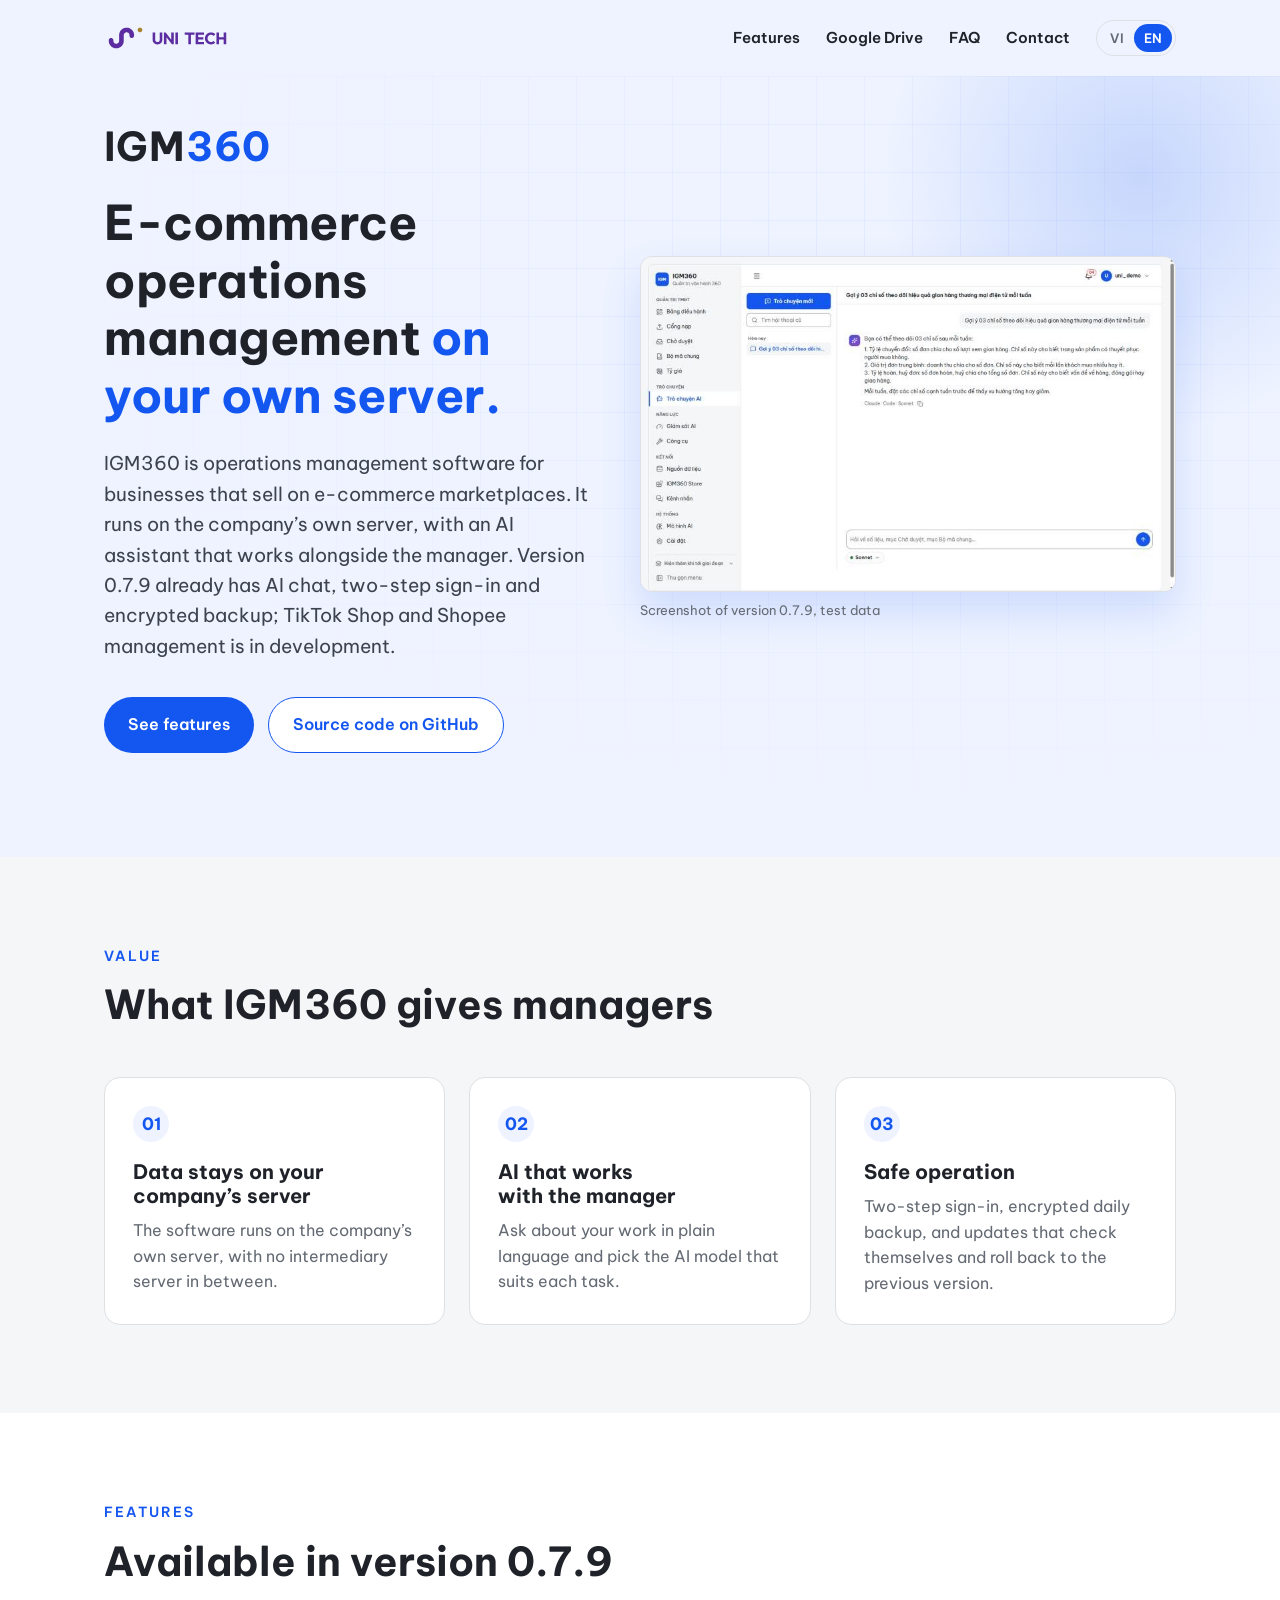
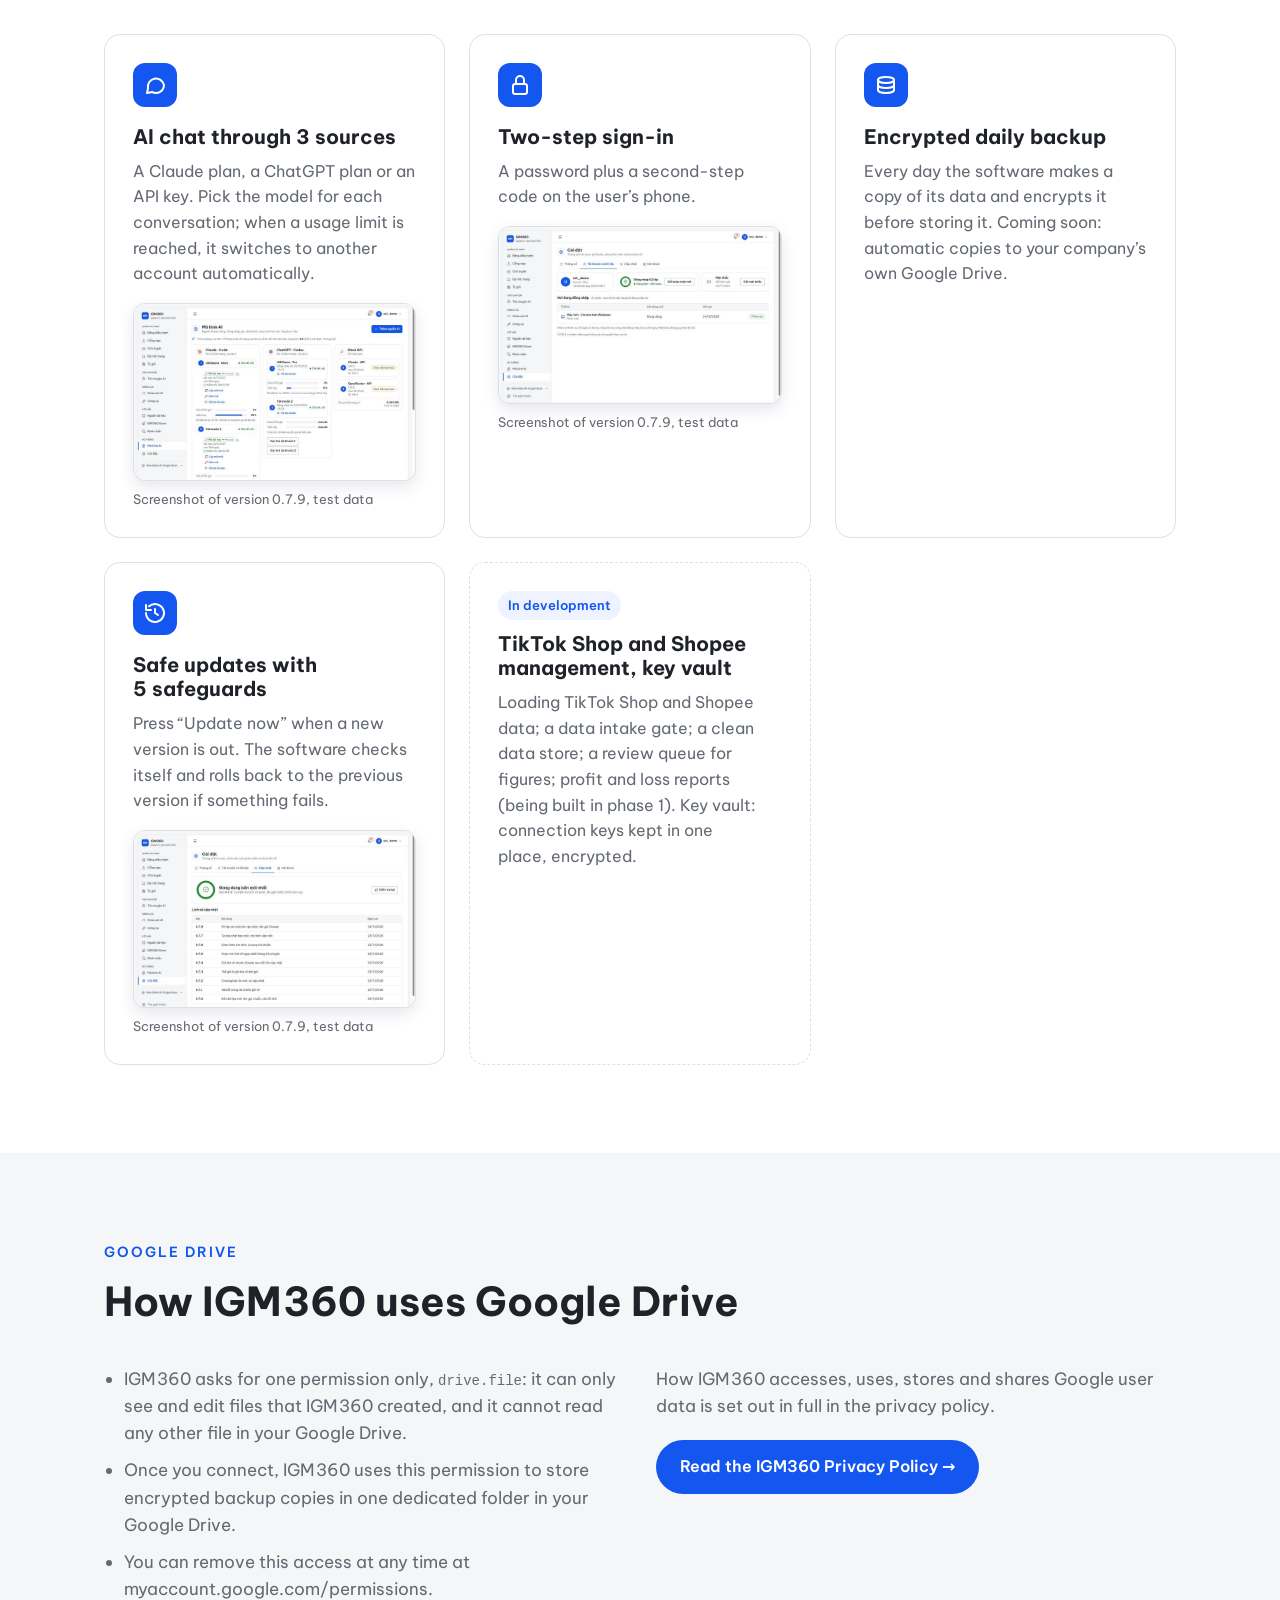
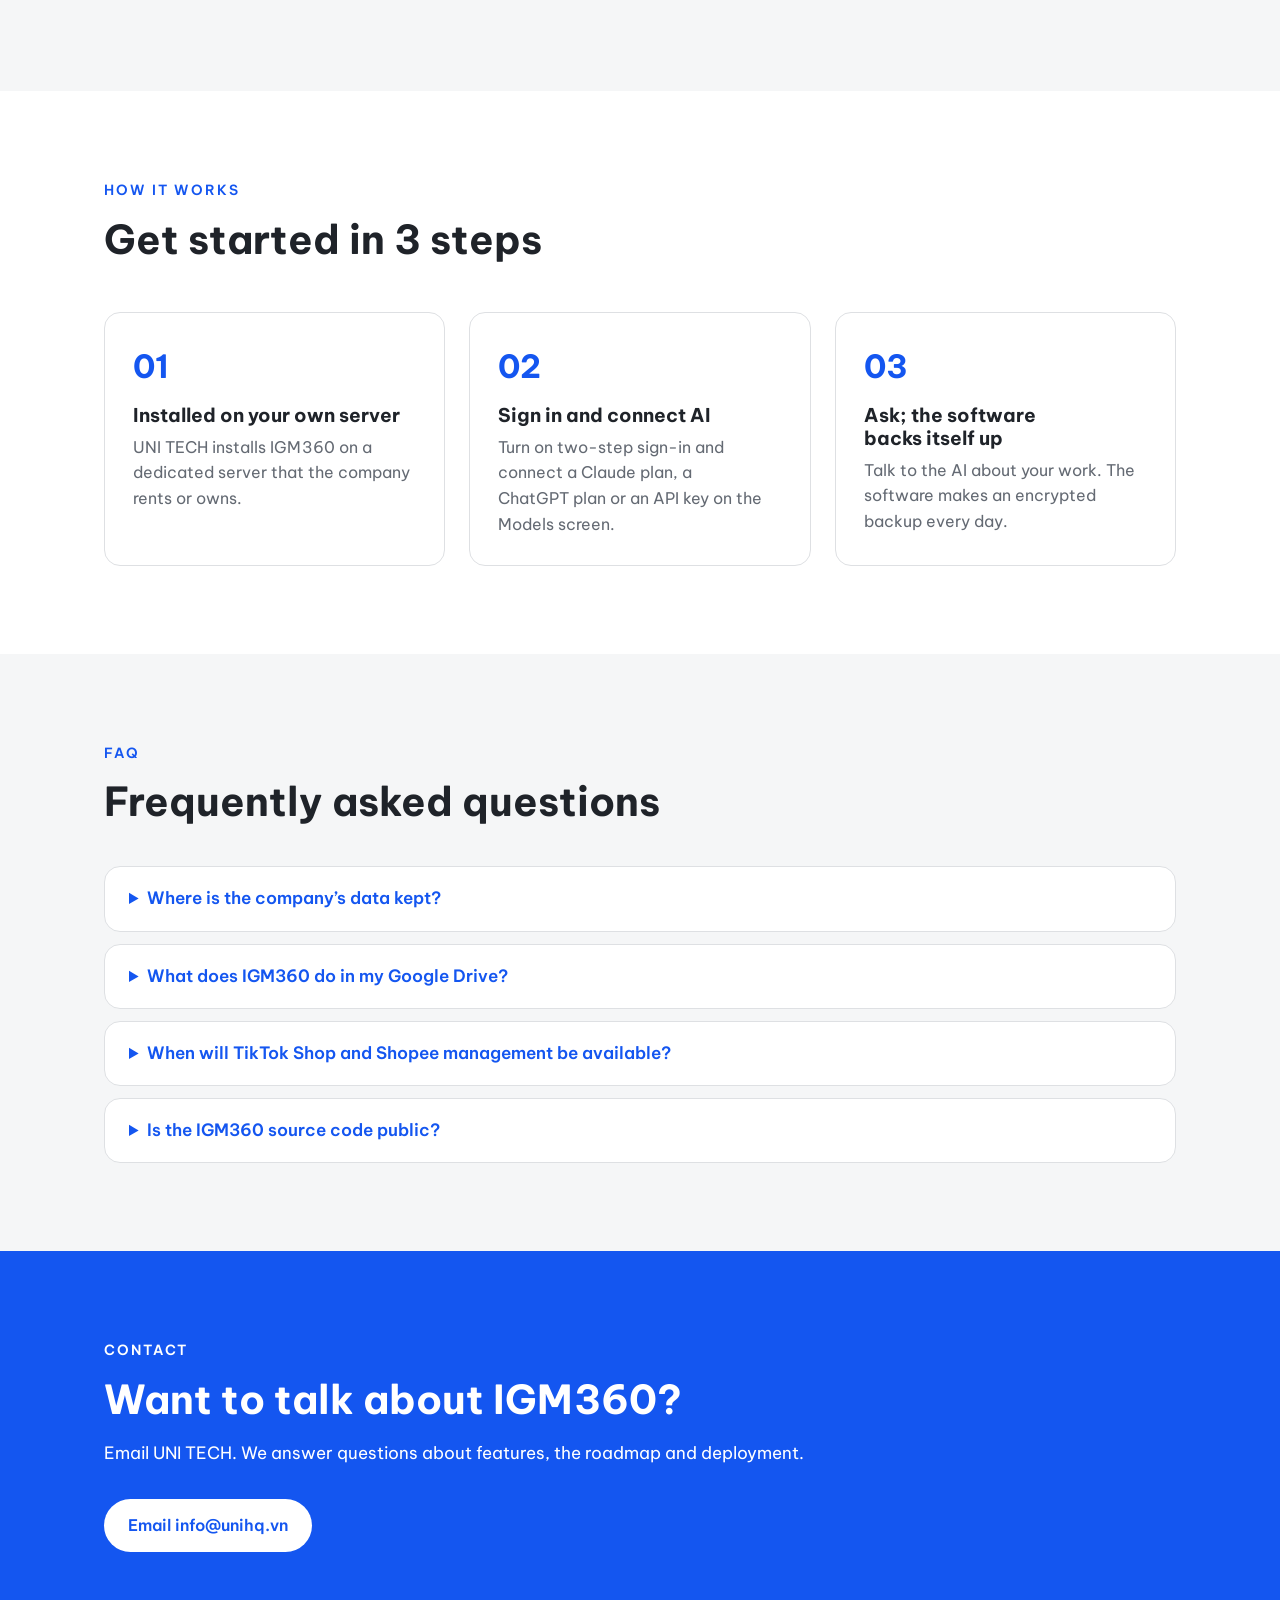
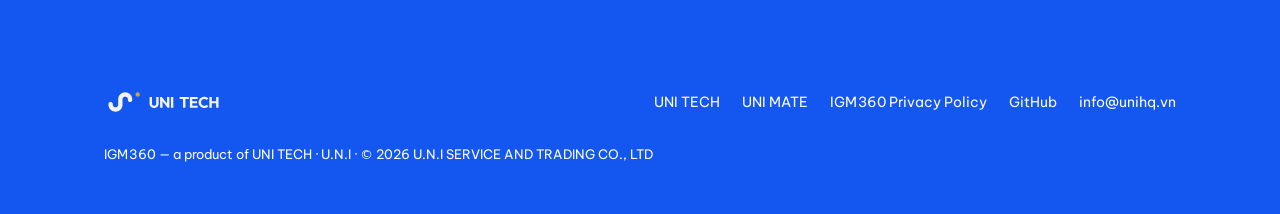
==== igm360/index.html @ b71edf63 "Trang công nghệ UNI TECH: trang chủ, trang IGM360, chính sách riêng tư IGM360 - Trang chủ UNI TECH g" ====
<!doctype html>
<html lang="vi" data-lang="vi">
<head>
<meta charset="utf-8">
<meta name="viewport" content="width=device-width, initial-scale=1">
<title>IGM360 — Phần mềm quản trị vận hành thương mại điện tử</title>
<meta name="description" content="IGM360 là phần mềm quản trị vận hành cho doanh nghiệp bán hàng trên sàn thương mại điện tử, chạy trên máy chủ riêng của doanh nghiệp, có trợ lý AI. · IGM360 is operations management software for businesses selling on e-commerce marketplaces, running on the company's own server, with an AI assistant. A product of UNI TECH · U.N.I.">
<link rel="icon" href="../assets/img/mascot.svg" type="image/svg+xml">
<link rel="preload" href="../assets/fonts/UNISans-Bold.woff2" as="font" type="font/woff2" crossorigin>
<link rel="stylesheet" href="../assets/css/site.css">
<link rel="canonical" href="https://tech.unihq.vn/igm360/">
</head>
<body class="lift theme-igm">

<div class="dark">
  <header class="site-header">
    <div class="wrap">
      <a class="brand" href="/" aria-label="UNI TECH"><img src="../assets/img/uni-tech.svg" alt="UNI TECH"></a>
      <nav class="nav">
        <a href="#tinh-nang"><span lang="vi">Tính&nbsp;năng</span><span lang="en">Features</span></a>
        <a href="#google-drive">Google&nbsp;Drive</a>
        <a href="#hoi-dap"><span lang="vi">Hỏi&nbsp;đáp</span><span lang="en">FAQ</span></a>
        <a href="#lien-he"><span lang="vi">Liên&nbsp;hệ</span><span lang="en">Contact</span></a>
        <span class="lang" role="group" aria-label="Ngôn ngữ / Language">
          <button type="button" data-set-lang="vi" aria-pressed="true">VI</button>
          <button type="button" data-set-lang="en" aria-pressed="false">EN</button>
        </span>
      </nav>
    </div>
  </header>

  <!-- ① MỞ ĐẦU -->
  <section class="hero hero-fx hero-igm">
    <div class="wrap">
      <div>
        <div class="wordmark big" role="img" aria-label="IGM360">IGM<span>360</span></div>
        <h1 lang="vi">Quản&nbsp;trị vận&nbsp;hành thương&nbsp;mại điện&nbsp;tử <span class="accent">trên máy&nbsp;chủ của bạn.</span></h1>
        <h1 lang="en">E-commerce operations management <span class="accent">on your own server.</span></h1>
        <p class="lead" lang="vi">IGM360 là phần&nbsp;mềm quản&nbsp;trị vận&nbsp;hành cho doanh&nbsp;nghiệp bán hàng trên sàn thương&nbsp;mại điện&nbsp;tử. Phần&nbsp;mềm chạy trên máy&nbsp;chủ riêng của doanh&nbsp;nghiệp, có trợ&nbsp;lý AI làm&nbsp;việc cùng người quản&nbsp;trị. Bản 0.7.9 đã có trò&nbsp;chuyện AI, đăng&nbsp;nhập 02 lớp, sao&nbsp;lưu mã&nbsp;hoá; phần quản&nbsp;trị TikTok&nbsp;Shop, Shopee đang phát&nbsp;triển.</p>
        <p class="lead" lang="en">IGM360 is operations management software for businesses that sell on e-commerce marketplaces. It runs on the company’s own server, with an AI assistant that works alongside the manager. Version 0.7.9 already has AI chat, two-step sign-in and encrypted backup; TikTok&nbsp;Shop and Shopee management is in development.</p>
        <div class="actions">
          <a class="btn btn-gold" href="#tinh-nang"><span lang="vi">Xem tính&nbsp;năng</span><span lang="en">See features</span></a>
          <a class="btn btn-line" href="https://github.com/unihq/IGM360"><span lang="vi">Mã&nbsp;nguồn trên GitHub</span><span lang="en">Source code on GitHub</span></a>
        </div>
      </div>
      <figure class="screen"><a href="../assets/img/igm360/tro-chuyen-ai.jpg" title="Mở ảnh gốc / Open full-size image"><img src="../assets/img/igm360/tro-chuyen-ai.jpg" width="800" height="500" alt="Màn Trò chuyện AI của IGM360 / IGM360 AI chat screen"></a><figcaption><span lang="vi">Ảnh chụp bản 0.7.9, dữ&nbsp;liệu thử</span><span lang="en">Screenshot of version 0.7.9, test data</span></figcaption></figure>
    </div>
  </section>
</div>

<main>
  <!-- ② GIÁ TRỊ -->
  <section class="problems">
    <div class="wrap">
      <p class="eyebrow"><span lang="vi">Giá&nbsp;trị</span><span lang="en">Value</span></p>
      <h2 class="section-title" lang="vi">IGM360 mang lại gì cho người quản&nbsp;trị</h2>
      <h2 class="section-title" lang="en">What IGM360 gives managers</h2>
      <div class="grid-3">
        <article class="card">
          <span class="num">01</span>
          <h3 lang="vi">Dữ&nbsp;liệu ở máy&nbsp;chủ của doanh&nbsp;nghiệp</h3>
          <h3 lang="en">Data stays on your company’s server</h3>
          <p lang="vi">Phần&nbsp;mềm chạy trên máy&nbsp;chủ riêng của doanh&nbsp;nghiệp, không qua máy&nbsp;chủ trung&nbsp;gian.</p>
          <p lang="en">The software runs on the company’s own server, with no intermediary server in between.</p>
        </article>
        <article class="card">
          <span class="num">02</span>
          <h3 lang="vi">AI làm&nbsp;việc cùng người quản&nbsp;trị</h3>
          <h3 lang="en">AI that works with the manager</h3>
          <p lang="vi">Hỏi việc bằng lời thường, chọn mô&nbsp;hình AI phù&nbsp;hợp với từng việc.</p>
          <p lang="en">Ask about your work in plain language and pick the AI model that suits each task.</p>
        </article>
        <article class="card">
          <span class="num">03</span>
          <h3 lang="vi">Vận&nbsp;hành an&nbsp;toàn</h3>
          <h3 lang="en">Safe operation</h3>
          <p lang="vi">Đăng&nbsp;nhập 02 lớp, sao&nbsp;lưu mã&nbsp;hoá hằng&nbsp;ngày, cập&nbsp;nhật có tự kiểm và quay về bản trước.</p>
          <p lang="en">Two-step sign-in, encrypted daily backup, and updates that check themselves and roll back to the previous version.</p>
        </article>
      </div>
    </div>
  </section>

  <!-- ③ TÍNH NĂNG -->
  <section id="tinh-nang">
    <div class="wrap">
      <p class="eyebrow"><span lang="vi">Tính&nbsp;năng</span><span lang="en">Features</span></p>
      <h2 class="section-title" lang="vi">Đang có ở bản 0.7.9</h2>
      <h2 class="section-title" lang="en">Available in version 0.7.9</h2>
      <div class="grid-3">
        <article class="card feature">
          <div class="icon"><svg viewBox="0 0 24 24" fill="none" stroke="currentColor" stroke-width="2" stroke-linecap="round" stroke-linejoin="round"><path d="M21 12a8 8 0 0 1-11.6 7.1L4 20l1-4.6A8 8 0 1 1 21 12z"/></svg></div>
          <h3 lang="vi">Trò&nbsp;chuyện AI qua 03 nguồn</h3>
          <h3 lang="en">AI chat through 3 sources</h3>
          <p lang="vi">Gói Claude, gói ChatGPT hoặc khoá&nbsp;API. Chọn mô&nbsp;hình cho từng cuộc trò&nbsp;chuyện; hết hạn&nbsp;mức thì tự chuyển sang tài&nbsp;khoản khác.</p>
          <p lang="en">A Claude plan, a ChatGPT plan or an API key. Pick the model for each conversation; when a usage limit is reached, it switches to another account automatically.</p>
          <figure class="screen"><a href="../assets/img/igm360/mo-hinh-ai.jpg" title="Mở ảnh gốc / Open full-size image"><img src="../assets/img/igm360/mo-hinh-ai.jpg" width="800" height="500" loading="lazy" alt="Màn Mô hình AI / AI models screen"></a><figcaption><span lang="vi">Ảnh chụp bản 0.7.9, dữ&nbsp;liệu thử</span><span lang="en">Screenshot of version 0.7.9, test data</span></figcaption></figure>
        </article>
        <article class="card feature">
          <div class="icon"><svg viewBox="0 0 24 24" fill="none" stroke="currentColor" stroke-width="2" stroke-linecap="round" stroke-linejoin="round"><rect x="5" y="11" width="14" height="10" rx="2"/><path d="M8 11V7a4 4 0 0 1 8 0v4"/></svg></div>
          <h3 lang="vi">Đăng&nbsp;nhập 02 lớp</h3>
          <h3 lang="en">Two-step sign-in</h3>
          <p lang="vi">Mật&nbsp;khẩu cộng mã 02 lớp trên điện&nbsp;thoại của người dùng.</p>
          <p lang="en">A password plus a second-step code on the user’s phone.</p>
          <figure class="screen"><a href="../assets/img/igm360/tai-khoan-02-lop.jpg" title="Mở ảnh gốc / Open full-size image"><img src="../assets/img/igm360/tai-khoan-02-lop.jpg" width="800" height="500" loading="lazy" alt="Màn Tài khoản và 02 lớp / Account and two-step sign-in screen"></a><figcaption><span lang="vi">Ảnh chụp bản 0.7.9, dữ&nbsp;liệu thử</span><span lang="en">Screenshot of version 0.7.9, test data</span></figcaption></figure>
        </article>
        <article class="card feature">
          <div class="icon"><svg viewBox="0 0 24 24" fill="none" stroke="currentColor" stroke-width="2" stroke-linecap="round" stroke-linejoin="round"><path d="M4 7c0-1.7 3.6-3 8-3s8 1.3 8 3-3.6 3-8 3-8-1.3-8-3z"/><path d="M4 7v10c0 1.7 3.6 3 8 3s8-1.3 8-3V7"/><path d="M4 12c0 1.7 3.6 3 8 3s8-1.3 8-3"/></svg></div>
          <h3 lang="vi">Sao&nbsp;lưu mã&nbsp;hoá hằng&nbsp;ngày</h3>
          <h3 lang="en">Encrypted daily backup</h3>
          <p lang="vi">Mỗi ngày phần&nbsp;mềm tạo bản sao dữ&nbsp;liệu và mã&nbsp;hoá trước khi cất. Sắp có: tự cất bản sao lên Google&nbsp;Drive của chính doanh&nbsp;nghiệp.</p>
          <p lang="en">Every day the software makes a copy of its data and encrypts it before storing it. Coming soon: automatic copies to your company’s own Google&nbsp;Drive.</p>
        </article>
        <article class="card feature">
          <div class="icon"><svg viewBox="0 0 24 24" fill="none" stroke="currentColor" stroke-width="2" stroke-linecap="round" stroke-linejoin="round"><path d="M3 12a9 9 0 1 0 3-6.7"/><path d="M3 4v5h5"/><path d="M12 8v4l3 2"/></svg></div>
          <h3 lang="vi">Cập&nbsp;nhật an&nbsp;toàn 05 lớp</h3>
          <h3 lang="en">Safe updates with 5 safeguards</h3>
          <p lang="vi">Bấm "Cập nhật ngay" khi có bản mới. Phần&nbsp;mềm tự kiểm; có lỗi thì quay về bản trước.</p>
          <p lang="en">Press “Update now” when a new version is out. The software checks itself and rolls back to the previous version if something fails.</p>
          <figure class="screen"><a href="../assets/img/igm360/cap-nhat.jpg" title="Mở ảnh gốc / Open full-size image"><img src="../assets/img/igm360/cap-nhat.jpg" width="800" height="500" loading="lazy" alt="Màn Cập nhật / Update screen"></a><figcaption><span lang="vi">Ảnh chụp bản 0.7.9, dữ&nbsp;liệu thử</span><span lang="en">Screenshot of version 0.7.9, test data</span></figcaption></figure>
        </article>
        <article class="card feature soon">
          <span class="tag"><span lang="vi">Đang phát&nbsp;triển</span><span lang="en">In development</span></span>
          <h3 lang="vi">Quản&nbsp;trị TikTok&nbsp;Shop, Shopee và két khoá</h3>
          <h3 lang="en">TikTok&nbsp;Shop and Shopee management, key vault</h3>
          <p lang="vi">Nạp dữ&nbsp;liệu TikTok&nbsp;Shop, Shopee; cổng nạp; kho dữ&nbsp;liệu sạch; cửa chờ duyệt số; báo&nbsp;cáo lãi lỗ (đang làm ở giai&nbsp;đoạn 1). Két khoá: cất các khoá kết&nbsp;nối ở một chỗ, đã mã&nbsp;hoá.</p>
          <p lang="en">Loading TikTok&nbsp;Shop and Shopee data; a data intake gate; a clean data store; a review queue for figures; profit and loss reports (being built in phase 1). Key vault: connection keys kept in one place, encrypted.</p>
        </article>
      </div>
    </div>
  </section>

  <!-- ④ GOOGLE DRIVE (yêu cầu của Google: nêu rõ cách dùng dữ liệu, có đường tới chính sách) -->
  <section class="install" id="google-drive">
    <div class="wrap">
      <p class="eyebrow">Google&nbsp;Drive</p>
      <h2 class="section-title" lang="vi">IGM360 dùng Google&nbsp;Drive thế nào</h2>
      <h2 class="section-title" lang="en">How IGM360 uses Google&nbsp;Drive</h2>
      <div class="drive">
        <ul>
          <li><span lang="vi">IGM360 chỉ xin 01 quyền <code>drive.file</code>: chỉ thấy và sửa tệp do IGM360 tạo ra, không đọc tệp khác trên Google&nbsp;Drive của bạn.</span><span lang="en">IGM360 asks for one permission only, <code>drive.file</code>: it can only see and edit files that IGM360 created, and it cannot read any other file in your Google&nbsp;Drive.</span></li>
          <li><span lang="vi">Khi bạn kết&nbsp;nối, IGM360 dùng quyền này để cất bản sao&nbsp;lưu đã mã&nbsp;hoá vào 01 thư&nbsp;mục riêng trên Google&nbsp;Drive của bạn.</span><span lang="en">Once you connect, IGM360 uses this permission to store encrypted backup copies in one dedicated folder in your Google&nbsp;Drive.</span></li>
          <li><span lang="vi">Bạn gỡ quyền bất cứ lúc nào tại <span class="nb">myaccount.google.com/permissions</span>.</span><span lang="en">You can remove this access at any time at <span class="nb">myaccount.google.com/permissions</span>.</span></li>
        </ul>
        <div>
          <p class="section-lead" lang="vi">Cách IGM360 truy&nbsp;cập, dùng, lưu và chia&nbsp;sẻ dữ&nbsp;liệu Google được nêu đầy&nbsp;đủ trong chính&nbsp;sách riêng&nbsp;tư.</p>
          <p class="section-lead" lang="en">How IGM360 accesses, uses, stores and shares Google user data is set out in full in the privacy policy.</p>
          <a class="btn btn-tech" style="margin-top:20px" href="/igm360/privacy/"><span lang="vi">Đọc Chính&nbsp;sách riêng&nbsp;tư IGM360 →</span><span lang="en">Read the IGM360 Privacy Policy →</span></a>
        </div>
      </div>
    </div>
  </section>

  <!-- ⑤ CÁCH DÙNG -->
  <section>
    <div class="wrap">
      <p class="eyebrow"><span lang="vi">Cách dùng</span><span lang="en">How it works</span></p>
      <h2 class="section-title" lang="vi">Bắt&nbsp;đầu với 03 bước</h2>
      <h2 class="section-title" lang="en">Get started in 3 steps</h2>
      <div class="steps">
        <article class="step">
          <h3 lang="vi">Cài trên máy&nbsp;chủ riêng</h3>
          <h3 lang="en">Installed on your own server</h3>
          <p lang="vi">UNI&nbsp;TECH cài IGM360 trên máy&nbsp;chủ riêng do doanh&nbsp;nghiệp thuê hoặc sở&nbsp;hữu.</p>
          <p lang="en">UNI&nbsp;TECH installs IGM360 on a dedicated server that the company rents or owns.</p>
        </article>
        <article class="step">
          <h3 lang="vi">Đăng&nbsp;nhập và kết&nbsp;nối AI</h3>
          <h3 lang="en">Sign in and connect AI</h3>
          <p lang="vi">Bật đăng&nbsp;nhập 02 lớp, kết&nbsp;nối gói Claude, gói ChatGPT hoặc khoá&nbsp;API ở màn Model.</p>
          <p lang="en">Turn on two-step sign-in and connect a Claude plan, a ChatGPT plan or an API key on the Models screen.</p>
        </article>
        <article class="step">
          <h3 lang="vi">Hỏi việc, phần&nbsp;mềm tự sao&nbsp;lưu</h3>
          <h3 lang="en">Ask; the software backs itself up</h3>
          <p lang="vi">Trò&nbsp;chuyện với AI về công&nbsp;việc. Phần&nbsp;mềm sao&nbsp;lưu mã&nbsp;hoá mỗi ngày.</p>
          <p lang="en">Talk to the AI about your work. The software makes an encrypted backup every day.</p>
        </article>
      </div>
    </div>
  </section>

  <!-- ⑥ HỎI ĐÁP -->
  <section class="problems" id="hoi-dap">
    <div class="wrap">
      <p class="eyebrow"><span lang="vi">Hỏi&nbsp;đáp</span><span lang="en">FAQ</span></p>
      <h2 class="section-title" lang="vi">Câu hỏi thường gặp</h2>
      <h2 class="section-title" lang="en">Frequently asked questions</h2>
      <div class="faq">
        <details>
          <summary><span lang="vi">Dữ&nbsp;liệu của doanh&nbsp;nghiệp nằm ở đâu?</span><span lang="en">Where is the company’s data kept?</span></summary>
          <p lang="vi">Trên máy&nbsp;chủ riêng của doanh&nbsp;nghiệp. Bản sao&nbsp;lưu được mã&nbsp;hoá ngay trên máy&nbsp;chủ. Khi tính&nbsp;năng cất lên Google&nbsp;Drive hoàn&nbsp;thiện, bản sao đã mã&nbsp;hoá sẽ được cất trên Google&nbsp;Drive của chính doanh&nbsp;nghiệp.</p>
          <p lang="en">On the company’s own server. Backups are encrypted on the server itself. When the Google&nbsp;Drive feature is complete, the encrypted copies will be stored in the company’s own Google&nbsp;Drive.</p>
        </details>
        <details>
          <summary><span lang="vi">IGM360 làm gì trên Google&nbsp;Drive của tôi?</span><span lang="en">What does IGM360 do in my Google&nbsp;Drive?</span></summary>
          <p lang="vi">Khi bạn kết&nbsp;nối, IGM360 chỉ tạo 01 thư&nbsp;mục và cất các tệp sao&nbsp;lưu đã mã&nbsp;hoá vào đó. IGM360 không thấy tệp nào khác của bạn. Xem <a href="/igm360/privacy/">Chính&nbsp;sách riêng&nbsp;tư IGM360</a>.</p>
          <p lang="en">Once you connect, IGM360 only creates one folder and stores encrypted backup files in it. IGM360 cannot see any of your other files. See the <a href="/igm360/privacy/">IGM360 Privacy Policy</a>.</p>
        </details>
        <details>
          <summary><span lang="vi">Khi nào có phần quản&nbsp;trị TikTok&nbsp;Shop và Shopee?</span><span lang="en">When will TikTok&nbsp;Shop and Shopee management be available?</span></summary>
          <p lang="vi">Phần này đang phát&nbsp;triển ở giai&nbsp;đoạn 1. Trang này sẽ cập&nbsp;nhật khi có bản mới.</p>
          <p lang="en">It is in development in phase 1. This page will be updated when a new version is released.</p>
        </details>
        <details>
          <summary><span lang="vi">Mã&nbsp;nguồn IGM360 có công&nbsp;khai không?</span><span lang="en">Is the IGM360 source code public?</span></summary>
          <p lang="vi">Có. Mã&nbsp;nguồn ở <a href="https://github.com/unihq/IGM360">github.com/unihq/IGM360</a>, theo giấy&nbsp;phép <span class="nb">AGPL-3.0-only</span>.</p>
          <p lang="en">Yes. The source code is at <a href="https://github.com/unihq/IGM360">github.com/unihq/IGM360</a>, under the <span class="nb">AGPL-3.0-only</span> license.</p>
        </details>
      </div>
    </div>
  </section>

  <!-- ⑦ LIÊN HỆ -->
  <section class="dark cta" id="lien-he">
    <div class="wrap">
      <p class="eyebrow" style="color:var(--gold-light)"><span lang="vi">Liên&nbsp;hệ</span><span lang="en">Contact</span></p>
      <h2 class="section-title" lang="vi">Cần trao&nbsp;đổi về IGM360?</h2>
      <h2 class="section-title" lang="en">Want to talk about IGM360?</h2>
      <p class="section-lead" lang="vi">Gửi email cho UNI&nbsp;TECH. Chúng tôi trả lời về tính&nbsp;năng, lộ&nbsp;trình và cách triển&nbsp;khai.</p>
      <p class="section-lead" lang="en">Email UNI&nbsp;TECH. We answer questions about features, the roadmap and deployment.</p>
      <a class="btn btn-gold" href="mailto:info@unihq.vn?subject=IGM360"><span lang="vi">Gửi email info@unihq.vn</span><span lang="en">Email info@unihq.vn</span></a>
    </div>
  </section>
</main>

<footer class="dark site-footer">
  <div class="wrap">
    <img src="../assets/img/uni-tech-dark.svg" alt="UNI TECH">
    <nav>
      <a href="/">UNI&nbsp;TECH</a>
      <a href="/unimate/">UNI&nbsp;MATE</a>
      <a href="/igm360/privacy/"><span lang="vi">Chính&nbsp;sách riêng&nbsp;tư IGM360</span><span lang="en">IGM360 Privacy Policy</span></a>
      <a href="https://github.com/unihq/IGM360">GitHub</a>
      <a href="mailto:info@unihq.vn">info@unihq.vn</a>
    </nav>
    <small lang="vi">IGM360 — sản&nbsp;phẩm của UNI&nbsp;TECH · U.N.I · <span class="sym">©</span> 2026 Công&nbsp;ty TNHH Thương&nbsp;mại và Dịch&nbsp;vụ U.N.I (U.N.I SERVICE AND TRADING CO., LTD)</small>
    <small lang="en">IGM360 — a product of UNI&nbsp;TECH · U.N.I · <span class="sym">©</span> 2026 U.N.I SERVICE AND TRADING CO., LTD</small>
  </div>
</footer>

<script src="../assets/js/lang.js"></script>
</body>
</html>
---- assets/css/site.css ----
@font-face { font-family: "UNI Sans"; src: url("../fonts/UNISans-Regular.woff2") format("woff2"); font-weight: 400; font-display: swap; }
@font-face { font-family: "UNI Sans"; src: url("../fonts/UNISans-SemiBold.woff2") format("woff2"); font-weight: 600; font-display: swap; }
@font-face { font-family: "UNI Sans"; src: url("../fonts/UNISans-Bold.woff2") format("woff2"); font-weight: 700; font-display: swap; }

:root {
  --tech: #5B2DA0;          /* Tím công nghệ */
  --tech-deep: #23004E;     /* nền tối */
  --tech-soft: #F9F1FF;     /* nền sáng */
  --tech-light: #D8CBFF;    /* chữ tím trên nền tối */
  --gold: #806220;          /* vàng kim đậm trên nền sáng (đổi từ #A8832F cho đủ tương phản 4.5:1) */
  --gold-light: #C9A24B;    /* vàng kim trên nền tối */
  --paper: #FFFFFF;
  --ink: #1F2328;
  --muted: #4E4A5E;
  --line: #E6DCF5;
  --radius: 16px;
  --wrap: 1120px;
}

* { box-sizing: border-box; }
html { scroll-behavior: smooth; }
body {
  margin: 0;
  font-family: "UNI Sans", "Be Vietnam Pro", system-ui, -apple-system, "Segoe UI", Roboto, sans-serif;
  color: var(--ink);
  background: var(--paper);
  line-height: 1.6;
  font-size: 17px;
  -webkit-font-smoothing: antialiased;
}
img { max-width: 100%; display: block; }
a { color: inherit; }
h1, h2, h3 { line-height: 1.2; margin: 0; text-wrap: balance; }
p { margin: 0; text-wrap: pretty; }
.nb { white-space: nowrap; }
code { font-family: ui-monospace, "Cascadia Code", Consolas, monospace; font-size: 14px; }

html[data-lang="vi"] [lang="en"]:not(html) { display: none !important; }
html[data-lang="en"] [lang="vi"]:not(html) { display: none !important; }

.wrap { max-width: var(--wrap); margin: 0 auto; padding: 0 24px; }
section { padding: 88px 0; }
.eyebrow { font-size: 14px; font-weight: 600; letter-spacing: .14em; text-transform: uppercase; color: var(--gold); margin-bottom: 14px; }
.section-title { font-size: clamp(28px, 3.4vw, 40px); font-weight: 700; color: var(--tech-deep); margin-bottom: 16px; }
.section-lead { color: var(--muted); max-width: 700px; }

/* Phần tối: đầu trang + mở đầu */
.dark { background: var(--tech-deep); color: #EDE6FA; }
.site-header .wrap { display: flex; align-items: center; justify-content: space-between; height: 76px; gap: 16px; }
.brand img { height: 30px; width: auto; }
.nav { display: flex; align-items: center; gap: 26px; font-weight: 600; font-size: 15px; }
.nav a { text-decoration: none; color: #EDE6FA; }
.nav a:hover { color: var(--gold-light); }
.lang { display: inline-flex; border: 1px solid rgba(216, 203, 255, .35); border-radius: 999px; padding: 3px; }
.lang button { border: 0; background: none; font: inherit; font-size: 13px; font-weight: 600; padding: 4px 10px; border-radius: 999px; color: var(--tech-light); cursor: pointer; }
.lang button[aria-pressed="true"] { background: var(--gold-light); color: var(--tech-deep); }

.hero { padding: 48px 0 104px; }
.hero .wrap { display: grid; grid-template-columns: 1.3fr .7fr; gap: 48px; align-items: center; }
.hero .product { height: 46px; width: auto; margin-bottom: 28px; }
.hero h1 { font-size: clamp(38px, 5.6vw, 64px); font-weight: 700; color: #FFFFFF; letter-spacing: -.01em; }
.hero h1 .accent { color: var(--gold-light); }
.hero .lead { font-size: 19px; color: #D9D0EE; margin: 24px 0 36px; max-width: 620px; }
.hero .actions { display: flex; gap: 14px; flex-wrap: wrap; }
.mascot { width: min(320px, 100%); justify-self: center; filter: drop-shadow(0 24px 48px rgba(0, 0, 0, .35)); }

.btn { display: inline-flex; align-items: center; gap: 8px; padding: 14px 24px; border-radius: 999px; font-weight: 600; font-size: 16px; text-decoration: none; transition: transform .15s ease; }
.btn:hover { transform: translateY(-1px); }
.btn-gold { background: var(--gold-light); color: var(--tech-deep); }
.btn-line { border: 1.5px solid var(--tech-light); color: #FFFFFF; }
.btn-tech { background: var(--tech); color: #FFFFFF; }

/* Vấn đề */
.problems { background: var(--tech-soft); }
.grid-3 { display: grid; grid-template-columns: repeat(3, 1fr); gap: 24px; margin-top: 48px; }
.card { background: var(--paper); border: 1px solid var(--line); border-radius: var(--radius); padding: 28px; }
.card h3 { font-size: 20px; color: var(--tech-deep); margin-bottom: 10px; }
.card p { color: var(--muted); font-size: 16px; }
.num { display: inline-flex; width: 36px; height: 36px; border-radius: 50%; align-items: center; justify-content: center; background: var(--tech-soft); color: var(--tech); font-weight: 700; margin-bottom: 18px; }

/* Tính năng */
.feature .icon { width: 44px; height: 44px; border-radius: 12px; background: var(--tech); color: #FFFFFF; display: flex; align-items: center; justify-content: center; margin-bottom: 18px; }
.feature .icon svg { width: 24px; height: 24px; }

/* Cài đặt */
.install { background: var(--tech-soft); }
.steps { counter-reset: s; display: grid; grid-template-columns: repeat(3, 1fr); gap: 24px; margin-top: 48px; }
.step { position: relative; background: var(--paper); border: 1px solid var(--line); border-radius: var(--radius); padding: 28px; }
.step::before { counter-increment: s; content: "0" counter(s); display: block; font-size: 32px; font-weight: 700; color: var(--gold); margin-bottom: 12px; }
.step h3 { font-size: 19px; color: var(--tech-deep); margin-bottom: 8px; }
.step p { color: var(--muted); font-size: 16px; }
details { margin-top: 28px; background: var(--paper); border: 1px solid var(--line); border-radius: var(--radius); padding: 18px 24px; }
summary { cursor: pointer; font-weight: 600; color: var(--tech); }
.cmd { display: grid; gap: 14px; margin-top: 16px; }
.cmd div { display: grid; gap: 6px; }
.cmd strong { font-size: 14px; color: var(--tech-deep); }
.cmd code { display: block; background: var(--tech-deep); color: #EDE6FA; padding: 12px 14px; border-radius: 10px; overflow-x: auto; white-space: pre; }
.link { display: inline-block; margin-top: 24px; font-weight: 600; color: var(--tech); text-decoration: none; }
.link:hover { text-decoration: underline; }

/* Giấy phép */
.licenses { display: grid; grid-template-columns: 1fr 1fr; gap: 24px; margin-top: 48px; }
.license { border: 1px solid var(--line); border-radius: var(--radius); padding: 32px; display: flex; flex-direction: column; gap: 14px; }
.license.highlight { border: 2px solid var(--tech); }
.license h3 { font-size: 22px; color: var(--tech-deep); }
.license .tag { align-self: flex-start; font-size: 13px; font-weight: 600; padding: 5px 12px; border-radius: 999px; background: var(--tech-soft); color: var(--tech); }
.license p { color: var(--muted); font-size: 16px; flex: 1; }
.license .btn { align-self: flex-start; }

/* Chân trang */
.site-footer { padding: 48px 0; }
.site-footer .wrap { display: flex; justify-content: space-between; align-items: center; gap: 20px; flex-wrap: wrap; }
.site-footer img { height: 28px; width: auto; }
.site-footer nav { display: flex; gap: 22px; flex-wrap: wrap; font-size: 14px; }
.site-footer nav a { color: var(--tech-light); text-decoration: none; }
.site-footer nav a:hover { color: var(--gold-light); }
.site-footer small { display: block; width: 100%; font-size: 13px; color: #A99CC8; margin-top: 8px; }

@media (max-width: 900px) {
  section { padding: 64px 0; }
  .nav a { display: none; }
  .hero { padding: 24px 0 72px; }
  .hero .wrap { grid-template-columns: 1fr; }
  .mascot { width: 160px; justify-self: start; order: -1; }
  .grid-3, .steps, .licenses { grid-template-columns: 1fr; }
}
@media (max-width: 480px) {
  .wrap { padding: 0 16px; }
  body { font-size: 16px; }
  .hero .product { height: 34px; }
}

.sym { font-family: system-ui, -apple-system, "Segoe UI", Arial, sans-serif; }

/* Trang chủ UNI TECH */
.hero-home { padding: 56px 0 104px; }
.hero-home .wrap { display: block; }
.hero-home .eyebrow { color: var(--gold-light); }
.hero-home .lead { max-width: 720px; }
.products { background: var(--tech-soft); }
.grid-2 { display: grid; grid-template-columns: repeat(2, 1fr); gap: 24px; margin-top: 48px; }
.product-card { background: var(--paper); border: 1px solid var(--line); border-radius: var(--radius); padding: 32px; display: flex; flex-direction: column; gap: 16px; }
.product-card .logo { height: 36px; width: auto; align-self: flex-start; }
.wordmark { font-size: 30px; font-weight: 700; color: var(--tech-deep); letter-spacing: .01em; line-height: 36px; }
.wordmark span { color: var(--gold); }
.product-card h3 { font-size: 21px; color: var(--tech-deep); }
.points { list-style: none; padding: 0; margin: 0; display: grid; gap: 10px; color: var(--muted); font-size: 16px; }
.points li { position: relative; padding-left: 26px; }
.points li::before { content: ""; position: absolute; left: 0; top: 9px; width: 10px; height: 10px; border-radius: 50%; background: var(--tech); }
.product-card .tag { align-self: flex-start; font-size: 13px; font-weight: 600; padding: 5px 12px; border-radius: 999px; background: var(--tech-soft); color: var(--tech); }
.product-card .btn { align-self: flex-start; margin-top: auto; }
.cta { text-align: left; }
.cta .section-title { color: #FFFFFF; }
.cta .section-lead { color: #D9D0EE; margin-bottom: 32px; }
.draft-note { background: #FFF7D6; color: #3D3200; font-size: 14px; padding: 2px 6px; border-radius: 4px; }
@media (max-width: 900px) { .grid-2 { grid-template-columns: 1fr; } .hero-home { padding: 24px 0 72px; } }

/* Hiệu ứng nhẹ bằng CSS: lưới mờ + vầng sáng ở phần mở đầu */
.hero-fx { position: relative; overflow: hidden; }
.hero-fx::before { content: ""; position: absolute; inset: 0; pointer-events: none;
  background-image: linear-gradient(rgba(216,203,255,.07) 1px, transparent 1px), linear-gradient(90deg, rgba(216,203,255,.07) 1px, transparent 1px);
  background-size: 48px 48px; -webkit-mask-image: radial-gradient(ellipse at 70% 30%, #000 0%, transparent 70%); mask-image: radial-gradient(ellipse at 70% 30%, #000 0%, transparent 70%); }
.hero-fx::after { content: ""; position: absolute; width: 520px; height: 520px; right: -120px; top: -160px; border-radius: 50%; pointer-events: none;
  background: radial-gradient(circle, rgba(91,45,160,.55) 0%, transparent 70%); animation: glow 9s ease-in-out infinite alternate; }
.hero-fx .wrap { position: relative; z-index: 1; }
@keyframes glow { from { transform: translate(0, 0); opacity: .8; } to { transform: translate(-60px, 40px); opacity: 1; } }
.lift .card, .lift .product-card { transition: transform .2s ease, box-shadow .2s ease; }
.lift .card:hover, .lift .product-card:hover { transform: translateY(-3px); box-shadow: 0 12px 28px rgba(35,0,78,.10); }
@media (prefers-reduced-motion: reduce) { .hero-fx::after { animation: none; } .lift .card, .lift .product-card { transition: none; } }

/* Trang IGM360 */
.dark .wordmark { color: #FFFFFF; }
.dark .wordmark span { color: var(--gold-light); }
.wordmark.big { font-size: 40px; line-height: 46px; margin-bottom: 24px; }
.shot { border: 2px dashed var(--tech-light); border-radius: var(--radius); background: rgba(216,203,255,.08); min-height: 260px; display: flex; align-items: center; justify-content: center; text-align: center; padding: 24px; color: #D9D0EE; font-size: 15px; }
.shot.light { border-color: #B9A6E6; background: var(--paper); color: var(--muted); min-height: 160px; margin-top: 16px; }
.soon { border-style: dashed; }
.soon .tag { align-self: flex-start; }
.card .tag { display: inline-block; font-size: 13px; font-weight: 600; padding: 4px 10px; border-radius: 999px; background: var(--tech-soft); color: var(--tech); margin-bottom: 12px; }
.drive { display: grid; grid-template-columns: 1fr 1fr; gap: 32px; align-items: start; margin-top: 40px; }
.drive ul { margin: 0; padding-left: 20px; color: var(--muted); display: grid; gap: 10px; }
.faq { margin-top: 40px; display: grid; gap: 12px; }
.faq details { margin-top: 0; }
.faq details p { margin-top: 10px; color: var(--muted); font-size: 16px; }
.compare { width: 100%; border-collapse: collapse; margin-top: 32px; font-size: 16px; }
.compare th, .compare td { text-align: left; padding: 12px 14px; border-bottom: 1px solid var(--line); vertical-align: top; }
.compare th { color: var(--tech-deep); }
@media (max-width: 900px) { .drive { grid-template-columns: 1fr; } }

/* Ảnh chụp giao diện IGM360 (ảnh thật bản 0.7.9, dữ liệu thử) */
.screen { margin: 0; }
.screen img { width: 100%; height: auto; border-radius: 12px; border: 1px solid var(--line); box-shadow: 0 16px 36px rgba(35,0,78,.18); background: var(--paper); }
.screen figcaption { font-size: 13px; color: var(--muted); margin-top: 8px; }
.dark .screen img { border-color: rgba(216,203,255,.35); box-shadow: 0 24px 48px rgba(0,0,0,.35); }
.dark .screen figcaption { color: #D9D0EE; }
.card .screen { margin-top: 16px; }
.card .screen img { box-shadow: 0 6px 16px rgba(35,0,78,.10); }

.hero-igm .wrap { grid-template-columns: 1fr 1.1fr; }
@media (max-width: 900px) { .hero-igm .wrap { grid-template-columns: 1fr; } }
.hero-igm h1 { font-size: clamp(32px, 4vw, 48px); }

/* Trang chính sách riêng tư */
.policy-head { padding: 40px 0 64px; }
.policy-head h1 { font-size: clamp(30px, 4vw, 44px); color: #FFFFFF; margin-top: 16px; }
.policy-head .lead { color: #D9D0EE; margin-top: 12px; }
.policy { padding: 56px 0 80px; }
.policy .wrap { max-width: 820px; }
.policy h2 { font-size: 22px; color: var(--tech-deep); margin: 36px 0 12px; }
.policy p, .policy li { color: var(--ink); font-size: 17px; }
.policy p + p { margin-top: 10px; }
.policy ul, .policy ol { padding-left: 22px; display: grid; gap: 8px; margin: 10px 0 0; }
.policy a { color: var(--tech); }
.policy code { background: var(--tech-soft); padding: 1px 6px; border-radius: 6px; word-break: break-all; }
.policy .note { margin-top: 40px; padding-top: 16px; border-top: 1px solid var(--line); color: var(--muted); font-size: 15px; }
.screen a { display: block; cursor: zoom-in; }

/* ===== Bảng màu riêng từng trang sản phẩm (trang chủ giữ nhận diện UNI TECH) ===== */

/* IGM360 – theo bảng màu giao diện phần mềm IGM360. 04 màu nền: #FFFFFF · #F5F6F7 · #EEF3FF · #1456F0 */
.theme-igm {
  --tech: #1456F0;        /* xanh chính */
  --tech-deep: #1456F0;   /* nền khối liên hệ, chân trang */
  --tech-soft: #F5F6F7;   /* nền xám */
  --tech-light: #FFFFFF;
  --gold: #1456F0;        /* chữ nhỏ đầu khối */
  --gold-light: #FFFFFF;
  --ink: #1F2329;         /* chữ */
  --muted: #646A73;       /* chữ phụ */
  --line: #DEE0E3;        /* đường kẻ */
}
.theme-igm > .dark:first-child { background: #EEF3FF; color: var(--ink); }
.theme-igm > .dark:first-child .nav a { color: var(--ink); }
.theme-igm > .dark:first-child .nav a:hover { color: var(--tech); }
.theme-igm > .dark:first-child .lang { border-color: var(--line); }
.theme-igm > .dark:first-child .lang button { color: var(--muted); }
.theme-igm > .dark:first-child .lang button[aria-pressed="true"] { background: var(--tech); color: #FFFFFF; }
.theme-igm .hero h1 { color: var(--ink); }
.theme-igm .hero h1 .accent { color: var(--tech); }
.theme-igm .hero .lead { color: #3D434C; }
.theme-igm .hero .btn-gold { background: var(--tech); color: #FFFFFF; }
.theme-igm .hero .btn-line { border-color: var(--tech); color: var(--tech); background: #FFFFFF; }
.theme-igm .hero-fx::before { background-image: linear-gradient(rgba(20,86,240,.06) 1px, transparent 1px), linear-gradient(90deg, rgba(20,86,240,.06) 1px, transparent 1px); }
.theme-igm .hero-fx::after { background: radial-gradient(circle, rgba(20,86,240,.18) 0%, transparent 70%); }
.theme-igm .dark .wordmark { color: var(--ink); }
.theme-igm .wordmark span, .theme-igm .dark .wordmark span { color: var(--tech); }
.theme-igm > .dark:first-child .screen img { border-color: var(--line); box-shadow: 0 20px 40px rgba(20,86,240,.15); }
.theme-igm > .dark:first-child .screen figcaption { color: var(--muted); }
.theme-igm .num { background: #EEF3FF; color: var(--tech); }
.theme-igm .card .tag { background: #EEF3FF; color: var(--tech); }
.theme-igm .cta .section-lead { color: #FFFFFF; }
.theme-igm .cta .btn-gold { background: #FFFFFF; color: var(--tech); }
.theme-igm .site-footer nav a { color: #FFFFFF; }
.theme-igm .site-footer small { color: #FFFFFF; }
.theme-igm .dark { color: #FFFFFF; }
.theme-igm .shot.light { border-color: #A9C1F7; }

/* UNI MATE – tím + cam vàng. 03 màu nền khối: #FFFFFF · #F6F1FB · #502D6F; nút cam vàng #FFB825 */
.theme-unimate {
  --tech: #642E8A;        /* tím chính */
  --tech-deep: #502D6F;   /* tím đậm */
  --tech-soft: #F6F1FB;   /* tím rất nhạt */
  --tech-light: #E6D6F5;  /* chữ tím nhạt trên nền tím đậm */
  --gold: #8A4B00;        /* chữ nhỏ đầu khối trên nền sáng (cam đậm, đủ tương phản) */
  --gold-light: #FFB825;  /* cam vàng */
  --line: #E6DCF0;
}
.theme-unimate .btn-gold { color: #3A1F52; }
.theme-unimate .lang button[aria-pressed="true"] { color: #3A1F52; }
.theme-unimate .site-footer small { color: #DCCDEB; }
.theme-igm .section-title, .theme-igm .card h3, .theme-igm .step h3 { color: var(--ink); }
.theme-igm .cta .section-title { color: #FFFFFF; }
.theme-igm .step::before { color: var(--tech); }
.theme-igm .policy-head h1 { color: var(--ink); }
.theme-igm .policy-head .lead { color: #3D434C; }
.theme-igm .policy h2 { color: var(--ink); }
.theme-igm .policy code { background: #EEF3FF; }
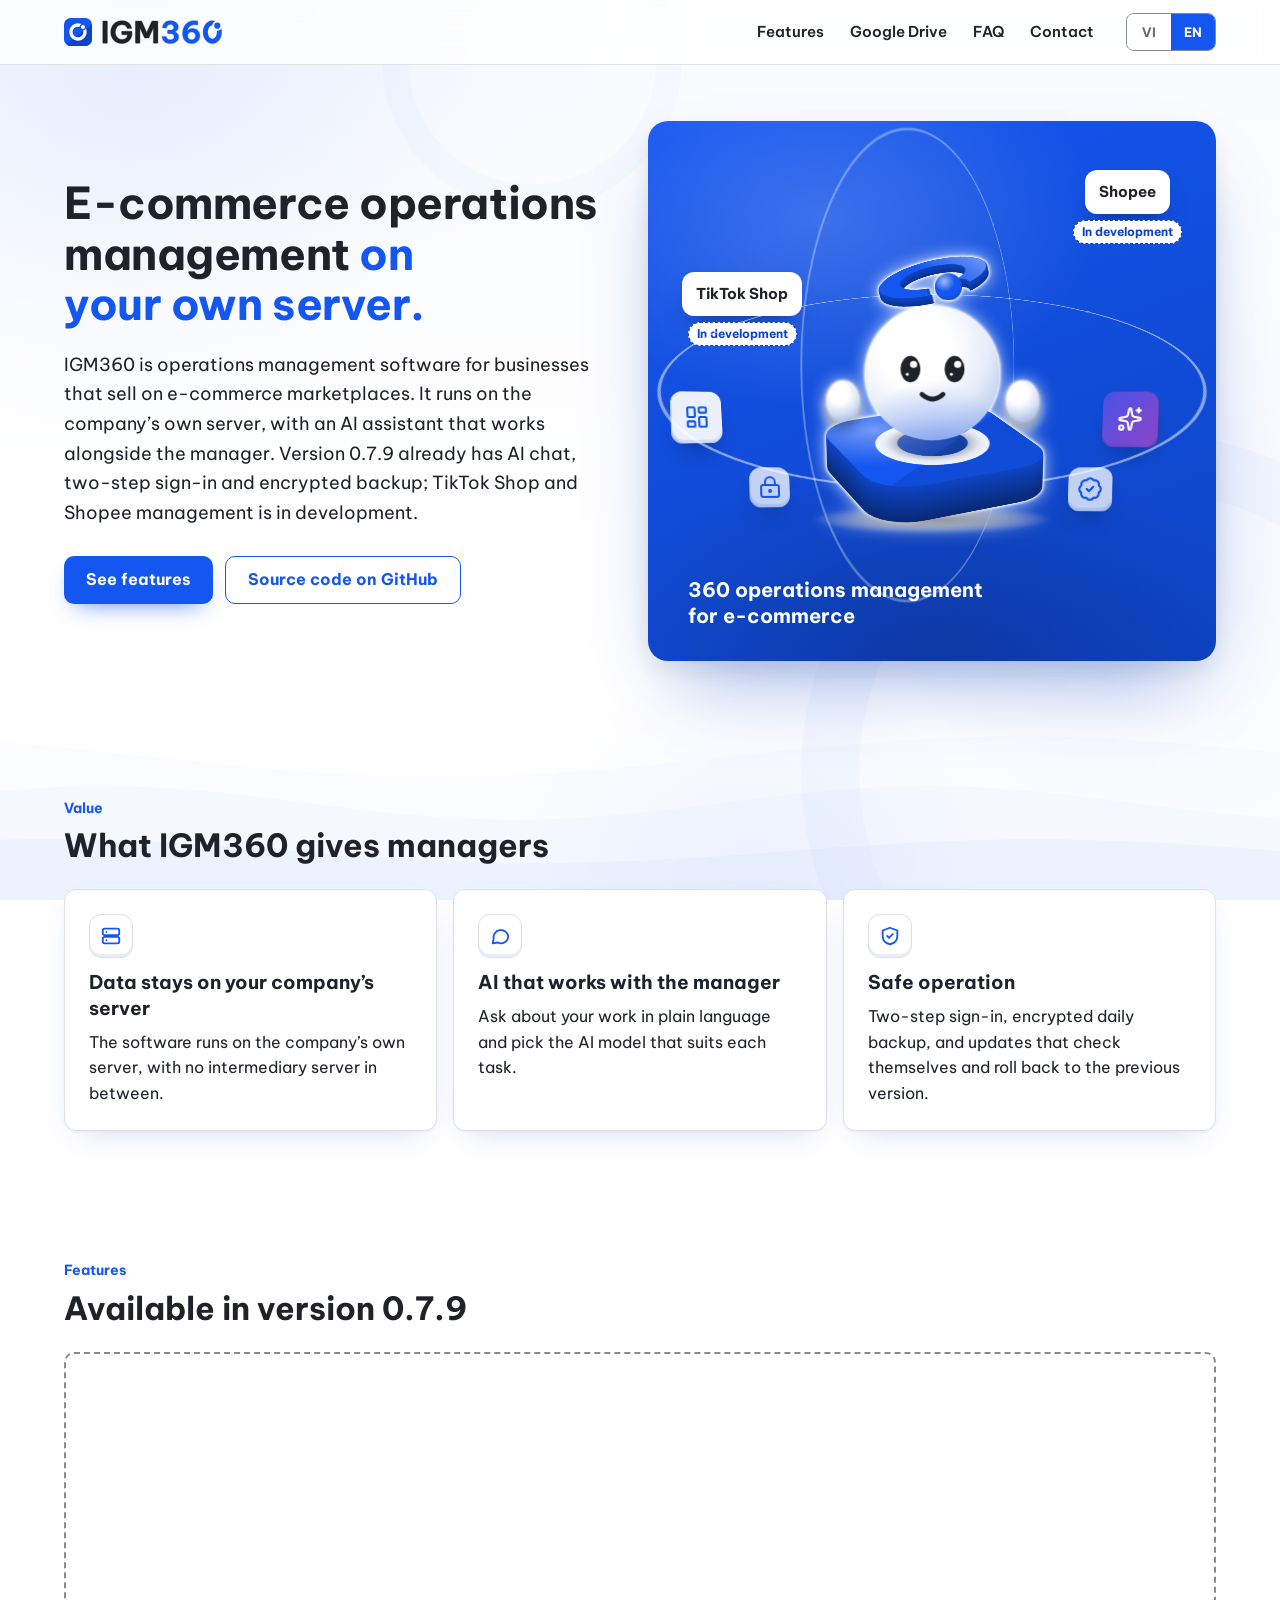
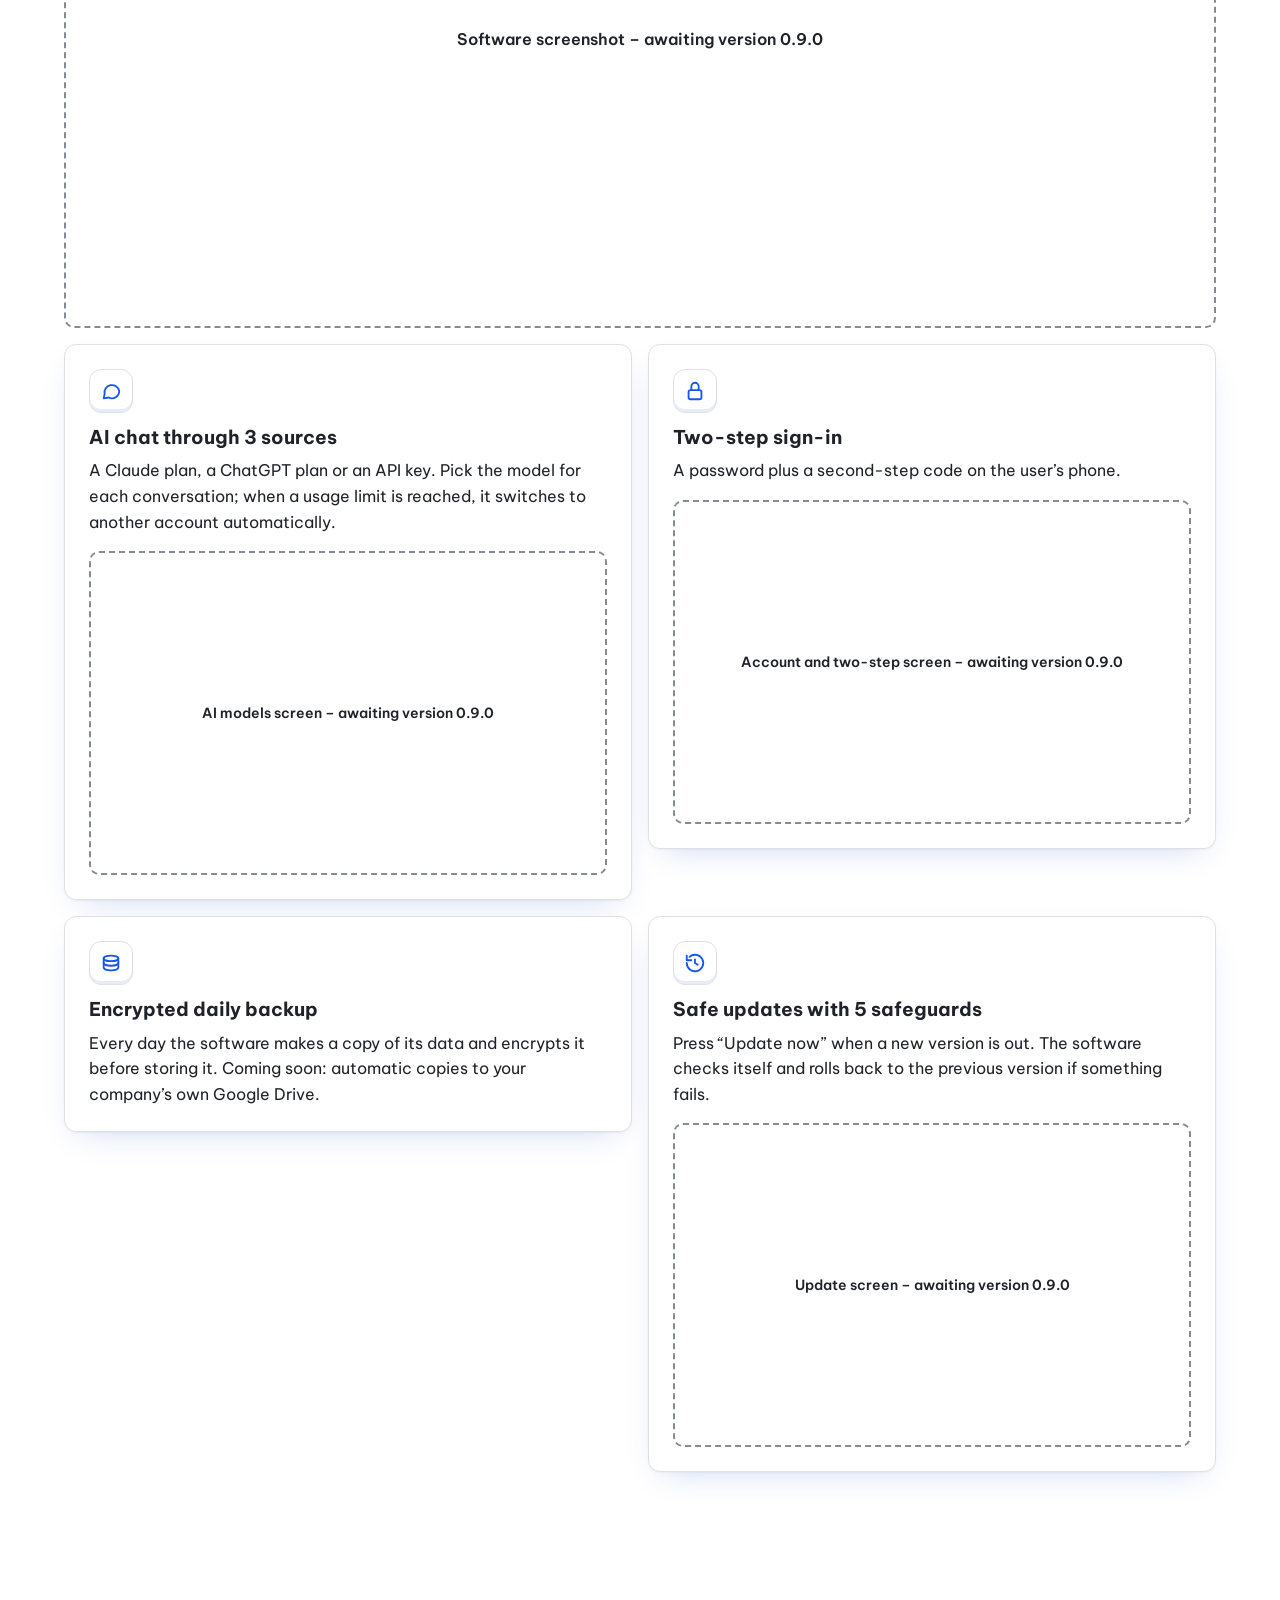
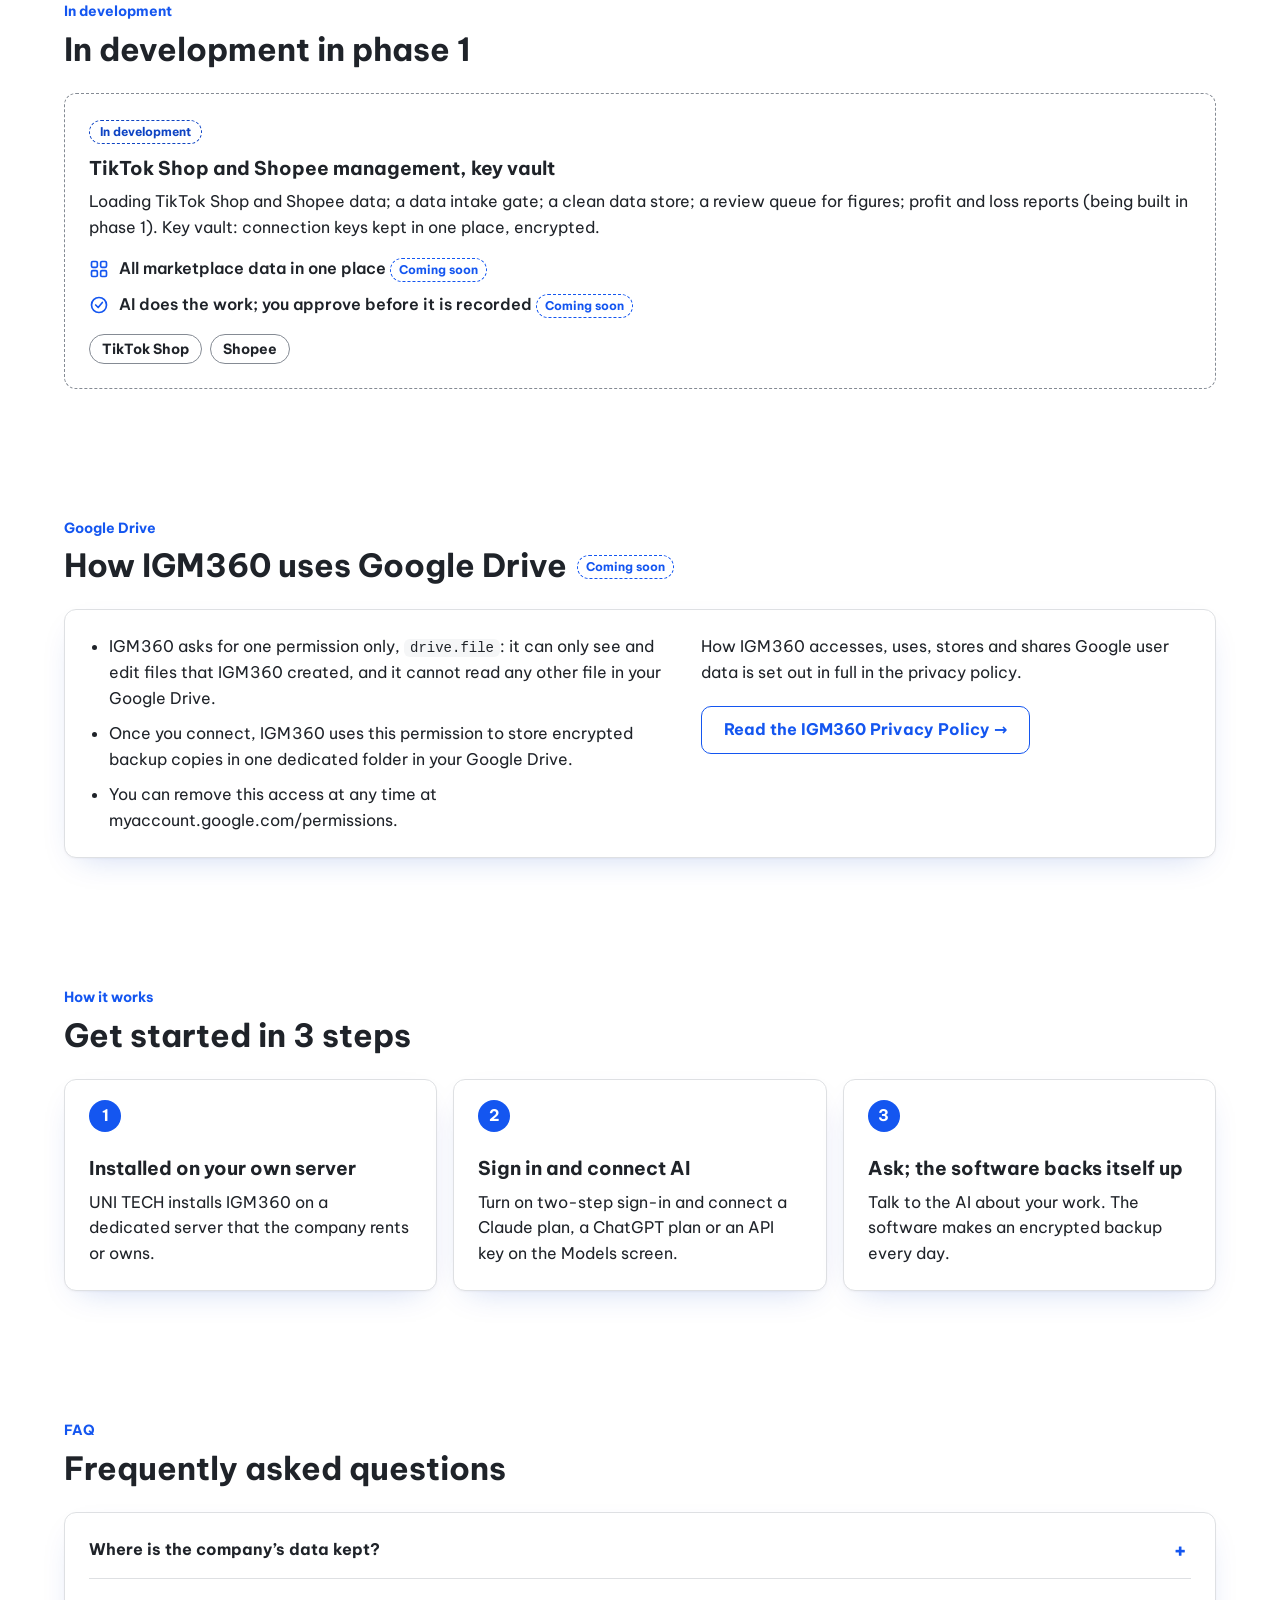
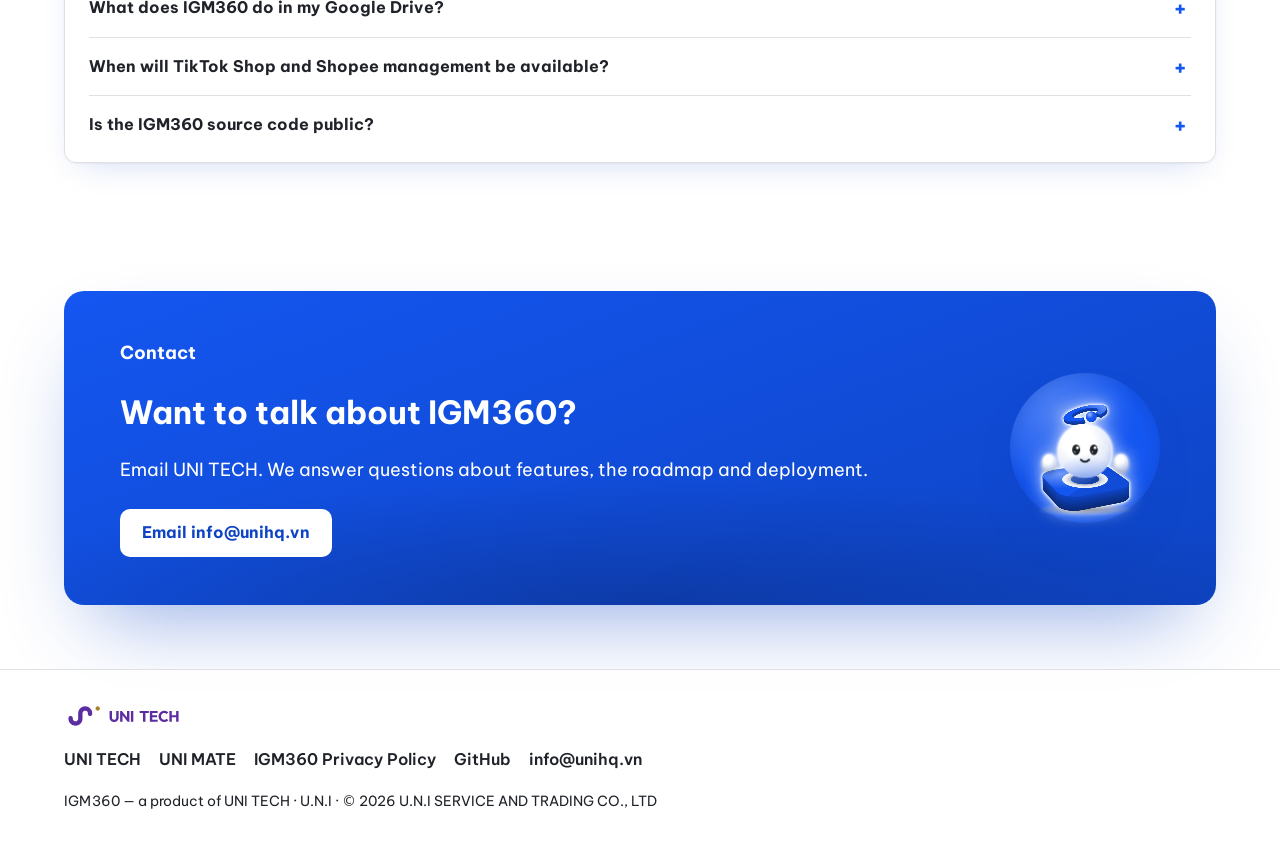
==== commit 32928650: "Trang IGM360 theo bộ nhận diện mới (hướng B) - /igm360/: thiết kế lại toàn trang: logo IGM360, linh " ====
--- a/igm360/index.html
+++ b/igm360/index.html
@@ -5,196 +5,200 @@
 <meta name="viewport" content="width=device-width, initial-scale=1">
 <title>IGM360 — Phần mềm quản trị vận hành thương mại điện tử</title>
 <meta name="description" content="IGM360 là phần mềm quản trị vận hành cho doanh nghiệp bán hàng trên sàn thương mại điện tử, chạy trên máy chủ riêng của doanh nghiệp, có trợ lý AI. · IGM360 is operations management software for businesses selling on e-commerce marketplaces, running on the company's own server, with an AI assistant. A product of UNI TECH · U.N.I.">
-<link rel="icon" href="../assets/img/mascot.svg" type="image/svg+xml">
+<link rel="icon" href="../assets/img/igm360/nhandien/favicon.ico" sizes="16x16 32x32">
+<link rel="icon" href="../assets/img/igm360/nhandien/igm360-32.png" type="image/png" sizes="32x32">
+<link rel="icon" href="../assets/img/igm360/nhandien/igm360-192.png" type="image/png" sizes="192x192">
+<link rel="apple-touch-icon" href="../assets/img/igm360/nhandien/igm360-180.png">
 <link rel="preload" href="../assets/fonts/UNISans-Bold.woff2" as="font" type="font/woff2" crossorigin>
-<link rel="stylesheet" href="../assets/css/site.css">
+<link rel="stylesheet" href="../assets/css/igm360-linhvat.css">
+<link rel="stylesheet" href="../assets/css/igm360.css">
 <link rel="canonical" href="https://tech.unihq.vn/igm360/">
 </head>
-<body class="lift theme-igm">
-
-<div class="dark">
-  <header class="site-header">
-    <div class="wrap">
-      <a class="brand" href="/" aria-label="UNI TECH"><img src="../assets/img/uni-tech.svg" alt="UNI TECH"></a>
-      <nav class="nav">
-        <a href="#tinh-nang"><span lang="vi">Tính&nbsp;năng</span><span lang="en">Features</span></a>
-        <a href="#google-drive">Google&nbsp;Drive</a>
-        <a href="#hoi-dap"><span lang="vi">Hỏi&nbsp;đáp</span><span lang="en">FAQ</span></a>
-        <a href="#lien-he"><span lang="vi">Liên&nbsp;hệ</span><span lang="en">Contact</span></a>
-        <span class="lang" role="group" aria-label="Ngôn ngữ / Language">
-          <button type="button" data-set-lang="vi" aria-pressed="true">VI</button>
-          <button type="button" data-set-lang="en" aria-pressed="false">EN</button>
-        </span>
-      </nav>
-    </div>
-  </header>
-
-  <!-- ① MỞ ĐẦU -->
-  <section class="hero hero-fx hero-igm">
-    <div class="wrap">
-      <div>
-        <div class="wordmark big" role="img" aria-label="IGM360">IGM<span>360</span></div>
-        <h1 lang="vi">Quản&nbsp;trị vận&nbsp;hành thương&nbsp;mại điện&nbsp;tử <span class="accent">trên máy&nbsp;chủ của bạn.</span></h1>
-        <h1 lang="en">E-commerce operations management <span class="accent">on your own server.</span></h1>
-        <p class="lead" lang="vi">IGM360 là phần&nbsp;mềm quản&nbsp;trị vận&nbsp;hành cho doanh&nbsp;nghiệp bán hàng trên sàn thương&nbsp;mại điện&nbsp;tử. Phần&nbsp;mềm chạy trên máy&nbsp;chủ riêng của doanh&nbsp;nghiệp, có trợ&nbsp;lý AI làm&nbsp;việc cùng người quản&nbsp;trị. Bản 0.7.9 đã có trò&nbsp;chuyện AI, đăng&nbsp;nhập 02 lớp, sao&nbsp;lưu mã&nbsp;hoá; phần quản&nbsp;trị TikTok&nbsp;Shop, Shopee đang phát&nbsp;triển.</p>
-        <p class="lead" lang="en">IGM360 is operations management software for businesses that sell on e-commerce marketplaces. It runs on the company’s own server, with an AI assistant that works alongside the manager. Version 0.7.9 already has AI chat, two-step sign-in and encrypted backup; TikTok&nbsp;Shop and Shopee management is in development.</p>
-        <div class="actions">
-          <a class="btn btn-gold" href="#tinh-nang"><span lang="vi">Xem tính&nbsp;năng</span><span lang="en">See features</span></a>
-          <a class="btn btn-line" href="https://github.com/unihq/IGM360"><span lang="vi">Mã&nbsp;nguồn trên GitHub</span><span lang="en">Source code on GitHub</span></a>
-        </div>
-      </div>
-      <figure class="screen"><a href="../assets/img/igm360/tro-chuyen-ai.jpg" title="Mở ảnh gốc / Open full-size image"><img src="../assets/img/igm360/tro-chuyen-ai.jpg" width="800" height="500" alt="Màn Trò chuyện AI của IGM360 / IGM360 AI chat screen"></a><figcaption><span lang="vi">Ảnh chụp bản 0.7.9, dữ&nbsp;liệu thử</span><span lang="en">Screenshot of version 0.7.9, test data</span></figcaption></figure>
-    </div>
-  </section>
-</div>
-
-<main>
+<body class="ig-trang">
+<div class="pn pn1" aria-hidden="true"><i class="pn-dom a"></i><i class="pn-dom b"></i><i class="pn-dom c"></i>
+<div class="pn-vong"><svg viewBox="0 0 680 680" width="680" height="680" aria-hidden="true"><path d="M622.42,150.69 L631.37,164.78 L639.63,179.3 L647.15,194.2 L653.94,209.46 L659.97,225.03 L665.23,240.87 L669.7,256.96 L673.38,273.24 L676.26,289.69 L678.32,306.26 L679.57,322.91 L680,339.6 L679.61,356.29 L678.4,372.94 L676.37,389.52 L673.54,405.97 L669.9,422.27 L665.46,438.36 L660.24,454.22 L654.25,469.8 L647.49,485.08 L640,500 L631.79,514.53 L622.87,528.64 L613.26,542.3 L603,555.47 L592.11,568.13 L580.6,580.23 L568.52,591.75 L555.89,602.67 L542.73,612.95 L529.09,622.57 L514.99,631.51 L500.47,639.75 L485.56,647.27 L470.3,654.04 L454.72,660.06 L438.87,665.31 L422.78,669.77 L406.49,673.43 L390.04,676.3 L373.47,678.35 L356.82,679.58 L340.13,680 L323.44,679.6 L306.79,678.37 L290.22,676.34 L273.77,673.49 L257.48,669.83 L241.38,665.38 L225.53,660.15 L209.95,654.14 L194.68,647.38 L179.77,639.88 L165.24,631.65 L151.13,622.72 L137.48,613.11 L124.32,602.83 L111.68,591.93 L99.58,580.42 L88.07,568.32 L77.17,555.68 L66.89,542.52 L57.28,528.87 L48.35,514.76 L40.12,500.23 L32.62,485.32 L25.86,470.05 L19.85,454.47 L14.62,438.62 L10.17,422.52 L6.51,406.23 L3.66,389.78 L1.63,373.21 L0.4,356.56 L0,339.87 L0.42,323.18 L1.65,306.53 L3.7,289.96 L6.57,273.51 L10.23,257.22 L14.69,241.13 L19.94,225.28 L25.96,209.7 L32.73,194.44 L40.25,179.53 L48.49,165.01 L57.43,150.91 L67.05,137.27 L77.33,124.11 L88.25,111.48 L99.77,99.4 L111.87,87.89 L124.53,77 L137.7,66.74 L151.36,57.13 L165.47,48.21 L180,40 L194.92,32.51 L210.2,25.75 L225.78,19.76 L241.64,14.54 L257.73,10.1 L274.03,6.46 L290.48,3.63 L307.06,1.6 L323.71,0.39 L340.4,0 L357.09,0.43 L373.74,1.68 L390.31,3.74 L406.76,6.62 L423.04,10.3 L439.13,14.77 L454.97,20.03 L470.54,26.06 L485.8,32.85 L500.7,40.37 L515.22,48.63 L529.31,57.58 L525.98,59.32 L522.75,61.24 L519.62,63.33 L516.62,65.59 L513.74,68.01 L510.99,70.58 L508.39,73.29 L505.94,76.14 L503.65,79.12 L501.52,82.22 L499.56,85.43 L497.77,88.74 L496.17,92.14 L494.75,95.62 L493.53,99.17 L492.49,102.79 L480.74,95.63 L468.66,89.06 L456.27,83.08 L443.6,77.72 L430.68,72.98 L417.55,68.87 L404.23,65.41 L390.76,62.61 L377.18,60.46 L363.5,58.98 L349.76,58.17 L336.01,58.03 L322.26,58.56 L308.55,59.76 L294.92,61.63 L281.4,64.16 L268.01,67.34 L254.8,71.18 L241.79,75.65 L229.02,80.76 L216.5,86.48 L204.29,92.8 L192.39,99.72 L180.85,107.2 L169.68,115.24 L158.92,123.82 L148.59,132.91 L138.72,142.49 L129.33,152.54 L120.44,163.04 L112.07,173.96 L104.24,185.27 L96.97,196.95 L90.29,208.98 L84.19,221.31 L78.71,233.93 L73.85,246.8 L69.62,259.89 L66.03,273.18 L63.1,286.62 L60.82,300.19 L59.22,313.85 L58.27,327.58 L58,341.33 L58.4,355.08 L59.47,368.8 L61.21,382.45 L63.62,395.99 L66.68,409.41 L70.39,422.66 L74.74,435.71 L79.72,448.53 L85.32,461.1 L91.53,473.37 L98.33,485.33 L105.71,496.95 L113.64,508.19 L122.12,519.03 L131.11,529.44 L140.6,539.4 L150.56,548.89 L160.97,557.88 L171.81,566.36 L183.05,574.29 L194.67,581.67 L206.63,588.47 L218.9,594.68 L231.47,600.28 L244.29,605.26 L257.34,609.61 L270.59,613.32 L284.01,616.38 L297.55,618.79 L311.2,620.53 L324.92,621.6 L338.67,622 L352.42,621.73 L366.15,620.78 L379.81,619.18 L393.38,616.9 L406.82,613.97 L420.11,610.38 L433.2,606.15 L446.07,601.29 L458.69,595.81 L471.02,589.71 L483.05,583.03 L494.73,575.76 L506.04,567.93 L516.96,559.56 L527.46,550.67 L537.51,541.28 L547.09,531.41 L556.18,521.08 L564.76,510.32 L572.8,499.15 L580.28,487.61 L587.2,475.71 L593.52,463.5 L599.24,450.98 L604.35,438.21 L608.82,425.2 L612.66,411.99 L615.84,398.6 L618.37,385.08 L620.24,371.45 L621.44,357.74 L621.97,343.99 L621.83,330.24 L621.02,316.5 L619.54,302.82 L617.39,289.24 L614.59,275.77 L611.13,262.45 L607.02,249.32 L602.28,236.4 L596.92,223.73 L590.94,211.34 L584.37,199.26 L577.21,187.51 L580.83,186.47 L584.38,185.25 L587.86,183.83 L591.26,182.23 L594.57,180.44 L597.78,178.48 L600.88,176.35 L603.86,174.06 L606.71,171.61 L609.42,169.01 L611.99,166.26 L614.41,163.38 L616.67,160.38 L618.76,157.25 L620.68,154.02 L622.42,150.69Z" fill="#1456F0" fill-opacity="0.07"/><circle cx="559.91" cy="120.09" r="57.42" fill="#1456F0" fill-opacity="0.07"/></svg></div><div class="pn-vong2"><svg viewBox="0 0 300 300" width="300" height="300" aria-hidden="true"><path d="M274.87,66.89 L278.8,73.12 L282.41,79.52 L285.71,86.1 L288.68,92.83 L291.32,99.7 L293.61,106.69 L295.56,113.79 L297.16,120.97 L298.41,128.22 L299.3,135.52 L299.83,142.86 L300,150.22 L299.81,157.57 L299.26,164.91 L298.35,172.21 L297.08,179.46 L295.46,186.64 L293.49,193.73 L291.17,200.71 L288.51,207.57 L285.52,214.29 L282.21,220.86 L278.57,227.26 L274.63,233.47 L270.39,239.48 L265.85,245.28 L261.04,250.85 L255.96,256.17 L250.63,261.24 L245.05,266.04 L239.25,270.56 L233.23,274.79 L227.01,278.72 L220.6,282.34 L214.03,285.65 L207.3,288.62 L200.43,291.27 L193.45,293.57 L186.35,295.53 L179.17,297.14 L171.92,298.39 L164.62,299.29 L157.28,299.82 L149.93,300 L142.57,299.82 L135.23,299.27 L127.93,298.37 L120.68,297.11 L113.5,295.49 L106.41,293.53 L99.43,291.22 L92.56,288.57 L85.84,285.58 L79.27,282.28 L72.87,278.65 L66.65,274.71 L60.63,270.47 L54.83,265.95 L49.26,261.14 L43.93,256.07 L38.86,250.74 L34.05,245.17 L29.53,239.37 L25.29,233.35 L21.35,227.13 L17.72,220.73 L14.42,214.16 L11.43,207.44 L8.78,200.57 L6.47,193.59 L4.51,186.5 L2.89,179.32 L1.63,172.07 L0.73,164.77 L0.18,157.43 L0,150.07 L0.18,142.72 L0.71,135.38 L1.61,128.08 L2.86,120.83 L4.47,113.65 L6.43,106.55 L8.73,99.57 L11.38,92.7 L14.35,85.97 L17.66,79.4 L21.28,72.99 L25.21,66.77 L29.44,60.75 L33.96,54.95 L38.76,49.37 L43.83,44.04 L49.15,38.96 L54.72,34.15 L60.52,29.61 L66.53,25.37 L72.74,21.43 L79.14,17.79 L85.71,14.48 L92.43,11.49 L99.29,8.83 L106.27,6.51 L113.36,4.54 L120.54,2.92 L127.79,1.65 L135.09,0.74 L142.43,0.19 L149.78,0 L157.14,0.17 L164.48,0.7 L171.78,1.59 L179.03,2.84 L186.21,4.44 L193.31,6.39 L200.3,8.68 L207.17,11.32 L213.9,14.29 L220.48,17.59 L226.88,21.2 L233.11,25.13 L231.62,25.91 L230.17,26.78 L228.77,27.72 L227.42,28.73 L226.13,29.82 L224.91,30.97 L223.74,32.19 L222.64,33.47 L221.62,34.81 L220.67,36.2 L219.79,37.64 L218.99,39.12 L218.28,40.65 L217.65,42.21 L217.1,43.81 L216.64,45.43 L211.47,42.31 L206.15,39.44 L200.7,36.84 L195.12,34.5 L189.44,32.44 L183.67,30.66 L177.82,29.16 L171.9,27.95 L165.93,27.03 L159.92,26.4 L153.89,26.06 L147.85,26.02 L141.81,26.27 L135.8,26.82 L129.81,27.65 L123.88,28.78 L118,30.2 L112.21,31.9 L106.5,33.88 L100.9,36.14 L95.41,38.66 L90.05,41.46 L84.83,44.5 L79.77,47.8 L74.88,51.34 L70.16,55.12 L65.64,59.12 L61.31,63.34 L57.19,67.76 L53.3,72.38 L49.63,77.18 L46.21,82.16 L43.02,87.29 L40.1,92.58 L37.43,98 L35.03,103.54 L32.91,109.2 L31.06,114.95 L29.49,120.78 L28.21,126.69 L27.22,132.65 L26.52,138.65 L26.11,144.68 L26,150.72 L26.18,156.76 L26.66,162.78 L27.43,168.77 L28.49,174.72 L29.84,180.61 L31.47,186.42 L33.39,192.15 L35.58,197.78 L38.04,203.3 L40.77,208.69 L43.76,213.94 L47,219.04 L50.48,223.97 L54.2,228.73 L58.15,233.31 L62.32,237.68 L66.69,241.85 L71.27,245.8 L76.03,249.52 L80.96,253 L86.06,256.24 L91.31,259.23 L96.7,261.96 L102.22,264.42 L107.85,266.61 L113.58,268.53 L119.39,270.16 L125.28,271.51 L131.23,272.57 L137.22,273.34 L143.24,273.82 L149.28,274 L155.32,273.89 L161.35,273.48 L167.35,272.78 L173.31,271.79 L179.22,270.51 L185.05,268.94 L190.8,267.09 L196.46,264.97 L202,262.57 L207.42,259.9 L212.71,256.98 L217.84,253.79 L222.82,250.37 L227.62,246.7 L232.24,242.81 L236.66,238.69 L240.88,234.36 L244.88,229.84 L248.66,225.12 L252.2,220.23 L255.5,215.17 L258.54,209.95 L261.34,204.59 L263.86,199.1 L266.12,193.5 L268.1,187.79 L269.8,182 L271.22,176.12 L272.35,170.19 L273.18,164.2 L273.73,158.19 L273.98,152.15 L273.94,146.11 L273.6,140.08 L272.97,134.07 L272.05,128.1 L270.84,122.18 L269.34,116.33 L267.56,110.56 L265.5,104.88 L263.16,99.3 L260.56,93.85 L257.69,88.53 L254.57,83.36 L256.19,82.9 L257.79,82.35 L259.35,81.72 L260.88,81.01 L262.36,80.21 L263.8,79.33 L265.19,78.38 L266.53,77.36 L267.81,76.26 L269.03,75.09 L270.18,73.87 L271.27,72.58 L272.28,71.23 L273.22,69.83 L274.09,68.38 L274.87,66.89Z" fill="#1456F0" fill-opacity="0.06"/><circle cx="246.87" cy="53.13" r="25.74" fill="#1456F0" fill-opacity="0.06"/></svg></div>
+<svg class="pn-doi" viewBox="0 0 1440 320" preserveAspectRatio="none" aria-hidden="true"><path d="M0,320 L0,132.8 L36,136.0 L72,139.5 L108,143.4 L144,147.5 L180,151.6 L216,155.7 L252,159.6 L288,163.3 L324,166.5 L360,169.3 L396,171.4 L432,173.0 L468,173.8 L504,174.0 L540,173.4 L576,172.1 L612,170.2 L648,167.7 L684,164.6 L720,161.1 L756,157.3 L792,153.3 L828,149.1 L864,145.0 L900,141.1 L936,137.4 L972,134.0 L1008,131.2 L1044,128.9 L1080,127.3 L1116,126.3 L1152,126.0 L1188,126.4 L1224,127.6 L1260,129.4 L1296,131.8 L1332,134.8 L1368,138.2 L1404,142.0 L1440,146.0 L1440,320 Z" fill="#1456F0" fill-opacity="0.04"/><path d="M0,320 L0,190.7 L36,187.8 L72,185.8 L108,185.0 L144,185.4 L180,186.9 L216,189.5 L252,193.0 L288,197.3 L324,201.9 L360,206.8 L396,211.5 L432,215.9 L468,219.6 L504,222.5 L540,224.3 L576,225.0 L612,224.5 L648,222.9 L684,220.2 L720,216.6 L756,212.3 L792,207.6 L828,202.7 L864,198.0 L900,193.7 L936,190.1 L972,187.3 L1008,185.6 L1044,185.0 L1080,185.6 L1116,187.4 L1152,190.1 L1188,193.8 L1224,198.1 L1260,202.9 L1296,207.7 L1332,212.4 L1368,216.7 L1404,220.2 L1440,222.9 L1440,320 Z" fill="#1456F0" fill-opacity="0.06"/><path d="M0,320 L0,248.7 L36,248.1 L72,248.1 L108,248.6 L144,249.7 L180,251.3 L216,253.3 L252,255.7 L288,258.4 L324,261.2 L360,264.1 L396,266.8 L432,269.4 L468,271.7 L504,273.5 L540,274.9 L576,275.7 L612,276.0 L648,275.7 L684,274.8 L720,273.4 L756,271.5 L792,269.2 L828,266.7 L864,263.9 L900,261.0 L936,258.2 L972,255.6 L1008,253.2 L1044,251.2 L1080,249.6 L1116,248.5 L1152,248.0 L1188,248.1 L1224,248.8 L1260,250.0 L1296,251.7 L1332,253.8 L1368,256.3 L1404,259.0 L1440,261.9 L1440,320 Z" fill="#1456F0" fill-opacity="0.09"/></svg></div>
+<svg width="0" height="0" style="position:absolute" aria-hidden="true" focusable="false"><defs><path id="vong-vang" d="M107.58,39.01 L108.78,41.98 L109.79,45.01 L110.62,48.11 L111.26,51.25 L111.7,54.42 L111.95,57.61 L111.99,60.81 L111.85,64.01 L111.5,67.2 L110.96,70.35 L110.23,73.47 L109.3,76.54 L108.19,79.54 L106.9,82.47 L105.42,85.31 L103.78,88.06 L101.97,90.7 L100,93.23 L97.88,95.63 L95.61,97.89 L93.21,100.01 L90.69,101.98 L88.05,103.79 L85.3,105.43 L82.45,106.9 L79.52,108.2 L76.52,109.31 L73.45,110.23 L70.34,110.96 L67.18,111.5 L64,111.85 L60.8,111.99 L57.59,111.94 L54.4,111.7 L51.23,111.26 L48.09,110.62 L45,109.79 L41.96,108.77 L38.99,107.57 L36.11,106.19 L33.31,104.63 L30.61,102.9 L28.03,101.01 L25.56,98.96 L23.23,96.77 L21.04,94.44 L18.99,91.97 L17.1,89.39 L15.37,86.69 L13.81,83.89 L12.43,81.01 L11.23,78.04 L10.21,75 L9.38,71.91 L8.74,68.77 L8.3,65.6 L8.06,62.41 L8.01,59.2 L8.15,56 L8.5,52.82 L9.04,49.66 L9.77,46.55 L10.69,43.48 L11.8,40.48 L13.1,37.55 L14.57,34.7 L16.21,31.95 L18.02,29.31 L19.99,26.79 L22.11,24.39 L24.37,22.12 L26.77,20 L29.3,18.03 L31.94,16.22 L34.69,14.58 L37.53,13.1 L40.46,11.81 L43.46,10.7 L46.53,9.77 L49.65,9.04 L52.8,8.5 L55.99,8.15 L59.19,8.01 L62.39,8.05 L65.58,8.3 L68.75,8.74 L71.89,9.38 L74.99,10.21 L78.02,11.22 L80.99,12.42 L79.82,13.05 L78.69,13.76 L77.61,14.53 L76.58,15.38 L75.61,16.3 L74.71,17.28 L73.88,18.31 L73.11,19.4 L72.42,20.54 L71.81,21.72 L71.28,22.94 L70.83,24.2 L70.47,25.48 L70.19,26.78 L70,28.1 L69.9,29.43 L68.07,28.89 L66.21,28.47 L64.33,28.16 L62.44,27.95 L60.53,27.87 L58.63,27.89 L56.73,28.03 L54.84,28.28 L52.97,28.64 L51.12,29.11 L49.3,29.69 L47.53,30.38 L45.79,31.17 L44.11,32.07 L42.48,33.06 L40.91,34.14 L39.41,35.32 L37.99,36.59 L36.64,37.93 L35.37,39.36 L34.19,40.85 L33.1,42.42 L32.1,44.04 L31.21,45.72 L30.41,47.46 L29.72,49.23 L29.13,51.05 L28.66,52.89 L28.29,54.76 L28.04,56.65 L27.89,58.55 L27.87,60.46 L27.95,62.36 L28.15,64.26 L28.45,66.14 L28.87,68 L29.4,69.83 L30.04,71.63 L30.78,73.38 L31.63,75.09 L32.57,76.75 L33.61,78.34 L34.75,79.88 L35.97,81.34 L37.28,82.72 L38.66,84.03 L40.12,85.25 L41.66,86.39 L43.25,87.43 L44.91,88.37 L46.62,89.22 L48.37,89.96 L50.17,90.6 L52,91.13 L53.86,91.55 L55.74,91.85 L57.64,92.05 L59.54,92.13 L61.45,92.11 L63.35,91.96 L65.24,91.71 L67.11,91.34 L68.95,90.87 L70.77,90.28 L72.54,89.59 L74.28,88.79 L75.96,87.9 L77.58,86.9 L79.15,85.81 L80.64,84.63 L82.07,83.36 L83.41,82.01 L84.68,80.59 L85.86,79.09 L86.94,77.52 L87.93,75.89 L88.83,74.21 L89.62,72.47 L90.31,70.7 L90.89,68.88 L91.36,67.03 L91.72,65.16 L91.97,63.27 L92.11,61.37 L92.13,59.47 L92.05,57.56 L91.84,55.67 L91.53,53.79 L91.11,51.93 L90.57,50.1 L91.9,50 L93.22,49.81 L94.52,49.53 L95.8,49.17 L97.06,48.72 L98.28,48.19 L99.46,47.58 L100.6,46.89 L101.69,46.12 L102.72,45.29 L103.7,44.39 L104.62,43.42 L105.47,42.39 L106.24,41.31 L106.95,40.18 L107.58,39.01Z"/><path id="vong-be" d="M137.76,66.05 L139.02,69.15 L140.08,72.33 L140.95,75.56 L141.61,78.84 L142.07,82.16 L142.33,85.5 L142.38,88.85 L142.22,92.2 L141.86,95.53 L141.3,98.83 L140.53,102.09 L139.56,105.29 L138.4,108.44 L137.05,111.5 L135.51,114.47 L133.79,117.35 L131.9,120.11 L129.84,122.75 L127.62,125.26 L125.25,127.63 L122.74,129.85 L120.1,131.91 L117.33,133.8 L114.46,135.52 L111.48,137.06 L108.42,138.41 L105.28,139.57 L102.07,140.54 L98.81,141.3 L95.51,141.87 L92.18,142.23 L88.83,142.38 L85.48,142.33 L82.14,142.07 L78.83,141.61 L75.55,140.94 L72.31,140.07 L69.13,139.01 L66.03,137.75 L63.01,136.31 L60.08,134.68 L57.26,132.87 L54.56,130.89 L51.98,128.75 L49.54,126.46 L47.25,124.02 L45.11,121.44 L43.13,118.74 L41.32,115.92 L39.69,112.99 L38.25,109.97 L36.99,106.87 L35.93,103.69 L35.06,100.45 L34.39,97.17 L33.93,93.86 L33.67,90.52 L33.62,87.17 L33.77,83.82 L34.13,80.49 L34.7,77.19 L35.46,73.93 L36.43,70.72 L37.59,67.58 L38.94,64.52 L40.48,61.54 L42.2,58.67 L44.09,55.9 L46.15,53.26 L48.37,50.75 L50.74,48.38 L53.25,46.16 L55.89,44.1 L58.65,42.21 L61.53,40.49 L64.5,38.95 L67.56,37.6 L70.71,36.44 L73.91,35.47 L77.17,34.7 L80.47,34.14 L83.8,33.78 L87.15,33.62 L90.5,33.67 L93.84,33.93 L97.16,34.39 L100.44,35.05 L103.67,35.92 L106.85,36.98 L109.95,38.24 L108.73,38.9 L107.54,39.63 L106.41,40.45 L105.34,41.33 L104.33,42.29 L103.39,43.31 L102.51,44.4 L101.71,45.54 L100.99,46.73 L100.35,47.97 L99.8,49.24 L99.33,50.55 L98.95,51.89 L98.66,53.26 L98.46,54.63 L98.36,56.02 L96.44,55.46 L94.5,55.02 L92.53,54.69 L90.55,54.48 L88.56,54.39 L86.56,54.42 L84.58,54.56 L82.6,54.82 L80.64,55.2 L78.71,55.7 L76.81,56.3 L74.95,57.02 L73.14,57.85 L71.38,58.78 L69.68,59.82 L68.04,60.96 L66.47,62.19 L64.98,63.51 L63.57,64.92 L62.24,66.41 L61,67.97 L59.86,69.61 L58.82,71.31 L57.89,73.07 L57.05,74.88 L56.33,76.74 L55.72,78.63 L55.22,80.56 L54.84,82.52 L54.57,84.5 L54.42,86.49 L54.39,88.48 L54.48,90.47 L54.68,92.45 L55.01,94.42 L55.44,96.37 L56,98.28 L56.66,100.16 L57.44,102 L58.32,103.78 L59.31,105.52 L60.4,107.19 L61.59,108.79 L62.86,110.32 L64.23,111.77 L65.68,113.14 L67.21,114.41 L68.81,115.6 L70.48,116.69 L72.22,117.68 L74,118.56 L75.84,119.34 L77.72,120 L79.63,120.56 L81.58,120.99 L83.55,121.32 L85.53,121.52 L87.52,121.61 L89.51,121.58 L91.5,121.43 L93.48,121.16 L95.44,120.78 L97.37,120.28 L99.26,119.67 L101.12,118.95 L102.93,118.11 L104.69,117.18 L106.39,116.14 L108.03,115 L109.59,113.76 L111.08,112.43 L112.49,111.02 L113.81,109.53 L115.04,107.96 L116.18,106.32 L117.22,104.62 L118.15,102.86 L118.98,101.05 L119.7,99.19 L120.3,97.29 L120.8,95.36 L121.18,93.4 L121.44,91.42 L121.58,89.44 L121.61,87.44 L121.52,85.45 L121.31,83.47 L120.98,81.5 L120.54,79.56 L119.98,77.64 L121.37,77.54 L122.74,77.34 L124.11,77.05 L125.45,76.67 L126.76,76.2 L128.03,75.65 L129.27,75.01 L130.46,74.29 L131.6,73.49 L132.69,72.61 L133.71,71.67 L134.67,70.66 L135.55,69.59 L136.37,68.46 L137.1,67.27 L137.76,66.05Z"/><linearGradient id="vang-sang" x1="0" y1="0" x2="1" y2="1"><stop offset="0" stop-color="#FFFFFF" stop-opacity=".5"/><stop offset=".5" stop-color="#FFFFFF" stop-opacity="0"/></linearGradient><radialGradient id="be-sang" cx=".28" cy=".2" r=".85"><stop offset="0" stop-color="#FFFFFF" stop-opacity=".4"/><stop offset=".6" stop-color="#FFFFFF" stop-opacity="0"/></radialGradient><clipPath id="be-o"><rect width="176" height="176" rx="41.55"/></clipPath><filter id="mo6" x="-50%" y="-50%" width="200%" height="200%"><feGaussianBlur stdDeviation="6"/></filter></defs></svg>
+<a class="ig-bo-qua" href="#noi-dung"><span lang="vi">Bỏ qua tới nội&nbsp;dung</span><span lang="en">Skip to content</span></a>
+
+<header class="ig-dau">
+  <div class="wrap">
+    <a class="ig-logo" href="/igm360/" aria-label="IGM360"><img src="../assets/img/igm360/nhandien/igm360-logo-ngang.svg" width="158" height="28" alt="IGM360"></a>
+    <nav class="ig-nav" id="ig-nav" aria-label="IGM360">
+      <a href="#tinh-nang"><span lang="vi">Tính&nbsp;năng</span><span lang="en">Features</span></a>
+      <a href="#google-drive">Google&nbsp;Drive</a>
+      <a href="#hoi-dap"><span lang="vi">Hỏi&nbsp;đáp</span><span lang="en">FAQ</span></a>
+      <a href="#lien-he"><span lang="vi">Liên&nbsp;hệ</span><span lang="en">Contact</span></a>
+    </nav>
+    <span class="ig-lang" role="group" aria-label="Ngôn ngữ / Language">
+      <button type="button" data-set-lang="vi" aria-pressed="true">VI</button>
+      <button type="button" data-set-lang="en" aria-pressed="false">EN</button>
+    </span>
+    <button type="button" class="ig-menu" aria-controls="ig-nav" aria-expanded="false"><span class="ig-an-chu" lang="vi" style="position:absolute;width:1px;height:1px;overflow:hidden;clip-path:inset(50%)">Mở mục trang</span><span class="ig-an-chu" lang="en" style="position:absolute;width:1px;height:1px;overflow:hidden;clip-path:inset(50%)">Open page menu</span><svg width="22" height="22" viewBox="0 0 24 24" fill="none" stroke="currentColor" stroke-width="2" stroke-linecap="round" aria-hidden="true"><path d="M4 7h16M4 12h16M4 17h16"/></svg></button>
+  </div>
+</header>
+
+<!-- ① MỞ ĐẦU -->
+<section class="ig-mo" aria-labelledby="ig-h1">
+  <div class="wrap ig-mo-luoi">
+    <div class="ig-chu">
+      <h1 id="ig-h1"><span lang="vi">Quản&nbsp;trị vận&nbsp;hành <span class="giu">thương&nbsp;mại&nbsp;điện&nbsp;tử</span> <span class="nhan giu">trên&nbsp;máy&nbsp;chủ&nbsp;của&nbsp;bạn.</span></span><span lang="en">E-commerce operations management <span class="nhan">on your own server.</span></span></h1>
+      <p class="lead" lang="vi">IGM360 là phần&nbsp;mềm quản&nbsp;trị vận&nbsp;hành cho doanh&nbsp;nghiệp bán hàng trên sàn thương&nbsp;mại điện&nbsp;tử. Phần&nbsp;mềm chạy trên máy&nbsp;chủ riêng của doanh&nbsp;nghiệp, có trợ&nbsp;lý AI làm&nbsp;việc cùng người quản&nbsp;trị. Bản 0.7.9 đã có trò&nbsp;chuyện AI, đăng&nbsp;nhập 02 lớp, sao&nbsp;lưu mã&nbsp;hóa; phần quản&nbsp;trị TikTok&nbsp;Shop, Shopee đang phát&nbsp;triển.</p>
+      <p class="lead" lang="en">IGM360 is operations management software for businesses that sell on e-commerce marketplaces. It runs on the company’s own server, with an AI assistant that works alongside the manager. Version 0.7.9 already has AI chat, two-step sign-in and encrypted backup; TikTok&nbsp;Shop and Shopee management is in development.</p>
+      <div class="ig-nut">
+        <a class="btn-ig btn-chinh" href="#tinh-nang"><span lang="vi">Xem tính&nbsp;năng</span><span lang="en">See features</span></a>
+        <a class="btn-ig btn-phu" href="https://github.com/unihq/IGM360"><span lang="vi">Mã&nbsp;nguồn trên GitHub</span><span lang="en">Source code on GitHub</span></a>
+      </div>
+    </div>
+    <div class="kx" aria-hidden="true"><div class="kx-bay" aria-hidden="true"><div class="nhan-san ns-tiktok"><span class="ten">TikTok&nbsp;Shop</span><span class="chip-pt"><span lang="vi">Đang phát&nbsp;triển</span><span lang="en">In development</span></span></div><div class="nhan-san ns-shopee"><span class="ten">Shopee</span><span class="chip-pt"><span lang="vi">Đang phát&nbsp;triển</span><span lang="en">In development</span></span></div><div class="kh kh-gan kh-ai" style="left:80%;top:50%;--co:56px;--tre:-3.1s;--xoay:-10deg" aria-hidden="true"><div class="kh-vat"><i style="transform:translateZ(-1.4px)"></i><i style="transform:translateZ(-2.8px)"></i><i style="transform:translateZ(-4.2px)"></i><i style="transform:translateZ(-5.6px)"></i><i style="transform:translateZ(-7.0px)"></i><div class="kh-mat"><svg class="lucide lucide-sparkles" xmlns="http://www.w3.org/2000/svg" width="26" height="26" viewBox="0 0 24 24" fill="none" stroke="#FFFFFF" stroke-width="2" stroke-linecap="round" stroke-linejoin="round" aria-hidden="true" ><path d="M11.017 2.814a1 1 0 0 1 1.966 0l1.051 5.558a2 2 0 0 0 1.594 1.594l5.558 1.051a1 1 0 0 1 0 1.966l-5.558 1.051a2 2 0 0 0-1.594 1.594l-1.051 5.558a1 1 0 0 1-1.966 0l-1.051-5.558a2 2 0 0 0-1.594-1.594l-5.558-1.051a1 1 0 0 1 0-1.966l5.558-1.051a2 2 0 0 0 1.594-1.594z" /> <path d="M20 2v4" /> <path d="M22 4h-4" /> <circle cx="4" cy="20" r="2" /></svg></div></div></div><div class="kh kh-giua kh-trang" style="left:4%;top:50%;--co:52px;--tre:-2.2s;--xoay:16deg" aria-hidden="true"><div class="kh-vat"><i style="transform:translateZ(-1.0px)"></i><i style="transform:translateZ(-2.0px)"></i><i style="transform:translateZ(-3.0px)"></i><i style="transform:translateZ(-4.0px)"></i><i style="transform:translateZ(-5.0px)"></i><div class="kh-mat"><svg class="lucide lucide-layout-dashboard" xmlns="http://www.w3.org/2000/svg" width="26" height="26" viewBox="0 0 24 24" fill="none" stroke="#1456F0" stroke-width="2" stroke-linecap="round" stroke-linejoin="round" aria-hidden="true" ><rect width="7" height="9" x="3" y="3" rx="1" /> <rect width="7" height="5" x="14" y="3" rx="1" /> <rect width="7" height="9" x="14" y="12" rx="1" /> <rect width="7" height="5" x="3" y="16" rx="1" /></svg></div></div></div><div class="kh kh-xa kh-trang" style="left:74%;top:64%;--co:44px;--tre:-4s;--xoay:-8deg" aria-hidden="true"><div class="kh-vat"><i style="transform:translateZ(-1.0px)"></i><i style="transform:translateZ(-2.0px)"></i><i style="transform:translateZ(-3.0px)"></i><i style="transform:translateZ(-4.0px)"></i><i style="transform:translateZ(-5.0px)"></i><div class="kh-mat"><svg class="lucide lucide-badge-check" xmlns="http://www.w3.org/2000/svg" width="26" height="26" viewBox="0 0 24 24" fill="none" stroke="#1456F0" stroke-width="2" stroke-linecap="round" stroke-linejoin="round" aria-hidden="true" ><path d="M3.85 8.62a4 4 0 0 1 4.78-4.77 4 4 0 0 1 6.74 0 4 4 0 0 1 4.78 4.78 4 4 0 0 1 0 6.74 4 4 0 0 1-4.77 4.78 4 4 0 0 1-6.75 0 4 4 0 0 1-4.78-4.77 4 4 0 0 1 0-6.76Z" /> <path d="m9 12 2 2 4-4" /></svg></div></div></div><div class="kh kh-xa kh-trang" style="left:18%;top:64%;--co:40px;--tre:-1s;--xoay:10deg" aria-hidden="true"><div class="kh-vat"><i style="transform:translateZ(-1.0px)"></i><i style="transform:translateZ(-2.0px)"></i><i style="transform:translateZ(-3.0px)"></i><i style="transform:translateZ(-4.0px)"></i><i style="transform:translateZ(-5.0px)"></i><div class="kh-mat"><svg class="lucide lucide-lock-keyhole" xmlns="http://www.w3.org/2000/svg" width="24" height="24" viewBox="0 0 24 24" fill="none" stroke="#1456F0" stroke-width="2" stroke-linecap="round" stroke-linejoin="round" aria-hidden="true" ><circle cx="12" cy="16" r="1" /> <rect x="3" y="10" width="18" height="12" rx="2" /> <path d="M7 10V7a5 5 0 0 1 10 0v3" /></svg></div></div></div></div><div class="kx-sk" aria-hidden="true"><div class="sk" style="--D:400px;--k:1.05" aria-hidden="true"><div class="qd-goc"><div class="qd qd1" style="width:528px;height:528px;margin:-264px 0 0 -264px"><svg class="" style="" viewBox="0 0 528 528" width="528" height="528" aria-hidden="true"><path d="M452.98,79.66 L462.33,89.76 L471.15,100.34 L479.4,111.36 L487.06,122.79 L494.12,134.61 L500.55,146.79 L506.34,159.28 L511.47,172.05 L515.93,185.08 L519.7,198.32 L522.77,211.74 L525.15,225.3 L526.81,238.96 L527.76,252.7 L527.99,266.46 L527.5,280.22 L526.3,293.93 L524.38,307.57 L521.76,321.08 L518.43,334.44 L514.41,347.61 L509.71,360.55 L504.35,373.22 L498.33,385.6 L491.67,397.65 L484.39,409.34 L476.51,420.63 L468.06,431.5 L459.05,441.91 L449.51,451.83 L439.47,461.25 L428.95,470.13 L417.98,478.45 L406.59,486.18 L394.81,493.31 L382.68,499.82 L370.23,505.68 L357.48,510.89 L344.49,515.43 L331.27,519.29 L317.87,522.45 L304.33,524.9 L290.67,526.65 L276.94,527.68 L263.18,528 L249.42,527.6 L235.7,526.48 L222.05,524.65 L208.52,522.11 L195.14,518.86 L181.95,514.93 L168.98,510.31 L156.27,505.02 L143.85,499.08 L131.76,492.49 L120.03,485.29 L108.69,477.48 L97.77,469.1 L87.31,460.15 L77.32,450.68 L67.85,440.69 L58.9,430.23 L50.52,419.31 L42.71,407.97 L35.51,396.24 L28.92,384.15 L22.98,371.73 L17.69,359.02 L13.07,346.05 L9.14,332.86 L5.89,319.48 L3.35,305.95 L1.52,292.3 L0.4,278.58 L0,264.82 L0.32,251.06 L1.35,237.33 L3.1,223.67 L5.55,210.13 L8.71,196.73 L12.57,183.51 L17.11,170.52 L22.32,157.77 L28.18,145.32 L34.69,133.19 L41.82,121.41 L49.55,110.02 L57.87,99.05 L66.75,88.53 L76.17,78.49 L86.09,68.95 L96.5,59.94 L107.37,51.49 L118.66,43.61 L130.35,36.33 L142.4,29.67 L154.78,23.65 L167.45,18.29 L180.39,13.59 L193.56,9.57 L206.92,6.24 L220.43,3.62 L234.07,1.7 L247.78,0.5 L261.54,0.01 L275.3,0.24 L289.04,1.19 L302.7,2.85 L316.26,5.23 L329.68,8.3 L342.92,12.07 L355.95,16.53 L368.72,21.66 L381.21,27.45 L393.39,33.88 L405.21,40.94 L416.64,48.6 L427.66,56.85 L438.24,65.67 L448.34,75.02 L448.16,75.09 L447.99,75.17 L447.82,75.27 L447.65,75.37 L447.49,75.48 L447.34,75.59 L447.19,75.72 L447.05,75.85 L446.92,76 L446.8,76.14 L446.68,76.3 L446.57,76.46 L446.47,76.63 L446.38,76.8 L446.3,76.97 L446.23,77.15 L436.25,67.91 L425.79,59.19 L414.89,51.04 L403.59,43.46 L391.9,36.49 L379.87,30.13 L367.52,24.41 L354.89,19.34 L342.01,14.93 L328.92,11.2 L315.66,8.16 L302.25,5.82 L288.74,4.18 L275.16,3.24 L261.55,3.01 L247.95,3.49 L234.39,4.68 L220.92,6.58 L207.56,9.18 L194.35,12.47 L181.33,16.44 L168.54,21.08 L156.01,26.39 L143.77,32.34 L131.85,38.93 L120.3,46.12 L109.14,53.91 L98.4,62.26 L88.11,71.17 L78.3,80.6 L68.99,90.53 L60.21,100.93 L51.99,111.78 L44.34,123.04 L37.29,134.68 L30.86,146.67 L25.06,158.99 L19.91,171.58 L15.42,184.43 L11.61,197.5 L8.49,210.75 L6.06,224.14 L4.33,237.64 L3.31,251.21 L3,264.82 L3.4,278.42 L4.5,291.98 L6.32,305.47 L8.83,318.85 L12.03,332.08 L15.93,345.12 L20.49,357.94 L25.72,370.51 L31.6,382.78 L38.1,394.74 L45.23,406.33 L52.94,417.54 L61.23,428.34 L70.08,438.68 L79.45,448.55 L89.32,457.92 L99.66,466.77 L110.46,475.06 L121.67,482.77 L133.26,489.9 L145.22,496.4 L157.49,502.28 L170.06,507.51 L182.88,512.07 L195.92,515.97 L209.15,519.17 L222.53,521.68 L236.02,523.5 L249.58,524.6 L263.18,525 L276.79,524.69 L290.36,523.67 L303.86,521.94 L317.25,519.51 L330.5,516.39 L343.57,512.58 L356.42,508.09 L369.01,502.94 L381.33,497.14 L393.32,490.71 L404.96,483.66 L416.22,476.01 L427.07,467.79 L437.47,459.01 L447.4,449.7 L456.83,439.89 L465.74,429.6 L474.09,418.86 L481.88,407.7 L489.07,396.15 L495.66,384.23 L501.61,371.99 L506.92,359.46 L511.56,346.67 L515.53,333.65 L518.82,320.44 L521.42,307.08 L523.32,293.61 L524.51,280.05 L524.99,266.45 L524.76,252.84 L523.82,239.26 L522.18,225.75 L519.84,212.34 L516.8,199.08 L513.07,185.99 L508.66,173.11 L503.59,160.48 L497.87,148.13 L491.51,136.1 L484.54,124.41 L476.96,113.11 L468.81,102.21 L460.09,91.75 L450.85,81.77 L451.03,81.7 L451.2,81.62 L451.37,81.53 L451.54,81.43 L451.7,81.32 L451.86,81.2 L452,81.08 L452.15,80.95 L452.28,80.81 L452.41,80.66 L452.52,80.51 L452.63,80.35 L452.73,80.18 L452.83,80.01 L452.91,79.84 L452.98,79.66Z" fill="#FFFFFF" opacity="0.5"/><circle cx="449.62" cy="78.38" r="2.98" fill="#FFFFFF" opacity="0.5"/></svg></div><div class="qd qd2" style="width:462px;height:462px;margin:-231px 0 0 -231px"><svg class="" style="" viewBox="0 0 462 462" width="462" height="462" aria-hidden="true"><path d="M396.26,69.6 L404.45,78.44 L412.17,87.69 L419.4,97.33 L426.11,107.34 L432.29,117.68 L437.93,128.33 L443,139.26 L447.5,150.43 L451.4,161.83 L454.71,173.42 L457.41,185.16 L459.49,197.03 L460.95,208.99 L461.78,221 L461.99,233.05 L461.57,245.09 L460.52,257.09 L458.85,269.03 L456.56,280.85 L453.65,292.55 L450.14,304.07 L446.03,315.4 L441.34,326.49 L436.07,337.33 L430.25,347.88 L423.88,358.11 L416.99,367.99 L409.6,377.5 L401.72,386.62 L393.37,395.31 L384.58,403.55 L375.38,411.32 L365.78,418.6 L355.82,425.38 L345.51,431.62 L334.9,437.32 L324,442.45 L312.85,447.01 L301.47,450.99 L289.91,454.36 L278.18,457.13 L266.33,459.28 L254.38,460.81 L242.36,461.72 L230.32,462 L218.27,461.65 L206.26,460.67 L194.32,459.07 L182.48,456.85 L170.77,454.01 L159.23,450.57 L147.88,446.53 L136.75,441.9 L125.88,436.7 L115.3,430.94 L105.04,424.63 L95.11,417.8 L85.56,410.46 L76.4,402.64 L67.66,394.34 L59.36,385.6 L51.54,376.44 L44.2,366.89 L37.37,356.96 L31.06,346.7 L25.3,336.12 L20.1,325.25 L15.47,314.12 L11.43,302.77 L7.99,291.23 L5.15,279.52 L2.93,267.68 L1.33,255.74 L0.35,243.73 L0,231.68 L0.28,219.64 L1.19,207.62 L2.72,195.67 L4.87,183.82 L7.64,172.09 L11.01,160.53 L14.99,149.15 L19.55,138 L24.68,127.1 L30.38,116.49 L36.62,106.18 L43.4,96.22 L50.68,86.62 L58.45,77.42 L66.69,68.63 L75.38,60.28 L84.5,52.4 L94.01,45.01 L103.89,38.12 L114.12,31.75 L124.67,25.93 L135.51,20.66 L146.6,15.97 L157.93,11.86 L169.45,8.35 L181.15,5.44 L192.97,3.15 L204.91,1.48 L216.91,0.43 L228.95,0.01 L241,0.22 L253.01,1.05 L264.97,2.51 L276.84,4.59 L288.58,7.29 L300.17,10.6 L311.57,14.5 L322.74,19 L333.67,24.07 L344.32,29.71 L354.66,35.89 L364.67,42.6 L374.31,49.83 L383.56,57.55 L392.4,65.74 L392.25,65.8 L392.1,65.87 L391.96,65.94 L391.82,66.03 L391.69,66.12 L391.56,66.22 L391.44,66.32 L391.32,66.43 L391.21,66.55 L391.11,66.67 L391.01,66.8 L390.92,66.94 L390.84,67.08 L390.77,67.22 L390.7,67.36 L390.64,67.51 L381.9,59.41 L372.75,51.78 L363.21,44.63 L353.31,37.99 L343.08,31.88 L332.55,26.31 L321.74,21.29 L310.68,16.84 L299.41,12.98 L287.95,9.71 L276.33,7.04 L264.59,4.98 L252.76,3.54 L240.88,2.71 L228.96,2.51 L217.05,2.93 L205.18,3.96 L193.38,5.62 L181.68,7.89 L170.11,10.76 L158.71,14.24 L147.51,18.3 L136.53,22.94 L125.81,28.15 L115.38,33.91 L105.26,40.21 L95.48,47.02 L86.08,54.34 L77.06,62.13 L68.47,70.39 L60.31,79.08 L52.63,88.19 L45.42,97.68 L38.72,107.54 L32.55,117.73 L26.91,128.23 L21.83,139.01 L17.32,150.04 L13.39,161.3 L10.05,172.74 L7.32,184.33 L5.19,196.06 L3.67,207.88 L2.78,219.77 L2.5,231.68 L2.85,243.59 L3.81,255.47 L5.4,267.28 L7.6,279 L10.4,290.58 L13.81,302 L17.81,313.23 L22.38,324.23 L27.53,334.98 L33.23,345.45 L39.46,355.6 L46.22,365.42 L53.48,374.87 L61.22,383.93 L69.43,392.57 L78.07,400.78 L87.13,408.52 L96.58,415.78 L106.4,422.54 L116.55,428.77 L127.02,434.47 L137.77,439.62 L148.77,444.19 L160,448.19 L171.42,451.6 L183,454.4 L194.72,456.6 L206.53,458.19 L218.41,459.15 L230.32,459.5 L242.23,459.22 L254.12,458.33 L265.94,456.81 L277.67,454.68 L289.26,451.95 L300.7,448.61 L311.96,444.68 L322.99,440.17 L333.77,435.09 L344.27,429.45 L354.46,423.28 L364.32,416.58 L373.81,409.37 L382.92,401.69 L391.61,393.53 L399.87,384.94 L407.66,375.92 L414.98,366.52 L421.79,356.74 L428.09,346.62 L433.85,336.19 L439.06,325.47 L443.7,314.49 L447.76,303.29 L451.24,291.89 L454.11,280.32 L456.38,268.62 L458.04,256.82 L459.07,244.95 L459.49,233.04 L459.29,221.12 L458.46,209.24 L457.02,197.41 L454.96,185.67 L452.29,174.05 L449.02,162.59 L445.16,151.32 L440.71,140.26 L435.69,129.45 L430.12,118.92 L424.01,108.69 L417.37,98.79 L410.22,89.25 L402.59,80.1 L394.49,71.36 L394.64,71.3 L394.78,71.23 L394.92,71.16 L395.06,71.08 L395.2,70.99 L395.33,70.89 L395.45,70.79 L395.57,70.68 L395.68,70.56 L395.78,70.44 L395.88,70.31 L395.97,70.18 L396.06,70.04 L396.13,69.9 L396.2,69.75 L396.26,69.6Z" fill="#FFFFFF" opacity="0.32"/><circle cx="393.46" cy="68.54" r="2.48" fill="#FFFFFF" opacity="0.32"/></svg></div></div><div class="lv-o o-xem xanh cho"><div class="canh v1"><div class="dat"></div><div class="goc"><div class="be"><i class="lb" style="transform:translateZ(0.00px);"><svg viewBox="0 0 176 176" width="176" height="176"><rect width="176" height="176" rx="41.55" fill="#1456F0"/><path d="M0,176 L176,41.55 L176,176 Z" fill="#0E44C4" opacity=".55" clip-path="url(#be-o)"/><rect width="176" height="176" rx="41.55" fill="url(#be-sang)"/><use href="#vong-be" fill="#FFFFFF" opacity=".92"/><ellipse class="bong-cau" cx="88.0" cy="88.0" rx="40" ry="40" fill="#1F2329" opacity=".3" filter="url(#mo6)"/></svg></i><i class="lb" style="transform:translateZ(-1.00px);filter:brightness(0.988)"></i><i class="lb" style="transform:translateZ(-2.00px);filter:brightness(0.976)"></i><i class="lb" style="transform:translateZ(-3.00px);filter:brightness(0.964)"></i><i class="lb" style="transform:translateZ(-4.00px);filter:brightness(0.952)"></i><i class="lb" style="transform:translateZ(-5.00px);filter:brightness(0.940)"></i><i class="lb" style="transform:translateZ(-6.00px);filter:brightness(0.928)"></i><i class="lb" style="transform:translateZ(-7.00px);filter:brightness(0.916)"></i><i class="lb" style="transform:translateZ(-8.00px);filter:brightness(0.904)"></i><i class="lb" style="transform:translateZ(-9.00px);filter:brightness(0.892)"></i><i class="lb" style="transform:translateZ(-10.00px);filter:brightness(0.880)"></i><i class="lb" style="transform:translateZ(-11.00px);filter:brightness(0.868)"></i><i class="lb" style="transform:translateZ(-12.00px);filter:brightness(0.856)"></i><i class="lb" style="transform:translateZ(-13.00px);filter:brightness(0.844)"></i><i class="lb" style="transform:translateZ(-14.00px);filter:brightness(0.832)"></i><i class="lb" style="transform:translateZ(-15.00px);filter:brightness(0.820)"></i><i class="lb" style="transform:translateZ(-16.00px);filter:brightness(0.808)"></i><i class="lb" style="transform:translateZ(-17.00px);filter:brightness(0.796)"></i><i class="lb" style="transform:translateZ(-18.00px);filter:brightness(0.784)"></i><i class="lb" style="transform:translateZ(-19.00px);filter:brightness(0.772)"></i><i class="lb" style="transform:translateZ(-20.00px);filter:brightness(0.760)"></i><i class="lb" style="transform:translateZ(-21.00px);filter:brightness(0.748)"></i><i class="lb" style="transform:translateZ(-22.00px);filter:brightness(0.736)"></i><i class="lb" style="transform:translateZ(-23.00px);filter:brightness(0.724)"></i><i class="lb" style="transform:translateZ(-24.00px);filter:brightness(0.712)"></i><i class="lb" style="transform:translateZ(-25.00px);filter:brightness(0.700)"></i><i class="lb" style="transform:translateZ(-26.00px);filter:brightness(0.688)"></i><i class="lb" style="transform:translateZ(-27.00px);filter:brightness(0.676)"></i><i class="lb" style="transform:translateZ(-28.00px);filter:brightness(0.664)"></i><i class="lb" style="transform:translateZ(-29.00px);filter:brightness(0.652)"></i><i class="lb" style="transform:translateZ(-30.00px);filter:brightness(0.640)"></i><i class="lb" style="transform:translateZ(-31.00px);filter:brightness(0.628)"></i><i class="lb" style="transform:translateZ(-32.00px);filter:brightness(0.616)"></i><i class="lb" style="transform:translateZ(-33.00px);filter:brightness(0.604)"></i><i class="lb" style="transform:translateZ(-34.00px);filter:brightness(0.592)"></i></div><div class="nguoi"><div class="vang-ngoai"><div class="vang"><i class="lv" style="transform:translateZ(0.00px);"><svg viewBox="0 0 120 120" width="120" height="120"><use href="#vong-vang" fill="#1456F0"/><use href="#vong-vang" fill="url(#vang-sang)"/></svg></i><i class="lv" style="transform:translateZ(-0.55px);"><svg viewBox="0 0 120 120" width="120" height="120"><use href="#vong-vang" fill="#0E44C4" stroke="#0E44C4" stroke-width="1.2" stroke-linejoin="round"/></svg></i><i class="lv" style="transform:translateZ(-1.10px);filter:brightness(0.96)"><svg viewBox="0 0 120 120" width="120" height="120"><use href="#vong-vang" fill="#0E44C4" stroke="#0E44C4" stroke-width="1.2" stroke-linejoin="round"/></svg></i><i class="lv" style="transform:translateZ(-1.65px);filter:brightness(0.94)"><svg viewBox="0 0 120 120" width="120" height="120"><use href="#vong-vang" fill="#0E44C4" stroke="#0E44C4" stroke-width="1.2" stroke-linejoin="round"/></svg></i><i class="lv" style="transform:translateZ(-2.20px);filter:brightness(0.93)"><svg viewBox="0 0 120 120" width="120" height="120"><use href="#vong-vang" fill="#0E44C4" stroke="#0E44C4" stroke-width="1.2" stroke-linejoin="round"/></svg></i><i class="lv" style="transform:translateZ(-2.75px);filter:brightness(0.91)"><svg viewBox="0 0 120 120" width="120" height="120"><use href="#vong-vang" fill="#0E44C4" stroke="#0E44C4" stroke-width="1.2" stroke-linejoin="round"/></svg></i><i class="lv" style="transform:translateZ(-3.30px);filter:brightness(0.89)"><svg viewBox="0 0 120 120" width="120" height="120"><use href="#vong-vang" fill="#0E44C4" stroke="#0E44C4" stroke-width="1.2" stroke-linejoin="round"/></svg></i><i class="lv" style="transform:translateZ(-3.85px);filter:brightness(0.87)"><svg viewBox="0 0 120 120" width="120" height="120"><use href="#vong-vang" fill="#0E44C4" stroke="#0E44C4" stroke-width="1.2" stroke-linejoin="round"/></svg></i><i class="lv" style="transform:translateZ(-4.40px);filter:brightness(0.85)"><svg viewBox="0 0 120 120" width="120" height="120"><use href="#vong-vang" fill="#0E44C4" stroke="#0E44C4" stroke-width="1.2" stroke-linejoin="round"/></svg></i><i class="lv" style="transform:translateZ(-4.95px);filter:brightness(0.83)"><svg viewBox="0 0 120 120" width="120" height="120"><use href="#vong-vang" fill="#0E44C4" stroke="#0E44C4" stroke-width="1.2" stroke-linejoin="round"/></svg></i><i class="lv" style="transform:translateZ(-5.50px);filter:brightness(0.81)"><svg viewBox="0 0 120 120" width="120" height="120"><use href="#vong-vang" fill="#0E44C4" stroke="#0E44C4" stroke-width="1.2" stroke-linejoin="round"/></svg></i><i class="lv" style="transform:translateZ(-6.05px);filter:brightness(0.79)"><svg viewBox="0 0 120 120" width="120" height="120"><use href="#vong-vang" fill="#0E44C4" stroke="#0E44C4" stroke-width="1.2" stroke-linejoin="round"/></svg></i><i class="lv" style="transform:translateZ(-6.60px);filter:brightness(0.78)"><svg viewBox="0 0 120 120" width="120" height="120"><use href="#vong-vang" fill="#0E44C4" stroke="#0E44C4" stroke-width="1.2" stroke-linejoin="round"/></svg></i><i class="lv" style="transform:translateZ(-7.15px);filter:brightness(0.76)"><svg viewBox="0 0 120 120" width="120" height="120"><use href="#vong-vang" fill="#0E44C4" stroke="#0E44C4" stroke-width="1.2" stroke-linejoin="round"/></svg></i><i class="lv" style="transform:translateZ(-7.70px);filter:brightness(0.74)"><svg viewBox="0 0 120 120" width="120" height="120"><use href="#vong-vang" fill="#0E44C4" stroke="#0E44C4" stroke-width="1.2" stroke-linejoin="round"/></svg></i><i class="lv" style="transform:translateZ(-8.25px);filter:brightness(0.72)"><svg viewBox="0 0 120 120" width="120" height="120"><use href="#vong-vang" fill="#0E44C4" stroke="#0E44C4" stroke-width="1.2" stroke-linejoin="round"/></svg></i><b class="cham" style="left:77.47px;top:17.98px;width:24.55px;height:24.55px"></b><b class="huy c-xong" style="left:72.75px;top:13.25px"><svg viewBox="2 2 30 30" width="30" height="30"><path d="M10,17.5 L15,22.5 L24.5,12" stroke="#1456F0" stroke-width="4.2" fill="none" stroke-linecap="round" stroke-linejoin="round"/></svg></b><b class="huy c-loi" style="left:72.75px;top:13.25px"><svg viewBox="2 2 30 30" width="30" height="30"><rect x="15" y="8" width="4" height="12.5" rx="2" fill="#1F2329"/><circle cx="17" cy="25" r="2.5" fill="#1F2329"/></svg></b></div></div><div class="vai vai-trai" style="--p0:-78deg"><div class="tay tay-trai"></div></div><div class="vai vai-phai" style="--p0:78deg"><div class="tay tay-phai"></div></div><i class="quang q2"></i><i class="quang q1"></i><div class="cau"><svg class="mat-truoc" viewBox="0 0 128 128" width="128" height="128" aria-hidden="true"><g class="lv-mat"><g class="m-thuong"><g class="dong-tu"><ellipse cx="43" cy="60" rx="9.5" ry="12.5" fill="#1F2329"/><circle cx="46" cy="55.5" r="3.4" fill="#FFFFFF"/><circle cx="40" cy="65" r="1.4" fill="#FFFFFF"/></g><g class="dong-tu"><ellipse cx="85" cy="60" rx="9.5" ry="12.5" fill="#1F2329"/><circle cx="88" cy="55.5" r="3.4" fill="#FFFFFF"/><circle cx="82" cy="65" r="1.4" fill="#FFFFFF"/></g></g><g class="m-cuoi"><path d="M33,64 Q43,48 53,64" stroke="#1F2329" stroke-width="5.5" fill="none" stroke-linecap="round"/><path d="M75,64 Q85,48 95,64" stroke="#1F2329" stroke-width="5.5" fill="none" stroke-linecap="round"/></g><g class="m-lo"><g class="dong-tu"><ellipse cx="43" cy="60" rx="9.5" ry="12.5" fill="#1F2329"/><circle cx="46" cy="55.5" r="3.4" fill="#FFFFFF"/><circle cx="40" cy="65" r="1.4" fill="#FFFFFF"/></g><path d="M33,43 L52,37" stroke="#1F2329" stroke-width="4" stroke-linecap="round"/><g class="dong-tu"><ellipse cx="85" cy="60" rx="9.5" ry="12.5" fill="#1F2329"/><circle cx="88" cy="55.5" r="3.4" fill="#FFFFFF"/><circle cx="82" cy="65" r="1.4" fill="#FFFFFF"/></g><path d="M95,43 L76,37" stroke="#1F2329" stroke-width="4" stroke-linecap="round"/></g></g><path class="mi-thuong" d="M54,84 Q64,93 74,84" stroke="#1F2329" stroke-width="4.5" fill="none" stroke-linecap="round"/><path class="mi-cuoi" d="M51,82 Q64,101 77,82 Z" fill="#1F2329" stroke="#1F2329" stroke-width="2" stroke-linejoin="round"/><path class="mi-thang" d="M57,88 L71,88" stroke="#1F2329" stroke-width="4.5" stroke-linecap="round"/><path class="mi-lo" d="M52,90 q6,-6 12,0 t12,0" stroke="#1F2329" stroke-width="4" fill="none" stroke-linecap="round"/></svg><svg class="lung" viewBox="0 0 128 128" width="128" height="128" aria-hidden="true"><path d="M84.13,53.12 L84.86,55.01 L85.42,56.97 L85.79,58.97 L85.98,60.99 L85.98,63.02 L85.79,65.04 L85.41,67.04 L84.86,69 L84.12,70.89 L83.22,72.71 L82.15,74.44 L80.92,76.06 L79.55,77.56 L78.05,78.93 L76.43,80.15 L74.7,81.22 L72.88,82.13 L70.99,82.86 L69.03,83.42 L67.04,83.79 L65.01,83.98 L62.98,83.98 L60.96,83.79 L58.96,83.42 L57.01,82.86 L55.11,82.13 L53.29,81.22 L51.57,80.15 L49.95,78.93 L48.44,77.56 L47.07,76.05 L45.85,74.43 L44.78,72.71 L43.87,70.89 L43.14,68.99 L42.58,67.04 L42.21,65.04 L42.02,63.02 L42.02,60.99 L42.21,58.96 L42.58,56.97 L43.14,55.01 L43.87,53.12 L44.78,51.3 L45.85,49.57 L47.07,47.95 L48.44,46.45 L49.94,45.08 L51.56,43.85 L53.29,42.78 L55.11,41.88 L57,41.14 L58.96,40.59 L60.96,40.21 L62.98,40.02 L65.01,40.02 L67.03,40.21 L69.03,40.58 L70.99,41.14 L72.88,41.87 L72.38,42.14 L71.91,42.43 L71.45,42.76 L71.01,43.12 L70.61,43.51 L70.22,43.92 L69.87,44.36 L69.55,44.82 L69.26,45.31 L69,45.81 L68.77,46.32 L68.58,46.85 L68.43,47.39 L68.31,47.95 L68.23,48.5 L68.19,49.06 L67.02,48.74 L65.83,48.53 L64.63,48.42 L63.42,48.42 L62.21,48.52 L61.02,48.73 L59.86,49.05 L58.72,49.47 L57.63,49.99 L56.59,50.6 L55.6,51.31 L54.69,52.09 L53.84,52.96 L53.08,53.9 L52.4,54.9 L51.82,55.96 L51.33,57.07 L50.94,58.21 L50.66,59.39 L50.48,60.58 L50.4,61.79 L50.44,63 L50.58,64.2 L50.83,65.38 L51.18,66.54 L51.64,67.66 L52.19,68.74 L52.84,69.76 L53.57,70.72 L54.39,71.61 L55.28,72.43 L56.24,73.16 L57.26,73.81 L58.34,74.36 L59.46,74.82 L60.62,75.17 L61.8,75.42 L63,75.56 L64.21,75.6 L65.42,75.52 L66.61,75.34 L67.79,75.06 L68.93,74.67 L70.04,74.18 L71.1,73.6 L72.1,72.92 L73.04,72.16 L73.91,71.31 L74.69,70.4 L75.4,69.41 L76.01,68.37 L76.53,67.28 L76.95,66.14 L77.27,64.98 L77.48,63.79 L77.58,62.58 L77.58,61.37 L77.47,60.17 L77.26,58.98 L76.94,57.81 L77.5,57.77 L78.05,57.69 L78.61,57.57 L79.15,57.42 L79.68,57.23 L80.19,57 L80.69,56.74 L81.18,56.45 L81.64,56.13 L82.08,55.78 L82.49,55.39 L82.88,54.99 L83.24,54.55 L83.57,54.09 L83.86,53.62 L84.13,53.12Z" fill="#1456F0"/><circle cx="76.59" cy="49.41" r="5.19" fill="#1456F0"/></svg></div><svg class="giot" viewBox="0 0 20 26" width="20" height="26" aria-hidden="true"><path d="M10,2 C17,12 16,24 10,24 C4,24 3,12 10,2 Z" fill="#FFFFFF" stroke="#1456F0" stroke-width="2"/></svg></div></div></div></div></div></div><div class="kx-cuoi"><div class="khau-hieu"><span lang="vi">Quản trị vận hành 360 cho TMĐT</span><span lang="en">360 operations management for e-commerce</span></div></div></div>
+  </div>
+</section>
+
+<main id="noi-dung">
   <!-- ② GIÁ TRỊ -->
-  <section class="problems">
-    <div class="wrap">
-      <p class="eyebrow"><span lang="vi">Giá&nbsp;trị</span><span lang="en">Value</span></p>
-      <h2 class="section-title" lang="vi">IGM360 mang lại gì cho người quản&nbsp;trị</h2>
-      <h2 class="section-title" lang="en">What IGM360 gives managers</h2>
-      <div class="grid-3">
-        <article class="card">
-          <span class="num">01</span>
-          <h3 lang="vi">Dữ&nbsp;liệu ở máy&nbsp;chủ của doanh&nbsp;nghiệp</h3>
-          <h3 lang="en">Data stays on your company’s server</h3>
+  <section class="ig-muc">
+    <div class="wrap">
+      <p class="eyebrow-ig"><span lang="vi">Giá&nbsp;trị</span><span lang="en">Value</span></p>
+      <h2><span lang="vi">IGM360 mang lại gì cho người quản&nbsp;trị</span><span lang="en">What IGM360 gives managers</span></h2>
+      <div class="ig-luoi-3">
+        <article class="ig-the">
+          <span class="ig-icon" aria-hidden="true"><svg viewBox="0 0 24 24" fill="none" stroke="currentColor" stroke-width="2" stroke-linecap="round" stroke-linejoin="round"><rect x="3" y="4" width="18" height="7" rx="2"/><rect x="3" y="13" width="18" height="7" rx="2"/><path d="M7 7.5h.01M7 16.5h.01"/></svg></span>
+          <h3><span lang="vi">Dữ&nbsp;liệu ở máy&nbsp;chủ của doanh&nbsp;nghiệp</span><span lang="en">Data stays on your company’s server</span></h3>
           <p lang="vi">Phần&nbsp;mềm chạy trên máy&nbsp;chủ riêng của doanh&nbsp;nghiệp, không qua máy&nbsp;chủ trung&nbsp;gian.</p>
           <p lang="en">The software runs on the company’s own server, with no intermediary server in between.</p>
         </article>
-        <article class="card">
-          <span class="num">02</span>
-          <h3 lang="vi">AI làm&nbsp;việc cùng người quản&nbsp;trị</h3>
-          <h3 lang="en">AI that works with the manager</h3>
+        <article class="ig-the">
+          <span class="ig-icon" aria-hidden="true"><svg viewBox="0 0 24 24" fill="none" stroke="currentColor" stroke-width="2" stroke-linecap="round" stroke-linejoin="round"><path d="M21 12a8 8 0 0 1-11.6 7.1L4 20l1-4.6A8 8 0 1 1 21 12z"/></svg></span>
+          <h3><span lang="vi">AI làm&nbsp;việc cùng người quản&nbsp;trị</span><span lang="en">AI that works with the manager</span></h3>
           <p lang="vi">Hỏi việc bằng lời thường, chọn mô&nbsp;hình AI phù&nbsp;hợp với từng việc.</p>
           <p lang="en">Ask about your work in plain language and pick the AI model that suits each task.</p>
         </article>
-        <article class="card">
-          <span class="num">03</span>
-          <h3 lang="vi">Vận&nbsp;hành an&nbsp;toàn</h3>
-          <h3 lang="en">Safe operation</h3>
-          <p lang="vi">Đăng&nbsp;nhập 02 lớp, sao&nbsp;lưu mã&nbsp;hoá hằng&nbsp;ngày, cập&nbsp;nhật có tự kiểm và quay về bản trước.</p>
+        <article class="ig-the">
+          <span class="ig-icon" aria-hidden="true"><svg viewBox="0 0 24 24" fill="none" stroke="currentColor" stroke-width="2" stroke-linecap="round" stroke-linejoin="round"><path d="M12 3l8 3v6c0 5-3.5 8-8 9-4.5-1-8-4-8-9V6z"/><path d="m9 12 2 2 4-4"/></svg></span>
+          <h3><span lang="vi">Vận&nbsp;hành an&nbsp;toàn</span><span lang="en">Safe operation</span></h3>
+          <p lang="vi">Đăng&nbsp;nhập 02 lớp, sao&nbsp;lưu mã&nbsp;hóa hằng&nbsp;ngày, cập&nbsp;nhật có tự kiểm và quay về bản trước.</p>
           <p lang="en">Two-step sign-in, encrypted daily backup, and updates that check themselves and roll back to the previous version.</p>
         </article>
       </div>
     </div>
   </section>
 
-  <!-- ③ TÍNH NĂNG -->
-  <section id="tinh-nang">
-    <div class="wrap">
-      <p class="eyebrow"><span lang="vi">Tính&nbsp;năng</span><span lang="en">Features</span></p>
-      <h2 class="section-title" lang="vi">Đang có ở bản 0.7.9</h2>
-      <h2 class="section-title" lang="en">Available in version 0.7.9</h2>
-      <div class="grid-3">
-        <article class="card feature">
-          <div class="icon"><svg viewBox="0 0 24 24" fill="none" stroke="currentColor" stroke-width="2" stroke-linecap="round" stroke-linejoin="round"><path d="M21 12a8 8 0 0 1-11.6 7.1L4 20l1-4.6A8 8 0 1 1 21 12z"/></svg></div>
-          <h3 lang="vi">Trò&nbsp;chuyện AI qua 03 nguồn</h3>
-          <h3 lang="en">AI chat through 3 sources</h3>
-          <p lang="vi">Gói Claude, gói ChatGPT hoặc khoá&nbsp;API. Chọn mô&nbsp;hình cho từng cuộc trò&nbsp;chuyện; hết hạn&nbsp;mức thì tự chuyển sang tài&nbsp;khoản khác.</p>
+  <!-- ③ ĐANG CÓ -->
+  <section class="ig-muc" id="tinh-nang">
+    <div class="wrap">
+      <p class="eyebrow-ig"><span lang="vi">Tính&nbsp;năng</span><span lang="en">Features</span></p>
+      <h2><span lang="vi">Đang có ở bản 0.7.9</span><span lang="en">Available in version 0.7.9</span></h2>
+      <div class="o-cho lon"><span lang="vi">Ảnh khung phần&nbsp;mềm – chờ bản 0.9.0</span><span lang="en">Software screenshot – awaiting version 0.9.0</span></div>
+      <div class="ig-luoi-2">
+        <article class="ig-the">
+          <span class="ig-icon" aria-hidden="true"><svg viewBox="0 0 24 24" fill="none" stroke="currentColor" stroke-width="2" stroke-linecap="round" stroke-linejoin="round"><path d="M21 12a8 8 0 0 1-11.6 7.1L4 20l1-4.6A8 8 0 1 1 21 12z"/></svg></span>
+          <h3><span lang="vi">Trò&nbsp;chuyện AI qua 03 nguồn</span><span lang="en">AI chat through 3 sources</span></h3>
+          <p lang="vi">Gói Claude, gói ChatGPT hoặc khóa&nbsp;API. Chọn mô&nbsp;hình cho từng cuộc trò&nbsp;chuyện; hết hạn&nbsp;mức thì tự chuyển sang tài&nbsp;khoản khác.</p>
           <p lang="en">A Claude plan, a ChatGPT plan or an API key. Pick the model for each conversation; when a usage limit is reached, it switches to another account automatically.</p>
-          <figure class="screen"><a href="../assets/img/igm360/mo-hinh-ai.jpg" title="Mở ảnh gốc / Open full-size image"><img src="../assets/img/igm360/mo-hinh-ai.jpg" width="800" height="500" loading="lazy" alt="Màn Mô hình AI / AI models screen"></a><figcaption><span lang="vi">Ảnh chụp bản 0.7.9, dữ&nbsp;liệu thử</span><span lang="en">Screenshot of version 0.7.9, test data</span></figcaption></figure>
-        </article>
-        <article class="card feature">
-          <div class="icon"><svg viewBox="0 0 24 24" fill="none" stroke="currentColor" stroke-width="2" stroke-linecap="round" stroke-linejoin="round"><rect x="5" y="11" width="14" height="10" rx="2"/><path d="M8 11V7a4 4 0 0 1 8 0v4"/></svg></div>
-          <h3 lang="vi">Đăng&nbsp;nhập 02 lớp</h3>
-          <h3 lang="en">Two-step sign-in</h3>
+          <div class="o-cho"><span lang="vi">Ảnh màn Mô&nbsp;hình AI – chờ bản 0.9.0</span><span lang="en">AI models screen – awaiting version 0.9.0</span></div>
+        </article>
+        <article class="ig-the">
+          <span class="ig-icon" aria-hidden="true"><svg viewBox="0 0 24 24" fill="none" stroke="currentColor" stroke-width="2" stroke-linecap="round" stroke-linejoin="round"><rect x="5" y="11" width="14" height="10" rx="2"/><path d="M8 11V7a4 4 0 0 1 8 0v4"/></svg></span>
+          <h3><span lang="vi">Đăng&nbsp;nhập 02 lớp</span><span lang="en">Two-step sign-in</span></h3>
           <p lang="vi">Mật&nbsp;khẩu cộng mã 02 lớp trên điện&nbsp;thoại của người dùng.</p>
           <p lang="en">A password plus a second-step code on the user’s phone.</p>
-          <figure class="screen"><a href="../assets/img/igm360/tai-khoan-02-lop.jpg" title="Mở ảnh gốc / Open full-size image"><img src="../assets/img/igm360/tai-khoan-02-lop.jpg" width="800" height="500" loading="lazy" alt="Màn Tài khoản và 02 lớp / Account and two-step sign-in screen"></a><figcaption><span lang="vi">Ảnh chụp bản 0.7.9, dữ&nbsp;liệu thử</span><span lang="en">Screenshot of version 0.7.9, test data</span></figcaption></figure>
-        </article>
-        <article class="card feature">
-          <div class="icon"><svg viewBox="0 0 24 24" fill="none" stroke="currentColor" stroke-width="2" stroke-linecap="round" stroke-linejoin="round"><path d="M4 7c0-1.7 3.6-3 8-3s8 1.3 8 3-3.6 3-8 3-8-1.3-8-3z"/><path d="M4 7v10c0 1.7 3.6 3 8 3s8-1.3 8-3V7"/><path d="M4 12c0 1.7 3.6 3 8 3s8-1.3 8-3"/></svg></div>
-          <h3 lang="vi">Sao&nbsp;lưu mã&nbsp;hoá hằng&nbsp;ngày</h3>
-          <h3 lang="en">Encrypted daily backup</h3>
-          <p lang="vi">Mỗi ngày phần&nbsp;mềm tạo bản sao dữ&nbsp;liệu và mã&nbsp;hoá trước khi cất. Sắp có: tự cất bản sao lên Google&nbsp;Drive của chính doanh&nbsp;nghiệp.</p>
+          <div class="o-cho"><span lang="vi">Ảnh màn Tài&nbsp;khoản và 02 lớp – chờ bản 0.9.0</span><span lang="en">Account and two-step screen – awaiting version 0.9.0</span></div>
+        </article>
+        <article class="ig-the">
+          <span class="ig-icon" aria-hidden="true"><svg viewBox="0 0 24 24" fill="none" stroke="currentColor" stroke-width="2" stroke-linecap="round" stroke-linejoin="round"><path d="M4 7c0-1.7 3.6-3 8-3s8 1.3 8 3-3.6 3-8 3-8-1.3-8-3z"/><path d="M4 7v10c0 1.7 3.6 3 8 3s8-1.3 8-3V7"/><path d="M4 12c0 1.7 3.6 3 8 3s8-1.3 8-3"/></svg></span>
+          <h3><span lang="vi">Sao&nbsp;lưu mã&nbsp;hóa hằng&nbsp;ngày</span><span lang="en">Encrypted daily backup</span></h3>
+          <p lang="vi">Mỗi ngày phần&nbsp;mềm tạo bản sao dữ&nbsp;liệu và mã&nbsp;hóa trước khi cất. Sắp có: tự cất bản sao lên Google&nbsp;Drive của chính doanh&nbsp;nghiệp.</p>
           <p lang="en">Every day the software makes a copy of its data and encrypts it before storing it. Coming soon: automatic copies to your company’s own Google&nbsp;Drive.</p>
         </article>
-        <article class="card feature">
-          <div class="icon"><svg viewBox="0 0 24 24" fill="none" stroke="currentColor" stroke-width="2" stroke-linecap="round" stroke-linejoin="round"><path d="M3 12a9 9 0 1 0 3-6.7"/><path d="M3 4v5h5"/><path d="M12 8v4l3 2"/></svg></div>
-          <h3 lang="vi">Cập&nbsp;nhật an&nbsp;toàn 05 lớp</h3>
-          <h3 lang="en">Safe updates with 5 safeguards</h3>
+        <article class="ig-the">
+          <span class="ig-icon" aria-hidden="true"><svg viewBox="0 0 24 24" fill="none" stroke="currentColor" stroke-width="2" stroke-linecap="round" stroke-linejoin="round"><path d="M3 12a9 9 0 1 0 3-6.7"/><path d="M3 4v5h5"/><path d="M12 8v4l3 2"/></svg></span>
+          <h3><span lang="vi">Cập&nbsp;nhật an&nbsp;toàn 05 lớp</span><span lang="en">Safe updates with 5 safeguards</span></h3>
           <p lang="vi">Bấm "Cập nhật ngay" khi có bản mới. Phần&nbsp;mềm tự kiểm; có lỗi thì quay về bản trước.</p>
           <p lang="en">Press “Update now” when a new version is out. The software checks itself and rolls back to the previous version if something fails.</p>
-          <figure class="screen"><a href="../assets/img/igm360/cap-nhat.jpg" title="Mở ảnh gốc / Open full-size image"><img src="../assets/img/igm360/cap-nhat.jpg" width="800" height="500" loading="lazy" alt="Màn Cập nhật / Update screen"></a><figcaption><span lang="vi">Ảnh chụp bản 0.7.9, dữ&nbsp;liệu thử</span><span lang="en">Screenshot of version 0.7.9, test data</span></figcaption></figure>
-        </article>
-        <article class="card feature soon">
-          <span class="tag"><span lang="vi">Đang phát&nbsp;triển</span><span lang="en">In development</span></span>
-          <h3 lang="vi">Quản&nbsp;trị TikTok&nbsp;Shop, Shopee và két khoá</h3>
-          <h3 lang="en">TikTok&nbsp;Shop and Shopee management, key vault</h3>
-          <p lang="vi">Nạp dữ&nbsp;liệu TikTok&nbsp;Shop, Shopee; cổng nạp; kho dữ&nbsp;liệu sạch; cửa chờ duyệt số; báo&nbsp;cáo lãi lỗ (đang làm ở giai&nbsp;đoạn 1). Két khoá: cất các khoá kết&nbsp;nối ở một chỗ, đã mã&nbsp;hoá.</p>
-          <p lang="en">Loading TikTok&nbsp;Shop and Shopee data; a data intake gate; a clean data store; a review queue for figures; profit and loss reports (being built in phase 1). Key vault: connection keys kept in one place, encrypted.</p>
-        </article>
-      </div>
-    </div>
-  </section>
-
-  <!-- ④ GOOGLE DRIVE (yêu cầu của Google: nêu rõ cách dùng dữ liệu, có đường tới chính sách) -->
-  <section class="install" id="google-drive">
-    <div class="wrap">
-      <p class="eyebrow">Google&nbsp;Drive</p>
-      <h2 class="section-title" lang="vi">IGM360 dùng Google&nbsp;Drive thế nào</h2>
-      <h2 class="section-title" lang="en">How IGM360 uses Google&nbsp;Drive</h2>
-      <div class="drive">
+          <div class="o-cho"><span lang="vi">Ảnh màn Cập&nbsp;nhật – chờ bản 0.9.0</span><span lang="en">Update screen – awaiting version 0.9.0</span></div>
+        </article>
+      </div>
+    </div>
+  </section>
+
+  <!-- ④ ĐANG PHÁT TRIỂN -->
+  <section class="ig-muc" id="dang-phat-trien">
+    <div class="wrap">
+      <p class="eyebrow-ig"><span lang="vi">Đang phát&nbsp;triển</span><span lang="en">In development</span></p>
+      <h2><span lang="vi">Đang phát&nbsp;triển ở giai&nbsp;đoạn 1</span><span lang="en">In development in phase 1</span></h2>
+      <article class="ig-the dut">
+        <span class="tag-pt"><span lang="vi">Đang phát&nbsp;triển</span><span lang="en">In development</span></span>
+        <h3><span lang="vi">Quản&nbsp;trị TikTok&nbsp;Shop, Shopee và két khóa</span><span lang="en">TikTok&nbsp;Shop and Shopee management, key vault</span></h3>
+        <p lang="vi">Nạp dữ&nbsp;liệu TikTok&nbsp;Shop, Shopee; cổng nạp; kho dữ&nbsp;liệu sạch; cửa chờ duyệt số; báo&nbsp;cáo lãi lỗ (đang làm ở giai&nbsp;đoạn 1). Két khóa: cất các khóa kết&nbsp;nối ở một chỗ, đã mã&nbsp;hóa.</p>
+        <p lang="en">Loading TikTok&nbsp;Shop and Shopee data; a data intake gate; a clean data store; a review queue for figures; profit and loss reports (being built in phase 1). Key vault: connection keys kept in one place, encrypted.</p>
+        <ul class="ig-li">
+          <li><svg width="20" height="20" viewBox="0 0 24 24" fill="none" stroke="currentColor" stroke-width="2" stroke-linecap="round" stroke-linejoin="round" aria-hidden="true"><rect x="3" y="3" width="7" height="7" rx="1.5"/><rect x="14" y="3" width="7" height="7" rx="1.5"/><rect x="3" y="14" width="7" height="7" rx="1.5"/><rect x="14" y="14" width="7" height="7" rx="1.5"/></svg><span><span lang="vi">Số&nbsp;liệu các sàn về một&nbsp;chỗ</span><span lang="en">All marketplace data in one&nbsp;place</span> <span class="chip sap"><span lang="vi">Sắp có</span><span lang="en">Coming soon</span></span></span></li>
+          <li><svg width="20" height="20" viewBox="0 0 24 24" fill="none" stroke="currentColor" stroke-width="2" stroke-linecap="round" stroke-linejoin="round" aria-hidden="true"><circle cx="12" cy="12" r="9"/><path d="m8 12 3 3 5-6"/></svg><span><span lang="vi">AI làm, bạn duyệt rồi mới ghi&nbsp;sổ</span><span lang="en">AI does the work; you approve before it is&nbsp;recorded</span> <span class="chip sap"><span lang="vi">Sắp có</span><span lang="en">Coming soon</span></span></span></li>
+        </ul>
+        <div class="ig-san"><span class="chip ten">TikTok&nbsp;Shop</span><span class="chip ten">Shopee</span></div>
+      </article>
+    </div>
+  </section>
+
+  <!-- ⑤ GOOGLE DRIVE (yêu cầu của Google: nêu rõ cách dùng dữ liệu, có đường tới chính sách) -->
+  <section class="ig-muc" id="google-drive">
+    <div class="wrap">
+      <p class="eyebrow-ig">Google&nbsp;Drive</p>
+      <h2><span lang="vi">IGM360 dùng Google&nbsp;Drive thế nào</span><span lang="en">How IGM360 uses Google&nbsp;Drive</span><span class="chip sap"><span lang="vi">Sắp có</span><span lang="en">Coming soon</span></span></h2>
+      <div class="ig-the ig-drive">
         <ul>
           <li><span lang="vi">IGM360 chỉ xin 01 quyền <code>drive.file</code>: chỉ thấy và sửa tệp do IGM360 tạo ra, không đọc tệp khác trên Google&nbsp;Drive của bạn.</span><span lang="en">IGM360 asks for one permission only, <code>drive.file</code>: it can only see and edit files that IGM360 created, and it cannot read any other file in your Google&nbsp;Drive.</span></li>
-          <li><span lang="vi">Khi bạn kết&nbsp;nối, IGM360 dùng quyền này để cất bản sao&nbsp;lưu đã mã&nbsp;hoá vào 01 thư&nbsp;mục riêng trên Google&nbsp;Drive của bạn.</span><span lang="en">Once you connect, IGM360 uses this permission to store encrypted backup copies in one dedicated folder in your Google&nbsp;Drive.</span></li>
+          <li><span lang="vi">Khi bạn kết&nbsp;nối, IGM360 dùng quyền này để cất bản sao&nbsp;lưu đã mã&nbsp;hóa vào 01 thư&nbsp;mục riêng trên Google&nbsp;Drive của bạn.</span><span lang="en">Once you connect, IGM360 uses this permission to store encrypted backup copies in one dedicated folder in your Google&nbsp;Drive.</span></li>
           <li><span lang="vi">Bạn gỡ quyền bất cứ lúc nào tại <span class="nb">myaccount.google.com/permissions</span>.</span><span lang="en">You can remove this access at any time at <span class="nb">myaccount.google.com/permissions</span>.</span></li>
         </ul>
         <div>
-          <p class="section-lead" lang="vi">Cách IGM360 truy&nbsp;cập, dùng, lưu và chia&nbsp;sẻ dữ&nbsp;liệu Google được nêu đầy&nbsp;đủ trong chính&nbsp;sách riêng&nbsp;tư.</p>
-          <p class="section-lead" lang="en">How IGM360 accesses, uses, stores and shares Google user data is set out in full in the privacy policy.</p>
-          <a class="btn btn-tech" style="margin-top:20px" href="/igm360/privacy/"><span lang="vi">Đọc Chính&nbsp;sách riêng&nbsp;tư IGM360 →</span><span lang="en">Read the IGM360 Privacy Policy →</span></a>
+          <p lang="vi">Cách IGM360 truy&nbsp;cập, dùng, lưu và chia&nbsp;sẻ dữ&nbsp;liệu Google được nêu đầy&nbsp;đủ trong chính&nbsp;sách riêng&nbsp;tư.</p>
+          <p lang="en">How IGM360 accesses, uses, stores and shares Google user data is set out in full in the privacy policy.</p>
+          <a class="btn-ig btn-phu" href="/igm360/privacy/"><span lang="vi">Đọc Chính&nbsp;sách riêng&nbsp;tư IGM360 →</span><span lang="en">Read the IGM360 Privacy Policy →</span></a>
         </div>
       </div>
     </div>
   </section>
 
-  <!-- ⑤ CÁCH DÙNG -->
-  <section>
-    <div class="wrap">
-      <p class="eyebrow"><span lang="vi">Cách dùng</span><span lang="en">How it works</span></p>
-      <h2 class="section-title" lang="vi">Bắt&nbsp;đầu với 03 bước</h2>
-      <h2 class="section-title" lang="en">Get started in 3 steps</h2>
-      <div class="steps">
-        <article class="step">
-          <h3 lang="vi">Cài trên máy&nbsp;chủ riêng</h3>
-          <h3 lang="en">Installed on your own server</h3>
+  <!-- ⑥ CÁCH DÙNG -->
+  <section class="ig-muc">
+    <div class="wrap">
+      <p class="eyebrow-ig"><span lang="vi">Cách dùng</span><span lang="en">How it works</span></p>
+      <h2><span lang="vi">Bắt&nbsp;đầu với 03 bước</span><span lang="en">Get started in 3 steps</span></h2>
+      <div class="ig-luoi-3 ig-buoc">
+        <article class="ig-the">
+          <h3><span lang="vi">Cài trên máy&nbsp;chủ riêng</span><span lang="en">Installed on your own server</span></h3>
           <p lang="vi">UNI&nbsp;TECH cài IGM360 trên máy&nbsp;chủ riêng do doanh&nbsp;nghiệp thuê hoặc sở&nbsp;hữu.</p>
           <p lang="en">UNI&nbsp;TECH installs IGM360 on a dedicated server that the company rents or owns.</p>
         </article>
-        <article class="step">
-          <h3 lang="vi">Đăng&nbsp;nhập và kết&nbsp;nối AI</h3>
-          <h3 lang="en">Sign in and connect AI</h3>
-          <p lang="vi">Bật đăng&nbsp;nhập 02 lớp, kết&nbsp;nối gói Claude, gói ChatGPT hoặc khoá&nbsp;API ở màn Model.</p>
+        <article class="ig-the">
+          <h3><span lang="vi">Đăng&nbsp;nhập và kết&nbsp;nối AI</span><span lang="en">Sign in and connect AI</span></h3>
+          <p lang="vi">Bật đăng&nbsp;nhập 02 lớp, kết&nbsp;nối gói Claude, gói ChatGPT hoặc khóa&nbsp;API ở màn Model.</p>
           <p lang="en">Turn on two-step sign-in and connect a Claude plan, a ChatGPT plan or an API key on the Models screen.</p>
         </article>
-        <article class="step">
-          <h3 lang="vi">Hỏi việc, phần&nbsp;mềm tự sao&nbsp;lưu</h3>
-          <h3 lang="en">Ask; the software backs itself up</h3>
-          <p lang="vi">Trò&nbsp;chuyện với AI về công&nbsp;việc. Phần&nbsp;mềm sao&nbsp;lưu mã&nbsp;hoá mỗi ngày.</p>
+        <article class="ig-the">
+          <h3><span lang="vi">Hỏi việc, phần&nbsp;mềm tự sao&nbsp;lưu</span><span lang="en">Ask; the software backs itself up</span></h3>
+          <p lang="vi">Trò&nbsp;chuyện với AI về công&nbsp;việc. Phần&nbsp;mềm sao&nbsp;lưu mã&nbsp;hóa mỗi ngày.</p>
           <p lang="en">Talk to the AI about your work. The software makes an encrypted backup every day.</p>
         </article>
       </div>
     </div>
   </section>
 
-  <!-- ⑥ HỎI ĐÁP -->
-  <section class="problems" id="hoi-dap">
-    <div class="wrap">
-      <p class="eyebrow"><span lang="vi">Hỏi&nbsp;đáp</span><span lang="en">FAQ</span></p>
-      <h2 class="section-title" lang="vi">Câu hỏi thường gặp</h2>
-      <h2 class="section-title" lang="en">Frequently asked questions</h2>
-      <div class="faq">
+  <!-- ⑦ HỎI ĐÁP -->
+  <section class="ig-muc" id="hoi-dap">
+    <div class="wrap">
+      <p class="eyebrow-ig"><span lang="vi">Hỏi&nbsp;đáp</span><span lang="en">FAQ</span></p>
+      <h2><span lang="vi">Câu hỏi thường gặp</span><span lang="en">Frequently asked questions</span></h2>
+      <div class="ig-the ig-faq">
         <details>
           <summary><span lang="vi">Dữ&nbsp;liệu của doanh&nbsp;nghiệp nằm ở đâu?</span><span lang="en">Where is the company’s data kept?</span></summary>
-          <p lang="vi">Trên máy&nbsp;chủ riêng của doanh&nbsp;nghiệp. Bản sao&nbsp;lưu được mã&nbsp;hoá ngay trên máy&nbsp;chủ. Khi tính&nbsp;năng cất lên Google&nbsp;Drive hoàn&nbsp;thiện, bản sao đã mã&nbsp;hoá sẽ được cất trên Google&nbsp;Drive của chính doanh&nbsp;nghiệp.</p>
+          <p lang="vi">Trên máy&nbsp;chủ riêng của doanh&nbsp;nghiệp. Bản sao&nbsp;lưu được mã&nbsp;hóa ngay trên máy&nbsp;chủ. Khi tính&nbsp;năng cất lên Google&nbsp;Drive hoàn&nbsp;thiện, bản sao đã mã&nbsp;hóa sẽ được cất trên Google&nbsp;Drive của chính doanh&nbsp;nghiệp.</p>
           <p lang="en">On the company’s own server. Backups are encrypted on the server itself. When the Google&nbsp;Drive feature is complete, the encrypted copies will be stored in the company’s own Google&nbsp;Drive.</p>
         </details>
         <details>
           <summary><span lang="vi">IGM360 làm gì trên Google&nbsp;Drive của tôi?</span><span lang="en">What does IGM360 do in my Google&nbsp;Drive?</span></summary>
-          <p lang="vi">Khi bạn kết&nbsp;nối, IGM360 chỉ tạo 01 thư&nbsp;mục và cất các tệp sao&nbsp;lưu đã mã&nbsp;hoá vào đó. IGM360 không thấy tệp nào khác của bạn. Xem <a href="/igm360/privacy/">Chính&nbsp;sách riêng&nbsp;tư IGM360</a>.</p>
+          <p lang="vi">Khi bạn kết&nbsp;nối, IGM360 chỉ tạo 01 thư&nbsp;mục và cất các tệp sao&nbsp;lưu đã mã&nbsp;hóa vào đó. IGM360 không thấy tệp nào khác của bạn. Xem <a href="/igm360/privacy/">Chính&nbsp;sách riêng&nbsp;tư IGM360</a>.</p>
           <p lang="en">Once you connect, IGM360 only creates one folder and stores encrypted backup files in it. IGM360 cannot see any of your other files. See the <a href="/igm360/privacy/">IGM360 Privacy Policy</a>.</p>
         </details>
         <details>
@@ -211,23 +215,27 @@
     </div>
   </section>
 
-  <!-- ⑦ LIÊN HỆ -->
-  <section class="dark cta" id="lien-he">
-    <div class="wrap">
-      <p class="eyebrow" style="color:var(--gold-light)"><span lang="vi">Liên&nbsp;hệ</span><span lang="en">Contact</span></p>
-      <h2 class="section-title" lang="vi">Cần trao&nbsp;đổi về IGM360?</h2>
-      <h2 class="section-title" lang="en">Want to talk about IGM360?</h2>
-      <p class="section-lead" lang="vi">Gửi email cho UNI&nbsp;TECH. Chúng tôi trả lời về tính&nbsp;năng, lộ&nbsp;trình và cách triển&nbsp;khai.</p>
-      <p class="section-lead" lang="en">Email UNI&nbsp;TECH. We answer questions about features, the roadmap and deployment.</p>
-      <a class="btn btn-gold" href="mailto:info@unihq.vn?subject=IGM360"><span lang="vi">Gửi email info@unihq.vn</span><span lang="en">Email info@unihq.vn</span></a>
+  <!-- ⑧ LIÊN HỆ -->
+  <section class="ig-muc" id="lien-he">
+    <div class="wrap">
+      <div class="ig-xanh">
+        <div>
+          <p class="eyebrow-ig"><span lang="vi">Liên&nbsp;hệ</span><span lang="en">Contact</span></p>
+          <h2><span lang="vi">Cần trao&nbsp;đổi về IGM360?</span><span lang="en">Want to talk about IGM360?</span></h2>
+          <p lang="vi">Gửi email cho UNI&nbsp;TECH. Chúng tôi trả lời về tính&nbsp;năng, lộ&nbsp;trình và cách triển&nbsp;khai.</p>
+          <p lang="en">Email UNI&nbsp;TECH. We answer questions about features, the roadmap and deployment.</p>
+          <a class="btn-ig btn-trang" href="mailto:info@unihq.vn?subject=IGM360"><span lang="vi">Gửi email info@unihq.vn</span><span lang="en">Email info@unihq.vn</span></a>
+        </div>
+        <div class="sk-dt lv-lienhe" aria-hidden="true"><div class="sk" style="--D:150px;--k:0.42" aria-hidden="true"><div class="dia"></div><div class="lv-o o-xem xanh cho"><div class="canh v1"><div class="dat"></div><div class="goc"><div class="be"><i class="lb" style="transform:translateZ(0.00px);"><svg viewBox="0 0 176 176" width="176" height="176"><rect width="176" height="176" rx="41.55" fill="#1456F0"/><path d="M0,176 L176,41.55 L176,176 Z" fill="#0E44C4" opacity=".55" clip-path="url(#be-o)"/><rect width="176" height="176" rx="41.55" fill="url(#be-sang)"/><use href="#vong-be" fill="#FFFFFF" opacity=".92"/><ellipse class="bong-cau" cx="88.0" cy="88.0" rx="40" ry="40" fill="#1F2329" opacity=".3" filter="url(#mo6)"/></svg></i><i class="lb" style="transform:translateZ(-1.00px);filter:brightness(0.988)"></i><i class="lb" style="transform:translateZ(-2.00px);filter:brightness(0.976)"></i><i class="lb" style="transform:translateZ(-3.00px);filter:brightness(0.964)"></i><i class="lb" style="transform:translateZ(-4.00px);filter:brightness(0.952)"></i><i class="lb" style="transform:translateZ(-5.00px);filter:brightness(0.940)"></i><i class="lb" style="transform:translateZ(-6.00px);filter:brightness(0.928)"></i><i class="lb" style="transform:translateZ(-7.00px);filter:brightness(0.916)"></i><i class="lb" style="transform:translateZ(-8.00px);filter:brightness(0.904)"></i><i class="lb" style="transform:translateZ(-9.00px);filter:brightness(0.892)"></i><i class="lb" style="transform:translateZ(-10.00px);filter:brightness(0.880)"></i><i class="lb" style="transform:translateZ(-11.00px);filter:brightness(0.868)"></i><i class="lb" style="transform:translateZ(-12.00px);filter:brightness(0.856)"></i><i class="lb" style="transform:translateZ(-13.00px);filter:brightness(0.844)"></i><i class="lb" style="transform:translateZ(-14.00px);filter:brightness(0.832)"></i><i class="lb" style="transform:translateZ(-15.00px);filter:brightness(0.820)"></i><i class="lb" style="transform:translateZ(-16.00px);filter:brightness(0.808)"></i><i class="lb" style="transform:translateZ(-17.00px);filter:brightness(0.796)"></i><i class="lb" style="transform:translateZ(-18.00px);filter:brightness(0.784)"></i><i class="lb" style="transform:translateZ(-19.00px);filter:brightness(0.772)"></i><i class="lb" style="transform:translateZ(-20.00px);filter:brightness(0.760)"></i><i class="lb" style="transform:translateZ(-21.00px);filter:brightness(0.748)"></i><i class="lb" style="transform:translateZ(-22.00px);filter:brightness(0.736)"></i><i class="lb" style="transform:translateZ(-23.00px);filter:brightness(0.724)"></i><i class="lb" style="transform:translateZ(-24.00px);filter:brightness(0.712)"></i><i class="lb" style="transform:translateZ(-25.00px);filter:brightness(0.700)"></i><i class="lb" style="transform:translateZ(-26.00px);filter:brightness(0.688)"></i><i class="lb" style="transform:translateZ(-27.00px);filter:brightness(0.676)"></i><i class="lb" style="transform:translateZ(-28.00px);filter:brightness(0.664)"></i><i class="lb" style="transform:translateZ(-29.00px);filter:brightness(0.652)"></i><i class="lb" style="transform:translateZ(-30.00px);filter:brightness(0.640)"></i><i class="lb" style="transform:translateZ(-31.00px);filter:brightness(0.628)"></i><i class="lb" style="transform:translateZ(-32.00px);filter:brightness(0.616)"></i><i class="lb" style="transform:translateZ(-33.00px);filter:brightness(0.604)"></i><i class="lb" style="transform:translateZ(-34.00px);filter:brightness(0.592)"></i></div><div class="nguoi"><div class="vang-ngoai"><div class="vang"><i class="lv" style="transform:translateZ(0.00px);"><svg viewBox="0 0 120 120" width="120" height="120"><use href="#vong-vang" fill="#1456F0"/><use href="#vong-vang" fill="url(#vang-sang)"/></svg></i><i class="lv" style="transform:translateZ(-0.55px);"><svg viewBox="0 0 120 120" width="120" height="120"><use href="#vong-vang" fill="#0E44C4" stroke="#0E44C4" stroke-width="1.2" stroke-linejoin="round"/></svg></i><i class="lv" style="transform:translateZ(-1.10px);filter:brightness(0.96)"><svg viewBox="0 0 120 120" width="120" height="120"><use href="#vong-vang" fill="#0E44C4" stroke="#0E44C4" stroke-width="1.2" stroke-linejoin="round"/></svg></i><i class="lv" style="transform:translateZ(-1.65px);filter:brightness(0.94)"><svg viewBox="0 0 120 120" width="120" height="120"><use href="#vong-vang" fill="#0E44C4" stroke="#0E44C4" stroke-width="1.2" stroke-linejoin="round"/></svg></i><i class="lv" style="transform:translateZ(-2.20px);filter:brightness(0.93)"><svg viewBox="0 0 120 120" width="120" height="120"><use href="#vong-vang" fill="#0E44C4" stroke="#0E44C4" stroke-width="1.2" stroke-linejoin="round"/></svg></i><i class="lv" style="transform:translateZ(-2.75px);filter:brightness(0.91)"><svg viewBox="0 0 120 120" width="120" height="120"><use href="#vong-vang" fill="#0E44C4" stroke="#0E44C4" stroke-width="1.2" stroke-linejoin="round"/></svg></i><i class="lv" style="transform:translateZ(-3.30px);filter:brightness(0.89)"><svg viewBox="0 0 120 120" width="120" height="120"><use href="#vong-vang" fill="#0E44C4" stroke="#0E44C4" stroke-width="1.2" stroke-linejoin="round"/></svg></i><i class="lv" style="transform:translateZ(-3.85px);filter:brightness(0.87)"><svg viewBox="0 0 120 120" width="120" height="120"><use href="#vong-vang" fill="#0E44C4" stroke="#0E44C4" stroke-width="1.2" stroke-linejoin="round"/></svg></i><i class="lv" style="transform:translateZ(-4.40px);filter:brightness(0.85)"><svg viewBox="0 0 120 120" width="120" height="120"><use href="#vong-vang" fill="#0E44C4" stroke="#0E44C4" stroke-width="1.2" stroke-linejoin="round"/></svg></i><i class="lv" style="transform:translateZ(-4.95px);filter:brightness(0.83)"><svg viewBox="0 0 120 120" width="120" height="120"><use href="#vong-vang" fill="#0E44C4" stroke="#0E44C4" stroke-width="1.2" stroke-linejoin="round"/></svg></i><i class="lv" style="transform:translateZ(-5.50px);filter:brightness(0.81)"><svg viewBox="0 0 120 120" width="120" height="120"><use href="#vong-vang" fill="#0E44C4" stroke="#0E44C4" stroke-width="1.2" stroke-linejoin="round"/></svg></i><i class="lv" style="transform:translateZ(-6.05px);filter:brightness(0.79)"><svg viewBox="0 0 120 120" width="120" height="120"><use href="#vong-vang" fill="#0E44C4" stroke="#0E44C4" stroke-width="1.2" stroke-linejoin="round"/></svg></i><i class="lv" style="transform:translateZ(-6.60px);filter:brightness(0.78)"><svg viewBox="0 0 120 120" width="120" height="120"><use href="#vong-vang" fill="#0E44C4" stroke="#0E44C4" stroke-width="1.2" stroke-linejoin="round"/></svg></i><i class="lv" style="transform:translateZ(-7.15px);filter:brightness(0.76)"><svg viewBox="0 0 120 120" width="120" height="120"><use href="#vong-vang" fill="#0E44C4" stroke="#0E44C4" stroke-width="1.2" stroke-linejoin="round"/></svg></i><i class="lv" style="transform:translateZ(-7.70px);filter:brightness(0.74)"><svg viewBox="0 0 120 120" width="120" height="120"><use href="#vong-vang" fill="#0E44C4" stroke="#0E44C4" stroke-width="1.2" stroke-linejoin="round"/></svg></i><i class="lv" style="transform:translateZ(-8.25px);filter:brightness(0.72)"><svg viewBox="0 0 120 120" width="120" height="120"><use href="#vong-vang" fill="#0E44C4" stroke="#0E44C4" stroke-width="1.2" stroke-linejoin="round"/></svg></i><b class="cham" style="left:77.47px;top:17.98px;width:24.55px;height:24.55px"></b><b class="huy c-xong" style="left:72.75px;top:13.25px"><svg viewBox="2 2 30 30" width="30" height="30"><path d="M10,17.5 L15,22.5 L24.5,12" stroke="#1456F0" stroke-width="4.2" fill="none" stroke-linecap="round" stroke-linejoin="round"/></svg></b><b class="huy c-loi" style="left:72.75px;top:13.25px"><svg viewBox="2 2 30 30" width="30" height="30"><rect x="15" y="8" width="4" height="12.5" rx="2" fill="#1F2329"/><circle cx="17" cy="25" r="2.5" fill="#1F2329"/></svg></b></div></div><div class="vai vai-trai" style="--p0:-78deg"><div class="tay tay-trai"></div></div><div class="vai vai-phai" style="--p0:78deg"><div class="tay tay-phai"></div></div><i class="quang q2"></i><i class="quang q1"></i><div class="cau"><svg class="mat-truoc" viewBox="0 0 128 128" width="128" height="128" aria-hidden="true"><g class="lv-mat"><g class="m-thuong"><g class="dong-tu"><ellipse cx="43" cy="60" rx="9.5" ry="12.5" fill="#1F2329"/><circle cx="46" cy="55.5" r="3.4" fill="#FFFFFF"/><circle cx="40" cy="65" r="1.4" fill="#FFFFFF"/></g><g class="dong-tu"><ellipse cx="85" cy="60" rx="9.5" ry="12.5" fill="#1F2329"/><circle cx="88" cy="55.5" r="3.4" fill="#FFFFFF"/><circle cx="82" cy="65" r="1.4" fill="#FFFFFF"/></g></g><g class="m-cuoi"><path d="M33,64 Q43,48 53,64" stroke="#1F2329" stroke-width="5.5" fill="none" stroke-linecap="round"/><path d="M75,64 Q85,48 95,64" stroke="#1F2329" stroke-width="5.5" fill="none" stroke-linecap="round"/></g><g class="m-lo"><g class="dong-tu"><ellipse cx="43" cy="60" rx="9.5" ry="12.5" fill="#1F2329"/><circle cx="46" cy="55.5" r="3.4" fill="#FFFFFF"/><circle cx="40" cy="65" r="1.4" fill="#FFFFFF"/></g><path d="M33,43 L52,37" stroke="#1F2329" stroke-width="4" stroke-linecap="round"/><g class="dong-tu"><ellipse cx="85" cy="60" rx="9.5" ry="12.5" fill="#1F2329"/><circle cx="88" cy="55.5" r="3.4" fill="#FFFFFF"/><circle cx="82" cy="65" r="1.4" fill="#FFFFFF"/></g><path d="M95,43 L76,37" stroke="#1F2329" stroke-width="4" stroke-linecap="round"/></g></g><path class="mi-thuong" d="M54,84 Q64,93 74,84" stroke="#1F2329" stroke-width="4.5" fill="none" stroke-linecap="round"/><path class="mi-cuoi" d="M51,82 Q64,101 77,82 Z" fill="#1F2329" stroke="#1F2329" stroke-width="2" stroke-linejoin="round"/><path class="mi-thang" d="M57,88 L71,88" stroke="#1F2329" stroke-width="4.5" stroke-linecap="round"/><path class="mi-lo" d="M52,90 q6,-6 12,0 t12,0" stroke="#1F2329" stroke-width="4" fill="none" stroke-linecap="round"/></svg><svg class="lung" viewBox="0 0 128 128" width="128" height="128" aria-hidden="true"><path d="M84.13,53.12 L84.86,55.01 L85.42,56.97 L85.79,58.97 L85.98,60.99 L85.98,63.02 L85.79,65.04 L85.41,67.04 L84.86,69 L84.12,70.89 L83.22,72.71 L82.15,74.44 L80.92,76.06 L79.55,77.56 L78.05,78.93 L76.43,80.15 L74.7,81.22 L72.88,82.13 L70.99,82.86 L69.03,83.42 L67.04,83.79 L65.01,83.98 L62.98,83.98 L60.96,83.79 L58.96,83.42 L57.01,82.86 L55.11,82.13 L53.29,81.22 L51.57,80.15 L49.95,78.93 L48.44,77.56 L47.07,76.05 L45.85,74.43 L44.78,72.71 L43.87,70.89 L43.14,68.99 L42.58,67.04 L42.21,65.04 L42.02,63.02 L42.02,60.99 L42.21,58.96 L42.58,56.97 L43.14,55.01 L43.87,53.12 L44.78,51.3 L45.85,49.57 L47.07,47.95 L48.44,46.45 L49.94,45.08 L51.56,43.85 L53.29,42.78 L55.11,41.88 L57,41.14 L58.96,40.59 L60.96,40.21 L62.98,40.02 L65.01,40.02 L67.03,40.21 L69.03,40.58 L70.99,41.14 L72.88,41.87 L72.38,42.14 L71.91,42.43 L71.45,42.76 L71.01,43.12 L70.61,43.51 L70.22,43.92 L69.87,44.36 L69.55,44.82 L69.26,45.31 L69,45.81 L68.77,46.32 L68.58,46.85 L68.43,47.39 L68.31,47.95 L68.23,48.5 L68.19,49.06 L67.02,48.74 L65.83,48.53 L64.63,48.42 L63.42,48.42 L62.21,48.52 L61.02,48.73 L59.86,49.05 L58.72,49.47 L57.63,49.99 L56.59,50.6 L55.6,51.31 L54.69,52.09 L53.84,52.96 L53.08,53.9 L52.4,54.9 L51.82,55.96 L51.33,57.07 L50.94,58.21 L50.66,59.39 L50.48,60.58 L50.4,61.79 L50.44,63 L50.58,64.2 L50.83,65.38 L51.18,66.54 L51.64,67.66 L52.19,68.74 L52.84,69.76 L53.57,70.72 L54.39,71.61 L55.28,72.43 L56.24,73.16 L57.26,73.81 L58.34,74.36 L59.46,74.82 L60.62,75.17 L61.8,75.42 L63,75.56 L64.21,75.6 L65.42,75.52 L66.61,75.34 L67.79,75.06 L68.93,74.67 L70.04,74.18 L71.1,73.6 L72.1,72.92 L73.04,72.16 L73.91,71.31 L74.69,70.4 L75.4,69.41 L76.01,68.37 L76.53,67.28 L76.95,66.14 L77.27,64.98 L77.48,63.79 L77.58,62.58 L77.58,61.37 L77.47,60.17 L77.26,58.98 L76.94,57.81 L77.5,57.77 L78.05,57.69 L78.61,57.57 L79.15,57.42 L79.68,57.23 L80.19,57 L80.69,56.74 L81.18,56.45 L81.64,56.13 L82.08,55.78 L82.49,55.39 L82.88,54.99 L83.24,54.55 L83.57,54.09 L83.86,53.62 L84.13,53.12Z" fill="#1456F0"/><circle cx="76.59" cy="49.41" r="5.19" fill="#1456F0"/></svg></div><svg class="giot" viewBox="0 0 20 26" width="20" height="26" aria-hidden="true"><path d="M10,2 C17,12 16,24 10,24 C4,24 3,12 10,2 Z" fill="#FFFFFF" stroke="#1456F0" stroke-width="2"/></svg></div></div></div></div></div></div>
+      </div>
     </div>
   </section>
 </main>
 
-<footer class="dark site-footer">
+<footer class="ig-cuoi">
   <div class="wrap">
-    <img src="../assets/img/uni-tech-dark.svg" alt="UNI TECH">
-    <nav>
+    <img src="../assets/img/uni-tech.svg" alt="UNI TECH">
+    <nav aria-label="UNI TECH">
       <a href="/">UNI&nbsp;TECH</a>
       <a href="/unimate/">UNI&nbsp;MATE</a>
       <a href="/igm360/privacy/"><span lang="vi">Chính&nbsp;sách riêng&nbsp;tư IGM360</span><span lang="en">IGM360 Privacy Policy</span></a>
@@ -240,5 +248,6 @@
 </footer>
 
 <script src="../assets/js/lang.js"></script>
+<script src="../assets/js/igm360.js"></script>
 </body>
 </html>
--- a/assets/css/igm360-linhvat.css
+++ b/assets/css/igm360-linhvat.css
@@ -0,0 +1,281 @@
+/* IGM360 · linh vật và khối xanh trang giới thiệu. */
+[hidden]{display:none!important}
+.t28{font-size:28px;line-height:1.2}
+.t20{font-size:20px}
+.t16{font-size:16px}
+.t13{font-size:13px}
+.b6{font-weight:600}
+.b7{font-weight:700}
+.phu{color:var(--phu)}
+.dn{display:flex;min-height:100vh}
+.dn-phai{flex:1;display:flex;align-items:center;justify-content:center;padding:48px}
+.dn-the{width:360px;max-width:100%}
+.cot-doc{display:flex;flex-direction:column;gap:20px}
+.cot-doc>div:has(.t28) .phu{margin-top:4px}
+.nhan-o{display:flex;flex-direction:column;gap:6px;font-size:12px;font-weight:600;color:var(--phu)}
+.o-nhap{height:40px;border:1px solid var(--vien);border-radius:8px;padding:0 4px 0 12px;display:flex;align-items:center;gap:8px;background:#fff;color:var(--chu);font-weight:400}
+.o-nhap>svg{stroke:var(--phu)}
+.o-nhap:focus-within{border-color:var(--xanh);box-shadow:0 0 0 3px rgba(20,86,240,.2)}
+.o-nhap input{border:0;outline:0;flex:1;min-width:0;height:100%;font-size:14px;background:transparent}
+.mat{width:32px;height:32px;display:flex;align-items:center;justify-content:center;border:0;background:none;border-radius:6px;cursor:pointer;flex:none}
+.mat svg{stroke:var(--phu)}
+.mat:focus-visible{outline:2px solid var(--xanh);outline-offset:1px}
+.dn.sai #o-mk{border-color:var(--canh)}
+.loi-o{display:flex;gap:8px;align-items:flex-start;font-size:13px;color:var(--canh);margin-top:-12px}
+.loi-o svg{margin-top:2px;stroke:var(--canh)}
+.bao-do{display:flex;gap:12px;align-items:flex-start;border:1px solid var(--canh);border-radius:12px;padding:12px 16px;background:#fff}
+.bao-do>svg{stroke:var(--canh);margin-top:2px}
+.do-chu{color:var(--canh)}
+.bao-xanh{display:flex;gap:12px;align-items:flex-start;border:1px solid var(--ke);border-radius:12px;padding:12px 16px;font-size:13px;background:#fff}
+.bao-xanh>svg{margin-top:1px}
+.btn{height:40px;padding:0 16px;border-radius:8px;font-weight:600;font-size:14px;display:inline-flex;align-items:center;justify-content:center;gap:8px;white-space:nowrap;border:0;cursor:pointer}
+.btn.rong{width:100%}
+.btn-chinh{background:var(--xanh);color:#fff}
+.btn[disabled]{opacity:.4;cursor:not-allowed}
+.btn.dang{opacity:1;cursor:progress}
+.btn-chu{color:var(--xanh);font-weight:600;display:inline-flex;align-items:center;gap:4px;padding:0 8px;height:40px;border:0;background:none;border-radius:8px;font-size:13px;align-self:flex-start;cursor:pointer}
+.btn-chu svg{stroke:var(--xanh)}
+.btn:focus-visible,.btn-chu:focus-visible{outline:2px solid var(--xanh);outline-offset:2px}
+.ico-tron{display:flex;align-items:center;justify-content:center;background:#fff;border:1px solid var(--ke)}
+.ico-tron.lon{width:56px;height:56px;border-radius:12px}
+.o6-hang{display:flex;gap:8px}
+.o6{width:48px;height:56px;border:1px solid var(--vien);border-radius:8px;text-align:center;font-size:20px;font-weight:700;outline:0;background:#fff;min-width:0;flex:1}
+.o6:focus{border-color:var(--xanh);box-shadow:0 0 0 3px rgba(20,86,240,.2)}
+.buoc{display:flex;gap:8px}
+.buoc span{flex:1;border-top:3px solid var(--ke);padding-top:6px;font-size:12px;font-weight:600;color:var(--phu)}
+.buoc span.on{border-color:var(--xanh);color:var(--xanh)}
+.qr-hang{display:flex;gap:16px;align-items:center}
+.qr{padding:8px;border:1px solid var(--ke);border-radius:8px;background:#fff;line-height:0;flex:none}
+.minh-hoa{max-width:100%;height:auto;display:block}
+.loi-ich{display:flex;flex-direction:column;gap:12px;font-size:16px}
+.dong-li{display:flex;align-items:center;gap:12px;white-space:nowrap}
+.o-li{width:32px;height:32px;border-radius:8px;background:#fff;border:1px solid var(--ke);display:flex;align-items:center;justify-content:center;flex:none}
+.khung-logo{background:#fff;border-radius:12px;padding:16px;display:inline-flex;align-self:flex-start}
+.khung-logo img{height:36px;display:block}
+.logo-mau{height:40px;width:auto;display:block;align-self:flex-start}
+.dn-trai{align-items:center}
+.dn-trai>*{width:100%;max-width:440px}
+@media (max-width:900px){
+.dn{flex-direction:column;min-height:0}
+.dn-trai{width:auto!important;padding:20px!important;gap:12px!important;justify-content:flex-start!important}
+.dn-trai .minh-hoa,.dn-trai .loi-ich{display:none}
+.dn-trai .phu-de{font-size:13px!important}
+.khung-logo{padding:12px}
+.khung-logo img,.logo-mau{height:28px}
+.dn-trai{align-items:stretch!important}
+.dn-trai>*{max-width:none}
+.dn-phai{padding:24px 20px 40px;align-items:flex-start}
+.dn-the{width:400px}
+.o-nhap{height:44px;padding-right:0}
+.mat{width:44px;height:44px;margin:-1px -1px -1px 0}
+.btn{height:44px}
+.btn-chu{height:44px}
+.qr-hang{flex-direction:column;align-items:flex-start}
+}
+
+.canh{width:calc(300px*var(--k));height:calc(300px*var(--k));position:relative;perspective:calc(1100px*var(--k))}
+.xanh .canh{filter:drop-shadow(0 0 1.5px #FFFFFF) drop-shadow(0 0 1.5px #FFFFFF) drop-shadow(0 0 8px rgba(255,255,255,.7))}
+.dat{position:absolute;left:calc(35px*var(--k));top:calc(284px*var(--k));width:calc(230px*var(--k));height:calc(26px*var(--k));border-radius:50%;background:radial-gradient(closest-side,rgba(31,35,41,.36),rgba(31,35,41,0))}
+.xanh .dat{background:radial-gradient(closest-side,rgba(31,35,41,.45),rgba(31,35,41,0))}
+.goc{position:absolute;left:0;top:calc(12px*var(--k));width:300px;height:300px;transform-origin:0 0;transform:scale3d(var(--k),var(--k),var(--k));transform-style:preserve-3d}
+.goc i,.goc b{position:absolute;display:block}
+
+.be{position:absolute;left:62px;top:124px;width:176px;height:176px;transform-style:preserve-3d;transform:rotateX(72deg) rotateZ(-24deg)}
+.be i{inset:0;border-radius:41.5px;background:#0E44C4}
+.be i:first-child{background:none}
+.be svg{display:block}
+.bong-cau{transform-box:fill-box;transform-origin:center;animation:bong 2.6s ease-in-out infinite}
+
+.nguoi{position:absolute;inset:0;transform-style:preserve-3d;animation:nhun 2.6s ease-in-out infinite}
+.cau{position:absolute;left:86px;top:82px;width:128px;height:128px;border-radius:50%;overflow:hidden;transform-origin:50% 100%;animation:ep 2.6s ease-in-out infinite;
+ background:radial-gradient(ellipse 30% 22% at 33% 24%,rgba(255,255,255,1),rgba(255,255,255,0)),
+  radial-gradient(circle at 50% 122%,rgba(20,86,240,.5),rgba(20,86,240,0) 50%),
+  radial-gradient(circle at 37% 30%,rgba(14,68,196,0) 30%,rgba(14,68,196,.1) 58%,rgba(14,68,196,.3) 84%,rgba(14,68,196,.46) 100%),#FFFFFF;
+}
+.cau::after{content:"";position:absolute;inset:0;border-radius:50%;background:radial-gradient(circle at 34% 30%,rgba(255,255,255,0) 72%,rgba(255,255,255,.55) 80%,rgba(255,255,255,0) 86%);pointer-events:none}
+
+.v1 .cau::after{background:radial-gradient(circle at 42% 38%,rgba(255,255,255,0) 78%,rgba(255,255,255,.95) 90%,rgba(255,255,255,0) 97%)}
+
+.v2 .cau{background:radial-gradient(ellipse 30% 22% at 33% 24%,rgba(255,255,255,1),rgba(255,255,255,0)),
+  radial-gradient(circle at 50% 122%,rgba(20,86,240,.42),rgba(20,86,240,0) 46%),
+  radial-gradient(circle closest-side at 50% 50%,rgba(14,68,196,0) 78%,rgba(14,68,196,.3) 90%,rgba(14,68,196,.62) 97%,rgba(14,68,196,.72) 100%),
+  radial-gradient(circle 96px at 37% 30%,rgba(14,68,196,0) 30%,rgba(14,68,196,.12) 52%,rgba(14,68,196,.34) 76%,rgba(14,68,196,.5) 100%),#FFFFFF}
+.v2 .tay{background:radial-gradient(ellipse 34% 26% at 36% 26%,rgba(255,255,255,1),rgba(255,255,255,0)),radial-gradient(ellipse closest-side at 50% 50%,rgba(14,68,196,0) 62%,rgba(14,68,196,.36) 84%,rgba(14,68,196,.62) 95%,rgba(14,68,196,.7) 100%),radial-gradient(circle at 38% 30%,rgba(14,68,196,0) 30%,rgba(14,68,196,.18) 70%),#FFFFFF}
+
+.quang{position:absolute;left:66px;top:62px;width:168px;height:168px;border-radius:50%;display:none}
+.goc i.quang{display:none}
+.v3 .goc i.quang{display:block}
+.quang.q1{background:radial-gradient(closest-side,rgba(20,86,240,.36) 74%,rgba(20,86,240,0) 100%);transform:translateZ(-3px)}
+.quang.q2{background:radial-gradient(closest-side,rgba(31,35,41,.32) 62%,rgba(31,35,41,0) 100%);transform:translateZ(-4px) translate(8px,12px)}
+.xanh .quang.q1{display:none}
+.mat-truoc,.lung{position:absolute;inset:0}
+.lung{opacity:0}
+.vai{position:absolute;left:150px;top:172px;width:0;height:0;transform-style:preserve-3d;transform:rotateY(var(--p0)) translateZ(86px) rotateY(calc(-1*var(--p0)))}
+.tay{position:absolute;left:-15px;top:-19px;width:30px;height:38px;border-radius:50%;transform-origin:50% 100%;
+ background:radial-gradient(ellipse 34% 26% at 36% 26%,rgba(255,255,255,1),rgba(255,255,255,0)),radial-gradient(circle at 38% 30%,rgba(14,68,196,0) 30%,rgba(14,68,196,.16) 58%,rgba(14,68,196,.46) 100%),#FFFFFF;
+ filter:drop-shadow(0 7px 5px rgba(31,35,41,.24))}
+.xanh .tay{filter:drop-shadow(0 7px 5px rgba(31,35,41,.34))}
+.tay-trai{animation:bay-trai 2.6s ease-in-out -.3s infinite}
+.tay-phai{animation:bay-phai 2.6s ease-in-out -.9s infinite}
+@keyframes bay-trai{0%,100%{transform:translateY(0) rotate(18deg)}50%{transform:translateY(-6px) rotate(12deg)}}
+@keyframes bay-phai{0%,100%{transform:translateY(0) rotate(-18deg)}50%{transform:translateY(-6px) rotate(-12deg)}}
+.vang-ngoai{position:absolute;left:90px;top:-6px;width:120px;height:120px;transform-style:preserve-3d;transform:rotateZ(-14deg) rotateX(68deg);animation:troi 2.6s ease-in-out infinite}
+.vang{position:absolute;inset:0;transform-style:preserve-3d;transform:rotateZ(120deg)}
+.vang i{inset:0}
+.vang svg{display:block}
+.cham{transform:rotateZ(-120deg) rotateX(-68deg) rotateZ(14deg)}
+.huy{transform:rotateZ(-120deg) rotateX(-68deg) rotateZ(14deg) translate3d(4px,-6px,30px)}
+.cham{border-radius:50%;background:radial-gradient(circle at 35% 30%,rgba(255,255,255,.6),rgba(255,255,255,0) 40%),radial-gradient(circle at 45% 40%,#1456F0 50%,#0E44C4 100%)}
+.huy{width:34px;height:34px;border-radius:50%;background:#FFFFFF;border:2px solid #1456F0;display:none!important}
+.huy svg{display:block}
+.giot{position:absolute;left:78px;top:92px;display:none}
+.m-cuoi,.m-lo,.mi-cuoi,.mi-lo,.mi-thang{display:none}
+.lv-mat{transform-box:fill-box;transform-origin:center;animation:chop 4.2s infinite}
+@keyframes nhun{0%,100%{transform:translateY(0)}50%{transform:translateY(-10px)}}
+@keyframes ep{0%,100%{transform:scale(1.035,.965)}18%{transform:scale(1,1)}50%{transform:scale(.985,1.02)}82%{transform:scale(1,1)}}
+@keyframes bong{0%,100%{transform:scale(1);opacity:.3}50%{transform:scale(.84);opacity:.2}}
+@keyframes troi{0%,100%{transform:translateY(0) rotateZ(-14deg) rotateX(68deg)}50%{transform:translateY(-4px) rotateZ(-14deg) rotateX(68deg)}}
+@keyframes chop{0%,93%,100%{transform:scaleY(1)}96%{transform:scaleY(.1)}}
+
+.chao .tay-phai{animation:vay .9s ease-in-out infinite}
+@keyframes vay{0%,100%{transform:translate(6px,-66px) rotate(-22deg)}50%{transform:translate(10px,-70px) rotate(20deg)}}
+.chao .m-thuong,.xong .m-thuong{display:none}
+.chao .m-cuoi,.xong .m-cuoi{display:inline}
+.chao .mi-thuong,.xong .mi-thuong,.loi .mi-thuong,.danglam .mi-thuong{display:none}
+.chao .mi-cuoi,.xong .mi-cuoi{display:inline}
+.danglam .mi-thang{display:inline}
+.danglam .mat-truoc{transform:translateX(-24px) translateY(5px) scaleX(.9)}
+.danglam .dong-tu{transform:translate(-2px,3px)}
+.danglam .tay-trai{animation:go-trai .5s ease-in-out infinite}
+.danglam .tay-phai{animation:go-phai .5s ease-in-out .25s infinite}
+@keyframes go-trai{0%,100%{transform:translate(6px,16px) rotate(70deg)}50%{transform:translate(6px,6px) rotate(62deg)}}
+@keyframes go-phai{0%,100%{transform:translate(-6px,16px) rotate(-70deg)}50%{transform:translate(-6px,6px) rotate(-62deg)}}
+.o-xem:not(.xoay) .vang{animation:vang-cho 3.6s infinite}
+.o-xem:not(.xoay) .cham{animation:cham-cho 3.6s infinite}
+.o-xem:not(.xoay) .huy{animation:huy-cho 3.6s infinite}
+@keyframes vang-cho{0%{transform:rotateZ(120deg);animation-timing-function:ease-in-out}62%,100%{transform:rotateZ(480deg)}}
+@keyframes cham-cho{0%{transform:rotateZ(-120deg) rotateX(-68deg) rotateZ(14deg) translateY(0px);animation-timing-function:ease-in-out}62%{transform:rotateZ(-480deg) rotateX(-68deg) rotateZ(14deg) translateY(0px);animation-timing-function:ease-out}72%{transform:rotateZ(-480deg) rotateX(-68deg) rotateZ(14deg) translateY(-18px);animation-timing-function:ease-in}81%{transform:rotateZ(-480deg) rotateX(-68deg) rotateZ(14deg) translateY(0px);animation-timing-function:ease-out}88%{transform:rotateZ(-480deg) rotateX(-68deg) rotateZ(14deg) translateY(-8px);animation-timing-function:ease-in}95%{transform:rotateZ(-480deg) rotateX(-68deg) rotateZ(14deg) translateY(0px)}100%{transform:rotateZ(-480deg) rotateX(-68deg) rotateZ(14deg) translateY(0px)}}
+@keyframes huy-cho{0%{transform:rotateZ(-120deg) rotateX(-68deg) rotateZ(14deg) translate3d(4px,-6px,30px);animation-timing-function:ease-in-out}62%{transform:rotateZ(-480deg) rotateX(-68deg) rotateZ(14deg) translate3d(4px,-6px,30px);animation-timing-function:ease-out}72%{transform:rotateZ(-480deg) rotateX(-68deg) rotateZ(14deg) translate3d(4px,-24px,30px);animation-timing-function:ease-in}81%{transform:rotateZ(-480deg) rotateX(-68deg) rotateZ(14deg) translate3d(4px,-6px,30px);animation-timing-function:ease-out}88%{transform:rotateZ(-480deg) rotateX(-68deg) rotateZ(14deg) translate3d(4px,-14px,30px);animation-timing-function:ease-in}95%{transform:rotateZ(-480deg) rotateX(-68deg) rotateZ(14deg) translate3d(4px,-6px,30px)}100%{transform:rotateZ(-480deg) rotateX(-68deg) rotateZ(14deg) translate3d(4px,-6px,30px)}}
+.chay .dong-tu{animation:nhin-cho 3.6s infinite}
+@keyframes nhin-cho{0%{transform:translate(0,3px);animation-timing-function:ease-in-out}16%{transform:translate(-3px,0)}31%{transform:translate(0,-4px)}47%{transform:translate(3px,-2px)}62%{transform:translate(0,3px)}72%{transform:translate(1px,-4px)}81%,100%{transform:translate(0,2px)}}
+.xoay .be{animation:xoay-be 6s linear infinite}
+@keyframes xoay-be{from{transform:rotateX(72deg) rotateZ(-24deg)}to{transform:rotateX(72deg) rotateZ(336deg)}}
+.xoay .mat-truoc{animation:truot 6s linear infinite}
+.xoay .lung{animation:truot-lung 6s linear infinite}
+@keyframes truot{0%{transform:translateX(0.0px) scaleX(1.000);opacity:1.00}4%{transform:translateX(-13.9px) scaleX(0.969);opacity:1.00}8%{transform:translateX(-27.0px) scaleX(0.876);opacity:1.00}12%{transform:translateX(-38.3px) scaleX(0.729);opacity:1.00}16%{transform:translateX(-47.3px) scaleX(0.536);opacity:1.00}20%{transform:translateX(-53.3px) scaleX(0.309);opacity:0.92}24%{transform:translateX(-55.9px) scaleX(0.063);opacity:0.00}28%{transform:translateX(-55.0px) scaleX(0.010);opacity:0.00}32%{transform:translateX(-50.7px) scaleX(0.010);opacity:0.00}36%{transform:translateX(-43.1px) scaleX(0.010);opacity:0.00}40%{transform:translateX(-32.9px) scaleX(0.010);opacity:0.00}44%{transform:translateX(-20.6px) scaleX(0.010);opacity:0.00}48%{transform:translateX(-7.0px) scaleX(0.010);opacity:0.00}52%{transform:translateX(7.0px) scaleX(0.010);opacity:0.00}56%{transform:translateX(20.6px) scaleX(0.010);opacity:0.00}60%{transform:translateX(32.9px) scaleX(0.010);opacity:0.00}64%{transform:translateX(43.1px) scaleX(0.010);opacity:0.00}68%{transform:translateX(50.7px) scaleX(0.010);opacity:0.00}72%{transform:translateX(55.0px) scaleX(0.010);opacity:0.00}76%{transform:translateX(55.9px) scaleX(0.063);opacity:0.00}80%{transform:translateX(53.3px) scaleX(0.309);opacity:0.92}84%{transform:translateX(47.3px) scaleX(0.536);opacity:1.00}88%{transform:translateX(38.3px) scaleX(0.729);opacity:1.00}92%{transform:translateX(27.0px) scaleX(0.876);opacity:1.00}96%{transform:translateX(13.9px) scaleX(0.969);opacity:1.00}100%{transform:translateX(0.0px) scaleX(1.000);opacity:1.00}}
+@keyframes truot-lung{0%{transform:translateX(0.0px) scaleX(0.010);opacity:0.00}4%{transform:translateX(13.9px) scaleX(0.010);opacity:0.00}8%{transform:translateX(27.0px) scaleX(0.010);opacity:0.00}12%{transform:translateX(38.3px) scaleX(0.010);opacity:0.00}16%{transform:translateX(47.3px) scaleX(0.010);opacity:0.00}20%{transform:translateX(53.3px) scaleX(0.010);opacity:0.00}24%{transform:translateX(55.9px) scaleX(0.010);opacity:0.00}28%{transform:translateX(55.0px) scaleX(0.187);opacity:0.43}32%{transform:translateX(50.7px) scaleX(0.426);opacity:1.00}36%{transform:translateX(43.1px) scaleX(0.637);opacity:1.00}40%{transform:translateX(32.9px) scaleX(0.809);opacity:1.00}44%{transform:translateX(20.6px) scaleX(0.930);opacity:1.00}48%{transform:translateX(7.0px) scaleX(0.992);opacity:1.00}52%{transform:translateX(-7.0px) scaleX(0.992);opacity:1.00}56%{transform:translateX(-20.6px) scaleX(0.930);opacity:1.00}60%{transform:translateX(-32.9px) scaleX(0.809);opacity:1.00}64%{transform:translateX(-43.1px) scaleX(0.637);opacity:1.00}68%{transform:translateX(-50.7px) scaleX(0.426);opacity:1.00}72%{transform:translateX(-55.0px) scaleX(0.187);opacity:0.43}76%{transform:translateX(-55.9px) scaleX(0.010);opacity:0.00}80%{transform:translateX(-53.3px) scaleX(0.010);opacity:0.00}84%{transform:translateX(-47.3px) scaleX(0.010);opacity:0.00}88%{transform:translateX(-38.3px) scaleX(0.010);opacity:0.00}92%{transform:translateX(-27.0px) scaleX(0.010);opacity:0.00}96%{transform:translateX(-13.9px) scaleX(0.010);opacity:0.00}100%{transform:translateX(-0.0px) scaleX(0.010);opacity:0.00}}
+.xoay .vai{animation:quanh 6s linear infinite}
+@keyframes quanh{from{transform:rotateY(var(--p0)) translateZ(86px) rotateY(calc(-1*var(--p0)))}to{transform:rotateY(calc(var(--p0) - 360deg)) translateZ(86px) rotateY(calc(360deg - var(--p0)))}}
+.xong .c-thuong,.loi .cham,.xong .cham{display:none}
+.xong .c-xong,.loi .c-loi{display:block!important}
+.xong .tay-trai{animation:gio-trai .8s ease-in-out infinite}
+.xong .tay-phai{animation:gio-phai .8s ease-in-out infinite}
+@keyframes gio-trai{0%,100%{transform:translate(-6px,-50px) rotate(-24deg)}40%{transform:translate(-10px,-70px) rotate(-30deg)}}
+@keyframes gio-phai{0%,100%{transform:translate(6px,-50px) rotate(24deg)}40%{transform:translate(10px,-70px) rotate(30deg)}}
+.xong .nguoi{animation:nhay .8s ease-in-out infinite}
+.xong .cau{animation:ep-nhay .8s ease-in-out infinite}
+@keyframes nhay{0%,100%{transform:translateY(0)}40%{transform:translateY(-20px)}}
+@keyframes ep-nhay{0%,100%{transform:scale(1.06,.94)}12%,70%{transform:scale(.97,1.04)}40%{transform:scale(1,1)}}
+.loi .tay-trai{animation:none;transform:translate(16px,-30px) rotate(34deg)}
+.loi .tay-phai{animation:none;transform:translate(-16px,-30px) rotate(-34deg)}
+.loi .m-thuong{display:none}
+.loi .m-lo{display:inline}
+.loi .mi-lo{display:inline}
+.loi .giot{display:block}
+.loi .nguoi{animation:lac .5s ease-in-out 3,nhun 2.6s ease-in-out 1.5s infinite}
+@keyframes lac{0%,100%{transform:translateX(0)}25%{transform:translateX(-6px)}75%{transform:translateX(6px)}}
+@media (prefers-reduced-motion:reduce){
+.goc *{animation:none!important}
+}
+.vao .be{animation:be-vao .7s cubic-bezier(.2,.9,.3,1) both}
+@keyframes be-vao{from{transform:translateY(46px) rotateX(72deg) rotateZ(-144deg) scale3d(.05,.05,.05)}to{transform:translateY(0) rotateX(72deg) rotateZ(-24deg) scale3d(1,1,1)}}
+
+.vao .nguoi{animation:roi 1.1s cubic-bezier(.3,1.35,.55,1) .35s both}
+@keyframes roi{0%{transform:translateY(-190px) rotateY(-360deg) scale3d(.05,.05,.05)}30%{transform:translateY(-150px) rotateY(-250deg) scale3d(.6,.6,.6)}100%{transform:translateY(0) rotateY(0deg) scale3d(1,1,1)}}
+.vao .cau{animation:ep-cham .5s ease-out 1.25s both}
+@keyframes ep-cham{0%{transform:scale(1.12,.86)}55%{transform:scale(.96,1.05)}100%{transform:scale(1,1)}}
+.vao .dat{animation:dat-vao 1.2s ease-out both}
+@keyframes dat-vao{from{opacity:0;transform:scale(.4)}to{opacity:1;transform:none}}
+
+.sk{position:relative;width:var(--D);height:var(--D);flex:none;margin:0 auto;pointer-events:none}
+.dia{position:absolute;inset:0;border-radius:50%;background:radial-gradient(circle at 32% 26%,rgba(255,255,255,.26),rgba(255,255,255,0) 52%),radial-gradient(circle at 50% 50%,#1456F0 58%,#0E44C4 100%);box-shadow:0 24px 40px -18px rgba(14,68,196,.55)}
+.lv-o{position:absolute;left:50%;top:50%;width:calc(300px*var(--k));height:calc(300px*var(--k));margin:calc(-150px*var(--k)) 0 0 calc(-150px*var(--k))}
+.qd-goc{position:absolute;left:50%;top:50%;width:0;height:0;perspective:900px;transform-style:preserve-3d}
+.qd{position:absolute;left:0;top:0}
+.qd svg{display:block}
+.qd1{transform:rotateX(70deg) rotateZ(0);animation:qd1 16s linear infinite}
+.qd2{transform:rotateY(64deg) rotateZ(0);animation:qd2 22s linear infinite}
+@keyframes qd1{to{transform:rotateX(70deg) rotateZ(360deg)}}
+@keyframes qd2{to{transform:rotateY(64deg) rotateZ(-360deg)}}
+.kh{position:absolute;width:var(--co);height:var(--co);perspective:500px;pointer-events:none;animation:kh-troi 6s ease-in-out var(--tre) infinite}
+.kh-vat{position:absolute;inset:0;transform-style:preserve-3d;transform:rotateY(var(--xoay)) rotateX(10deg);animation:kh-lac 7s ease-in-out var(--tre) infinite}
+.kh-vat i{position:absolute;inset:0;border-radius:12px;background:#C9D6F7}
+.kh-ai .kh-vat i{background:#5A3FB8}
+.kh-mat{position:absolute;inset:0;border-radius:12px;background:#FFFFFF;display:flex;flex-direction:column;align-items:center;justify-content:center;
+ box-shadow:inset 0 -3px 0 rgba(14,68,196,.12),0 14px 22px -10px rgba(8,30,90,.55)}
+.kh-mat b{font-size:12px;line-height:1;font-weight:700;color:#000000;margin-top:-2px}
+.kh-hang .kh-mat{border:1px solid #DEE0E3}
+.kh-ai .kh-mat{background:linear-gradient(135deg,#4752E6,#8E44C9)}
+.kh-giua{opacity:.92}
+.kh-xa{opacity:.75;filter:blur(.6px)}
+@keyframes kh-troi{0%,100%{transform:translateY(0)}50%{transform:translateY(-12px)}}
+@keyframes kh-lac{0%,100%{transform:rotateY(var(--xoay)) rotateX(10deg)}50%{transform:rotateY(calc(var(--xoay)*-1)) rotateX(-6deg)}}
+
+.nen{position:fixed;inset:0;overflow:hidden;z-index:0;pointer-events:none;
+ background:radial-gradient(ellipse 70% 60% at 18% 8%,rgba(20,86,240,.16),rgba(20,86,240,0) 70%),linear-gradient(180deg,rgba(20,86,240,.1),rgba(20,86,240,.02) 62%,rgba(20,86,240,0)),#FFFFFF}
+.nen-lop{position:absolute;inset:-40px;transition:transform .6s ease-out}
+.nen-xa{transform:translate(calc(var(--mx,0)*-8px),calc(var(--my,0)*-6px))}
+.nen-giua{transform:translate(calc(var(--mx,0)*-18px),calc(var(--my,0)*-12px))}
+.nen-gan{transform:translate(calc(var(--mx,0)*-30px),calc(var(--my,0)*-16px))}
+.dom{position:absolute;border-radius:50%;background:radial-gradient(closest-side,rgba(20,86,240,.22),rgba(20,86,240,0));animation:dom 18s ease-in-out infinite alternate}
+.d1{width:620px;height:620px;left:-120px;top:-160px}
+.d2{width:520px;height:520px;right:-140px;top:28%;animation-delay:-6s}
+.d3{width:420px;height:420px;left:38%;bottom:-200px;animation-delay:-11s}
+@keyframes dom{to{transform:translate(60px,40px) scale(1.12)}}
+.vong-lon{position:absolute;right:-150px;top:-170px;transform:rotate(18deg);animation:vong-quay 90s linear infinite}
+.vong-nho{position:absolute;left:4%;bottom:22%;animation:vong-quay 60s linear infinite reverse}
+@keyframes vong-quay{to{transform:rotate(378deg)}}
+.nen-doi{position:absolute;left:0;right:0;bottom:0;width:100%;height:36vh;min-height:180px}
+.hat{position:absolute;width:var(--c);height:var(--c);border-radius:50%;background:radial-gradient(circle at 35% 30%,rgba(255,255,255,.9),rgba(20,86,240,.35));animation:hat 11s ease-in-out var(--tre) infinite}
+@keyframes hat{0%,100%{transform:translateY(0);opacity:.5}50%{transform:translateY(-26px);opacity:1}}
+.dn{position:relative}
+.dn>*:not(.nen){position:relative;z-index:1}
+@media (prefers-reduced-motion:reduce){
+.nen *,.kh,.kh-vat,.qd,.dat{animation:none!important}
+.nen-lop,.kx-bay,.b-bay{transform:none!important}
+}
+.kx{position:relative;overflow:hidden;color:#fff;display:flex;flex-direction:column;justify-content:space-between;padding:32px 40px;
+ background:radial-gradient(ellipse 70% 50% at 30% 18%,rgba(255,255,255,.18),rgba(255,255,255,0) 70%),radial-gradient(ellipse 60% 40% at 50% 100%,rgba(8,30,90,.35),rgba(8,30,90,0)),linear-gradient(160deg,#1456F0,#0E44C4)}
+.kx-bay{position:absolute;inset:0;pointer-events:none;transform:translate(calc(var(--mx,0)*-10px),calc(var(--my,0)*-8px));transition:transform .6s ease-out}
+.kx-sk{position:relative;flex:1;display:flex;align-items:center;justify-content:center;min-height:300px}
+.kx-dau,.kx-cuoi{position:relative;z-index:1}
+.khau-hieu{font-size:20px;font-weight:700;line-height:1.3;max-width:380px;text-wrap:balance}
+.kx .loi-ich{font-size:14px;gap:8px;margin-top:16px}
+.kx .dong-li{gap:10px}
+.khung-logo{background:#fff;border-radius:12px;padding:12px 16px;display:inline-flex}
+.khung-logo img{height:32px;display:block}
+.dn{align-items:center;justify-content:center;padding:40px 32px}
+.the-doi{width:min(1120px,100%);min-height:600px;display:grid;grid-template-columns:1fr 480px;background:#fff;border-radius:12px;overflow:hidden;
+ box-shadow:0 40px 80px -30px rgba(14,68,196,.45),0 10px 24px rgba(31,35,41,.08)}
+.the-doi .dn-phai{padding:48px}
+.the-doi .dn-the{width:360px}
+.sk-dt{display:none}
+.the-dau{display:flex;flex-direction:column;align-items:center;gap:8px;text-align:center;margin-bottom:24px}
+.the-dau .phu-de{font-size:13px;color:var(--phu)}
+.logo-giua{height:32px;display:block}
+.chi-dt{display:none}
+@media (max-width:900px){
+.chi-dt{display:flex}
+}
+@media (max-width:1100px){
+.the-doi{grid-template-columns:1fr 420px}
+.the-doi .dn-phai{padding:40px 32px}
+}
+@media (max-width:900px){
+.dn{padding:16px 16px 32px;flex-direction:column;justify-content:flex-start;align-items:center}
+.the-doi{display:block;width:100%;max-width:440px;min-height:0}
+.the-doi .kx{display:none}
+.sk-dt{display:block;margin:0 auto -30px;z-index:2!important}
+.the-doi .dn-phai{padding:44px 20px 24px}
+.the-doi .dn-the{width:100%}
+}
--- a/assets/css/igm360.css
+++ b/assets/css/igm360.css
@@ -0,0 +1,166 @@
+/* IGM360 · giao diện trang giới thiệu và trang chính sách riêng tư. */
+@font-face { font-family: "UNI"; src: url("../fonts/UNISans-Regular.woff2") format("woff2"); font-weight: 400; font-display: swap; }
+@font-face { font-family: "UNI"; src: url("../fonts/UNISans-SemiBold.woff2") format("woff2"); font-weight: 600; font-display: swap; }
+@font-face { font-family: "UNI"; src: url("../fonts/UNISans-Bold.woff2") format("woff2"); font-weight: 700; font-display: swap; }
+:root { --xanh: #1456F0; --xanh-dam: #0E44C4; --chu: #1F2329; --phu: #646A73; --vien: #858B94; --ke: #DEE0E3; --xam: #F5F6F7; }
+html[data-lang="vi"] [lang="en"]:not(html) { display: none !important; }
+html[data-lang="en"] [lang="vi"]:not(html) { display: none !important; }
+
+body.ig-trang { margin: 0; background: #FFFFFF; color: var(--chu); font-family: "UNI", "UNI Sans", "Be Vietnam Pro", system-ui, -apple-system, "Segoe UI", Roboto, sans-serif; font-size: 16px; line-height: 1.6; -webkit-font-smoothing: antialiased; }
+.ig-trang *, .ig-trang *::before, .ig-trang *::after { box-sizing: border-box; }
+.ig-trang .wrap { max-width: 1200px; margin: 0 auto; padding: 0 24px; }
+.ig-trang a:focus-visible, .ig-trang button:focus-visible, .ig-trang summary:focus-visible { outline: 3px solid var(--xanh); outline-offset: 2px; border-radius: 6px; }
+.ig-xanh a:focus-visible, .kx a:focus-visible { outline-color: #FFFFFF; }
+.giu { white-space: nowrap; }
+.ig-bo-qua { position: absolute; left: -9999px; top: 8px; z-index: 50; background: #FFFFFF; color: var(--xanh); padding: 10px 14px; border-radius: 8px; font-weight: 700; }
+.ig-bo-qua:focus { left: 16px; }
+
+.pn { position: fixed; inset: 0; z-index: 0; overflow: hidden; pointer-events: none; }
+.pn1 { background: radial-gradient(ellipse 60% 50% at 12% 0%, rgba(20,86,240,.12), rgba(20,86,240,0) 70%), linear-gradient(180deg, rgba(20,86,240,.06), rgba(20,86,240,0) 60%), #FFFFFF; }
+.pn-dom { position: absolute; border-radius: 50%; background: radial-gradient(closest-side, rgba(20,86,240,.12), rgba(20,86,240,0)); }
+.pn-dom.a { width: 700px; height: 700px; left: -220px; top: -260px; }
+.pn-dom.b { width: 560px; height: 560px; right: -160px; top: 30%; }
+.pn-dom.c { width: 480px; height: 480px; left: 40%; bottom: -240px; }
+.pn-vong { position: absolute; right: -200px; bottom: -220px; transform: rotate(18deg); }
+.pn-vong2 { position: absolute; left: 30%; top: -90px; transform: rotate(-30deg); }
+.pn-doi { position: absolute; left: 0; right: 0; bottom: 0; width: 100%; height: 30vh; min-height: 160px; }
+.pn1::after { content: ""; position: absolute; inset: 0; background: rgba(255,255,255,0.6); }
+.ig-dau, .ig-trang main, .ig-cuoi, .ig-mo { position: relative; z-index: 1; }
+
+.ig-dau { position: sticky; top: 0; z-index: 20; background: rgba(255,255,255,.78); -webkit-backdrop-filter: blur(16px) saturate(1.4); backdrop-filter: blur(16px) saturate(1.4); border-bottom: 1px solid rgba(222,224,227,.9); }
+@media (prefers-reduced-transparency: reduce) { .ig-dau { background: #FFFFFF; -webkit-backdrop-filter: none; backdrop-filter: none; } }
+.ig-dau .wrap { height: 64px; display: flex; align-items: center; gap: 12px; position: relative; }
+.ig-logo { display: inline-flex; align-items: center; min-height: 44px; }
+.ig-logo img { height: 28px; width: auto; display: block; }
+.ig-nav { margin-left: auto; display: flex; align-items: center; gap: 2px; }
+.ig-nav a { color: var(--chu); text-decoration: none; font-size: 15px; font-weight: 600; padding: 0 12px; min-height: 40px; display: inline-flex; align-items: center; border-radius: 8px; white-space: nowrap; }
+.ig-nav a:hover { background: rgba(20,86,240,.08); }
+.ig-lang { display: inline-flex; border: 1px solid var(--vien); border-radius: 8px; overflow: hidden; background: #FFFFFF; margin-left: 8px; }
+.ig-lang button { font: inherit; font-size: 13px; font-weight: 700; border: 0; background: #FFFFFF; color: var(--phu); min-width: 44px; min-height: 36px; cursor: pointer; }
+.ig-lang button[aria-pressed="true"] { background: var(--xanh); color: #FFFFFF; }
+.ig-menu { display: none; width: 44px; height: 44px; border: 1px solid var(--vien); border-radius: 10px; background: #FFFFFF; color: var(--chu); align-items: center; justify-content: center; cursor: pointer; margin-left: 8px; }
+
+.ig-nut { display: flex; flex-wrap: wrap; gap: 12px; }
+.btn-ig { display: inline-flex; align-items: center; justify-content: center; gap: 8px; min-height: 48px; padding: 0 22px; border-radius: 10px; font-size: 16px; font-weight: 700; text-decoration: none; white-space: nowrap; }
+.btn-chinh { background: var(--xanh); color: #FFFFFF; box-shadow: 0 10px 24px -12px rgba(20,86,240,.8); }
+.btn-phu { background: #FFFFFF; color: var(--xanh); border: 1px solid var(--xanh); }
+.btn-trang { background: #FFFFFF; color: var(--xanh-dam); }
+.chip { display: inline-flex; align-items: center; font-size: 12px; font-weight: 700; line-height: 1; padding: 5px 8px; border-radius: 999px; white-space: nowrap; vertical-align: middle; }
+.chip.sap { background: transparent; color: var(--xanh); border: 1px dashed var(--xanh); }
+.chip.ten { background: #FFFFFF; color: var(--chu); border: 1px solid var(--vien); font-size: 14px; padding: 7px 12px; }
+
+.ig-mo .ig-mo-luoi { padding-top: 56px; padding-bottom: 72px; display: grid; grid-template-columns: minmax(0,1fr) 568px; gap: 48px; align-items: center; }
+.ig-chu h1 { font-size: clamp(30px, 3.4vw, 48px); line-height: 1.16; font-weight: 700; margin: 0 0 20px; letter-spacing: -.01em; color: var(--chu); text-wrap: balance; }
+.ig-chu .nhan { color: var(--xanh); }
+.ig-chu .lead { font-size: 18px; line-height: 1.65; margin: 0 0 28px; color: var(--chu); max-width: 560px; }
+.ig-mo .kx { border-radius: 20px; min-height: 540px; box-shadow: 0 40px 80px -30px rgba(14,68,196,.45), 0 10px 24px rgba(31,35,41,.08); }
+.nhan-san { position: absolute; z-index: 3; display: flex; flex-direction: column; align-items: center; gap: 6px; pointer-events: none; }
+.nhan-san .ten { background: #FFFFFF; color: var(--chu); font-weight: 700; font-size: 15px; padding: 10px 14px; border-radius: 12px; box-shadow: 0 14px 22px -10px rgba(8,30,90,.55); white-space: nowrap; }
+.chip-pt { background: #FFFFFF; color: var(--xanh-dam); font-size: 12px; font-weight: 700; line-height: 1; padding: 5px 8px; border-radius: 999px; border: 1px dashed var(--xanh-dam); white-space: nowrap; }
+.nhan-san.ns-tiktok { left: 6%; top: 28%; }
+.nhan-san.ns-shopee { right: 6%; top: 9%; }
+
+.ig-muc { padding: 64px 0; }
+.eyebrow-ig { margin: 0 0 6px; color: var(--xanh); font-size: 14px; font-weight: 700; }
+.ig-trang h2 { font-size: 32px; line-height: 1.25; margin: 0 0 24px; color: var(--chu); text-wrap: balance; }
+.ig-trang h2 .chip { margin-left: 10px; vertical-align: 6px; }
+.ig-the { background: #FFFFFF; border: 1px solid var(--ke); border-radius: 12px; padding: 24px; box-shadow: 0 1px 2px rgba(31,35,41,.04), 0 12px 32px -16px rgba(14,68,196,.25); }
+.ig-the h3 { font-size: 19px; line-height: 1.35; margin: 12px 0 8px; color: var(--chu); }
+.ig-the p { margin: 0; color: var(--chu); }
+.ig-luoi-3 { display: grid; grid-template-columns: repeat(3, minmax(0,1fr)); gap: 16px; }
+.ig-luoi-2 { display: grid; grid-template-columns: repeat(2, minmax(0,1fr)); gap: 16px; align-items: start; }
+.ig-icon { width: 44px; height: 44px; border-radius: 12px; display: inline-flex; align-items: center; justify-content: center; color: var(--xanh); background: #FFFFFF; border: 1px solid var(--ke); box-shadow: inset 0 -3px 0 rgba(14,68,196,.10); }
+.ig-icon svg { width: 22px; height: 22px; }
+
+.o-cho { margin-top: 16px; aspect-ratio: 16 / 10; border: 2px dashed var(--vien); border-radius: 10px; display: flex; align-items: center; justify-content: center; text-align: center; padding: 12px; color: var(--chu); font-size: 14px; font-weight: 600; background: #FFFFFF; }
+.o-cho.lon { aspect-ratio: 2 / 1; margin: 0 0 16px; font-size: 16px; }
+
+.ig-the.dut { border: 1px dashed var(--vien); box-shadow: none; }
+.tag-pt { display: inline-flex; font-size: 12px; font-weight: 700; color: var(--xanh-dam); border: 1px dashed var(--xanh-dam); border-radius: 999px; padding: 5px 10px; line-height: 1; }
+.ig-li { list-style: none; margin: 16px 0 0; padding: 0; display: flex; flex-direction: column; gap: 10px; }
+.ig-li li { display: flex; align-items: flex-start; gap: 10px; font-weight: 600; }
+.ig-li svg { flex: none; margin-top: 3px; color: var(--xanh); }
+.ig-san { margin-top: 16px; display: flex; flex-wrap: wrap; gap: 8px; }
+
+.ig-drive { display: grid; grid-template-columns: minmax(0,1.2fr) minmax(0,1fr); gap: 24px; align-items: start; }
+.ig-drive ul { margin: 0; padding-left: 20px; display: grid; gap: 10px; }
+.ig-drive code { background: var(--xam); padding: 1px 6px; border-radius: 6px; font-family: ui-monospace, "Cascadia Code", Consolas, monospace; font-size: 14px; }
+.nb { white-space: nowrap; }
+.ig-drive .btn-ig { margin-top: 20px; white-space: normal; text-align: center; }
+
+.ig-buoc { counter-reset: buoc; }
+.ig-buoc .ig-the { position: relative; padding-top: 64px; }
+.ig-buoc .ig-the::before { counter-increment: buoc; content: counter(buoc); position: absolute; left: 24px; top: 20px; width: 32px; height: 32px; border-radius: 50%; background: var(--xanh); color: #FFFFFF; font-weight: 700; display: flex; align-items: center; justify-content: center; }
+
+.ig-faq { padding: 8px 24px; }
+.ig-faq details { border-bottom: 1px solid var(--ke); }
+.ig-faq details:last-child { border-bottom: 0; }
+.ig-faq summary { cursor: pointer; list-style: none; padding: 16px 32px 16px 0; font-weight: 700; position: relative; min-height: 44px; }
+.ig-faq summary::-webkit-details-marker { display: none; }
+.ig-faq summary::after { content: "+"; position: absolute; right: 4px; top: 12px; font-size: 22px; color: var(--xanh); }
+.ig-faq details[open] summary::after { content: "−"; }
+.ig-faq details p { margin: 0 0 16px; }
+.ig-trang main a:not(.btn-ig) { color: var(--xanh); }
+
+.ig-xanh { position: relative; overflow: hidden; border-radius: 20px; color: #FFFFFF; padding: 48px 56px; display: grid; grid-template-columns: minmax(0,1fr) auto; gap: 24px; align-items: center;
+  background: radial-gradient(ellipse 60% 40% at 50% 100%, rgba(8,30,90,.35), rgba(8,30,90,0)), linear-gradient(160deg, #1456F0, #0E44C4); box-shadow: 0 40px 80px -30px rgba(14,68,196,.45); }
+.ig-xanh h2, .ig-xanh p, .ig-xanh .eyebrow-ig { color: #FFFFFF; }
+.ig-xanh p { margin: 0 0 24px; font-size: 18px; }
+.ig-xanh .lv-lienhe { display: block !important; margin: 0 !important; }
+
+.ig-cuoi { padding: 32px 0 48px; border-top: 1px solid var(--ke); background: rgba(255,255,255,.86); }
+.ig-cuoi .wrap { display: grid; gap: 14px; }
+.ig-cuoi img { height: 28px; width: auto; }
+.ig-cuoi nav { display: flex; flex-wrap: wrap; gap: 4px 18px; }
+.ig-cuoi nav a { color: var(--chu); font-weight: 600; text-decoration: none; min-height: 32px; display: inline-flex; align-items: center; }
+.ig-cuoi nav a:hover { color: var(--xanh); }
+.ig-cuoi small { color: var(--chu); font-size: 14px; }
+.sym { font-family: system-ui, -apple-system, "Segoe UI", Arial, sans-serif; }
+
+.ig-trang .policy-head-ig { padding: 40px 0 8px; position: relative; z-index: 1; }
+.ig-trang .policy-head-ig .wrap { max-width: 860px; }
+.ig-trang .policy-head-ig img { height: 40px; width: auto; display: block; }
+.ig-nav-cs .ig-lang { margin-left: 8px; }
+.ig-trang .policy-head-ig h1 { font-size: clamp(30px, 4vw, 44px); line-height: 1.2; color: var(--chu); margin: 16px 0 0; }
+.ig-trang .policy-head-ig .lead { color: var(--chu); margin: 10px 0 0; font-size: 17px; }
+.ig-trang .policy { padding: 24px 0 72px; }
+.ig-trang .policy .wrap { max-width: 860px; background: #FFFFFF; border: 1px solid var(--ke); border-radius: 12px; padding: 16px 40px 40px; box-shadow: 0 1px 2px rgba(31,35,41,.04), 0 12px 32px -16px rgba(14,68,196,.25); }
+.ig-trang .policy h2 { color: var(--chu); font-size: 22px; line-height: 1.35; margin: 36px 0 12px; }
+.ig-trang .policy code { background: var(--xam); }
+.ig-trang .policy a { color: var(--xanh); }
+.ig-trang .policy .note { color: var(--chu); }
+
+@media (max-width: 1100px) {
+  .ig-mo .ig-mo-luoi { grid-template-columns: minmax(0,1fr) 440px; gap: 32px; }
+}
+@media (max-width: 900px) {
+  .ig-menu { display: inline-flex; }
+  .ig-lang { margin-left: auto; }
+  .ig-lang button { min-height: 44px; }
+  .ig-nav { display: none; position: absolute; top: 64px; left: 0; right: 0; margin: 0; flex-direction: column; align-items: stretch; gap: 0; background: #FFFFFF; border-bottom: 1px solid var(--ke); padding: 8px 16px 12px; box-shadow: 0 12px 24px -16px rgba(31,35,41,.3); }
+  .ig-dau.mo .ig-nav { display: flex; }
+  .ig-nav.ig-nav-cs { display: flex; position: static; flex-direction: row; align-items: center; margin-left: auto; padding: 0; border: 0; box-shadow: none; background: transparent; }
+  .ig-nav.ig-nav-cs a { min-height: 44px; padding: 0 8px; font-size: 15px; }
+  .ig-nav a { min-height: 48px; font-size: 16px; }
+  .ig-mo .ig-mo-luoi { grid-template-columns: 1fr; padding-top: 32px; padding-bottom: 40px; gap: 28px; }
+  .ig-chu h1 { font-size: 32px; }
+  .ig-chu .lead { font-size: 16px; }
+  .ig-mo .kx { min-height: 0; padding: 24px 20px; }
+  .kx-sk .sk { zoom: .62; }
+  .kx-sk { min-height: 280px; }
+  .kx-bay .kh { zoom: .7; }
+  .nhan-san .ten { font-size: 13px; padding: 8px 10px; }
+  .ig-luoi-3, .ig-luoi-2, .ig-drive { grid-template-columns: 1fr; }
+  .ig-muc { padding: 44px 0; }
+  .ig-trang h2 { font-size: 26px; }
+  .ig-xanh { grid-template-columns: 1fr; padding: 32px 24px; }
+  .ig-xanh .lv-lienhe { justify-self: center; }
+  .ig-cuoi nav a { min-height: 44px; }
+  .ig-trang .policy .wrap { padding: 8px 20px 28px; }
+}
+@media (max-width: 420px) {
+  .ig-trang .wrap { padding: 0 16px; }
+  .ig-chu h1 { font-size: 30px; }
+  .ig-nut .btn-ig { width: 100%; }
+  .ig-the { padding: 20px; }
+}
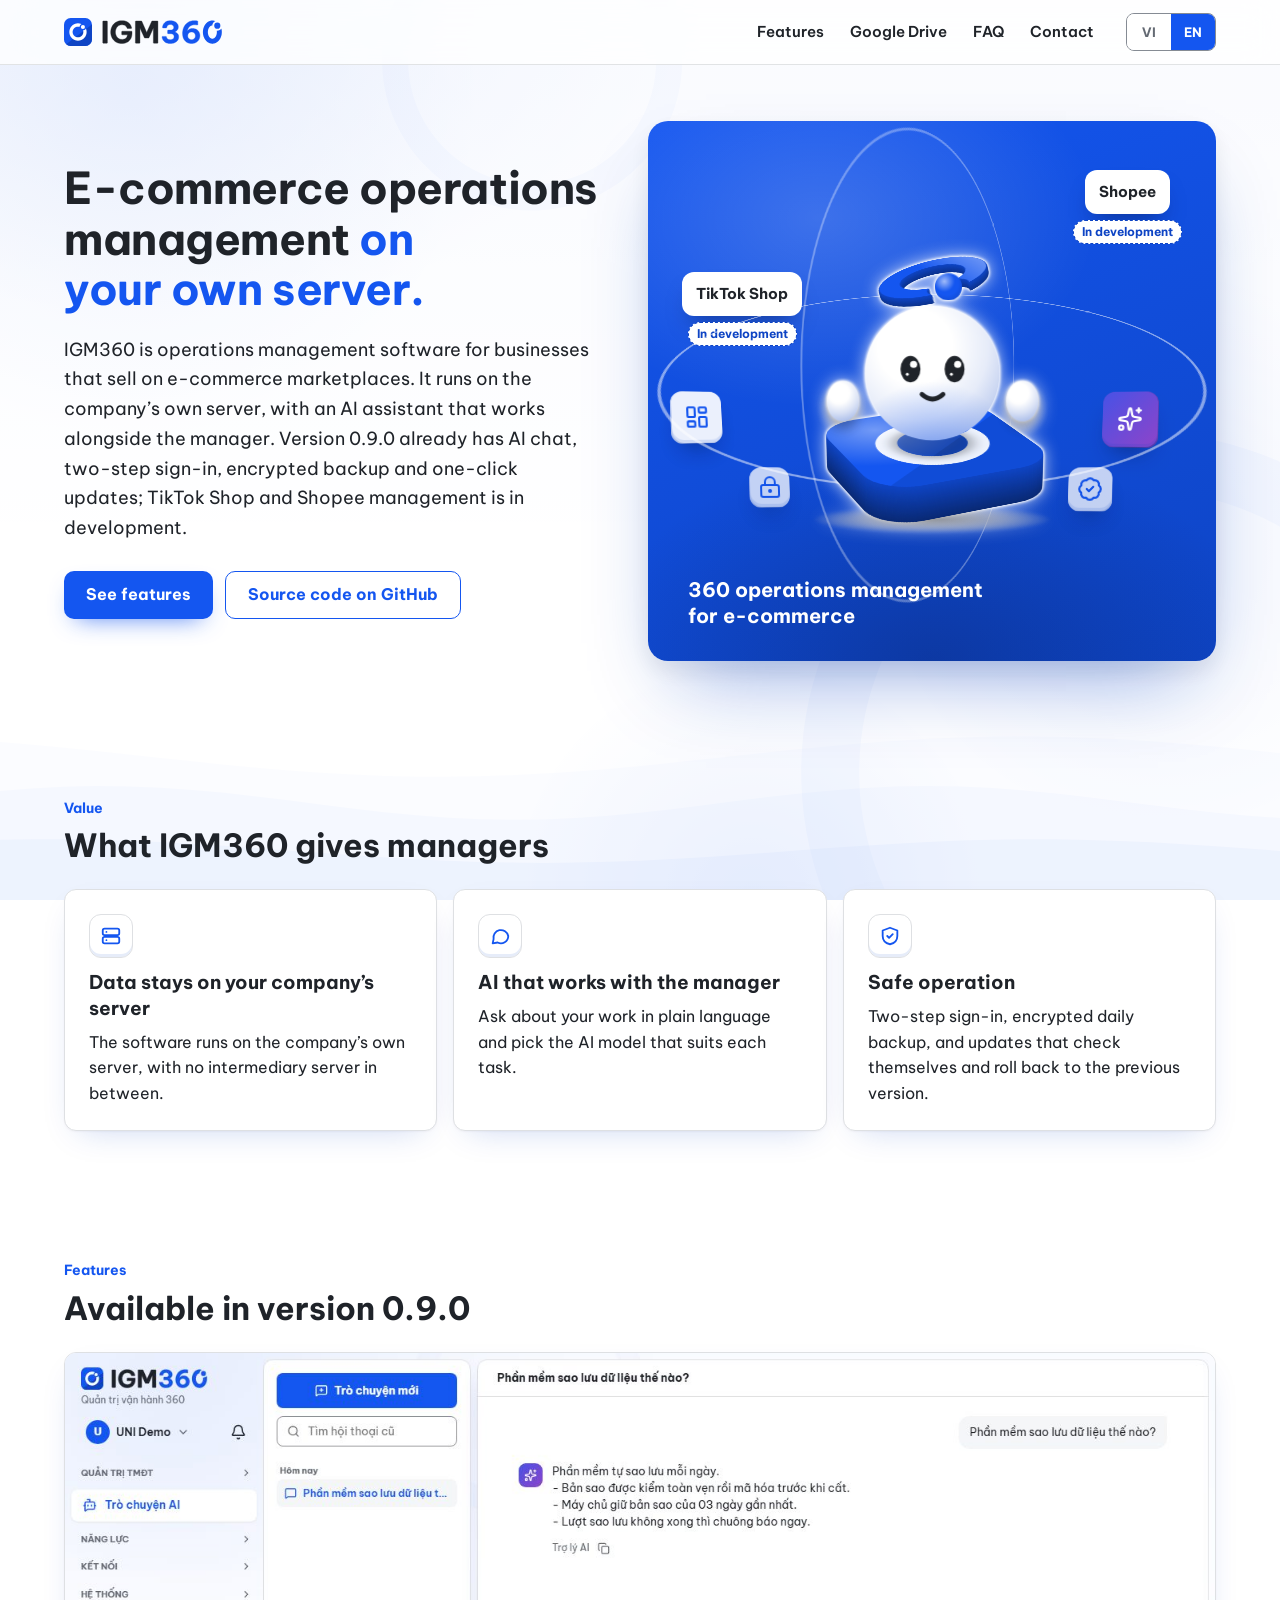
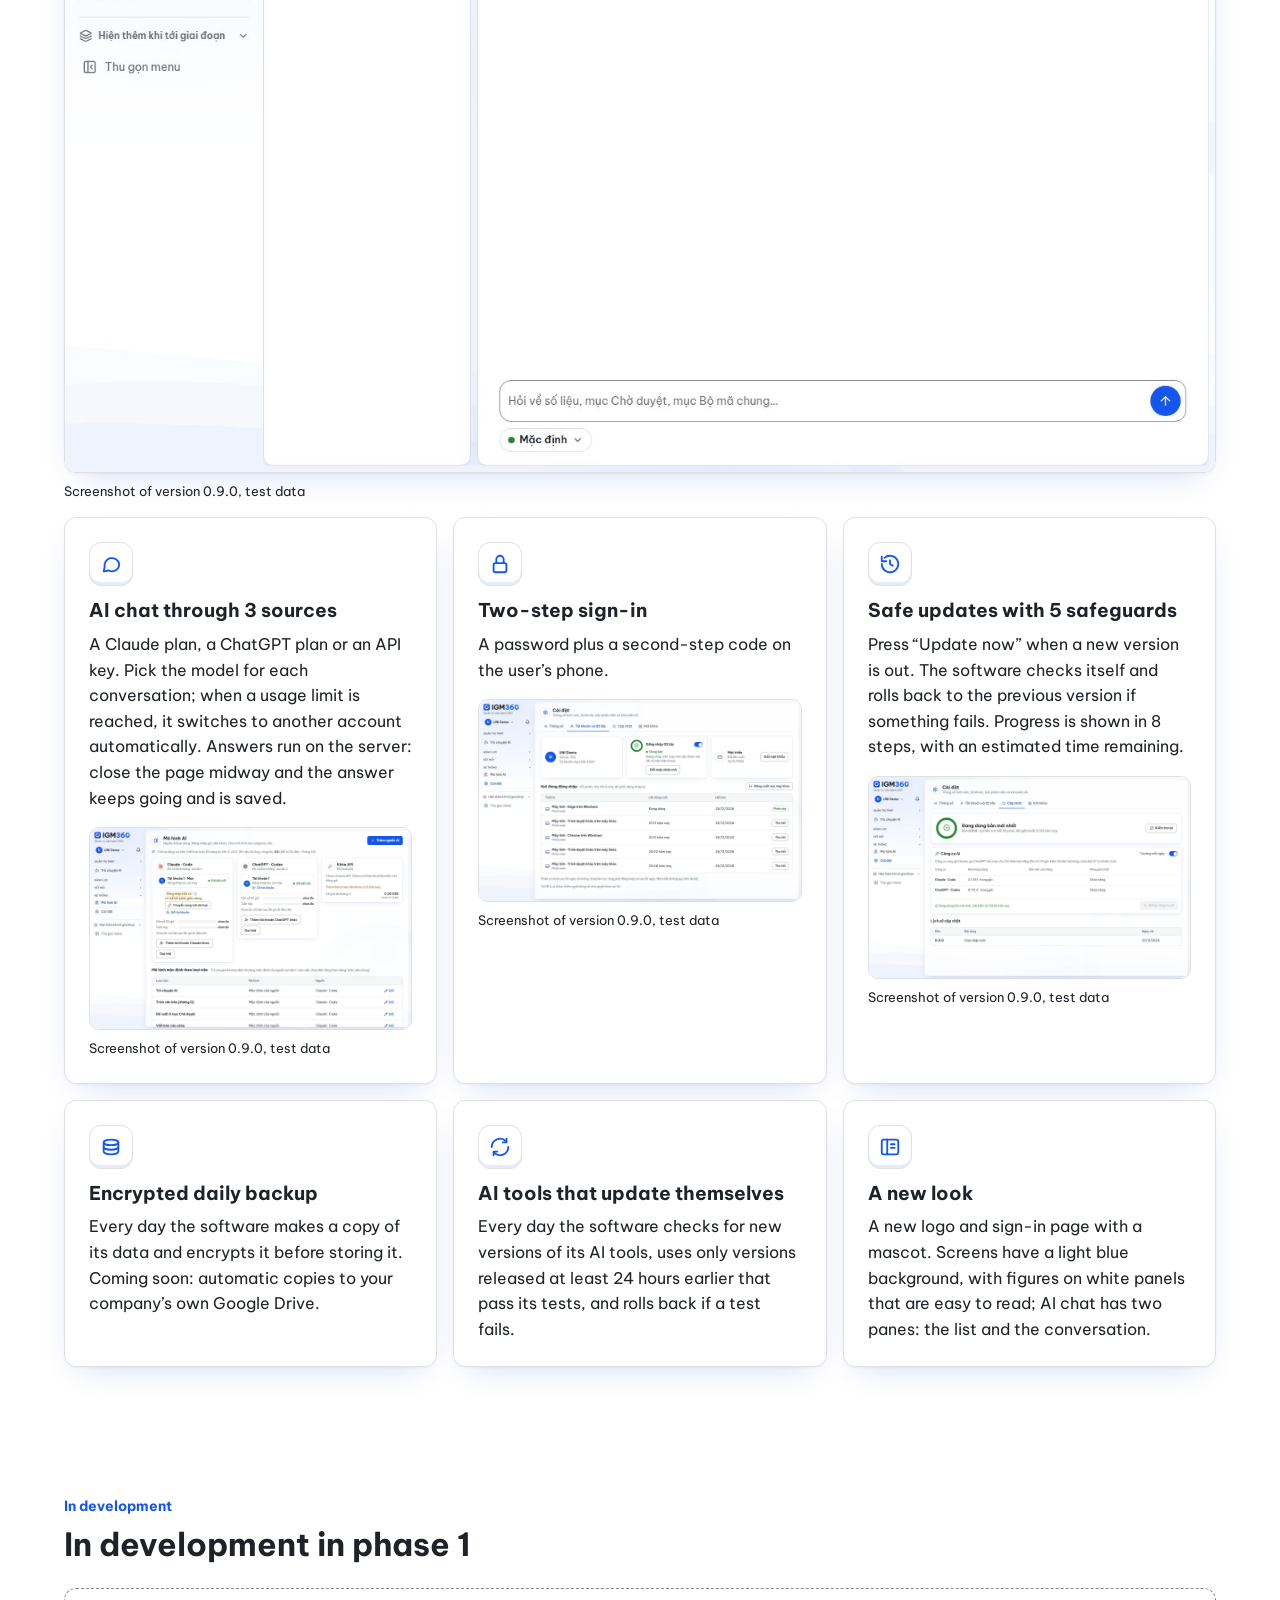
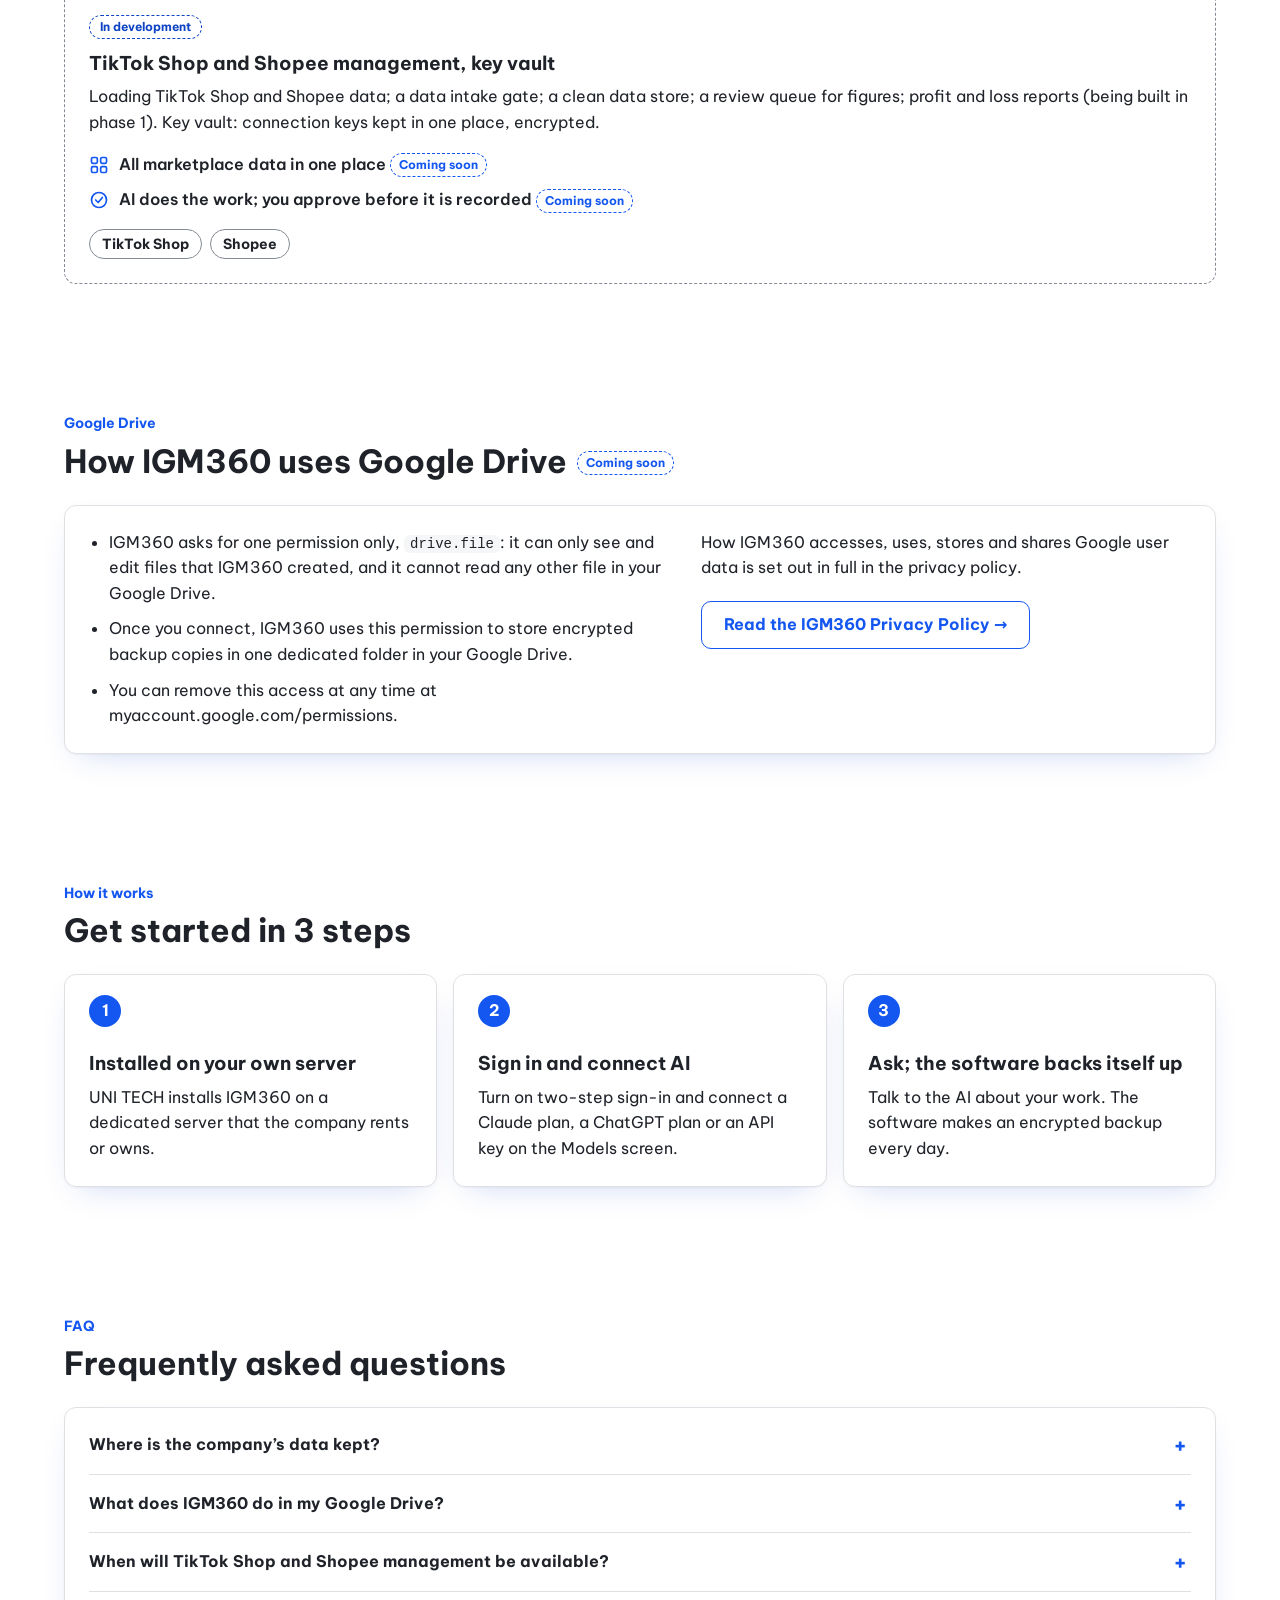
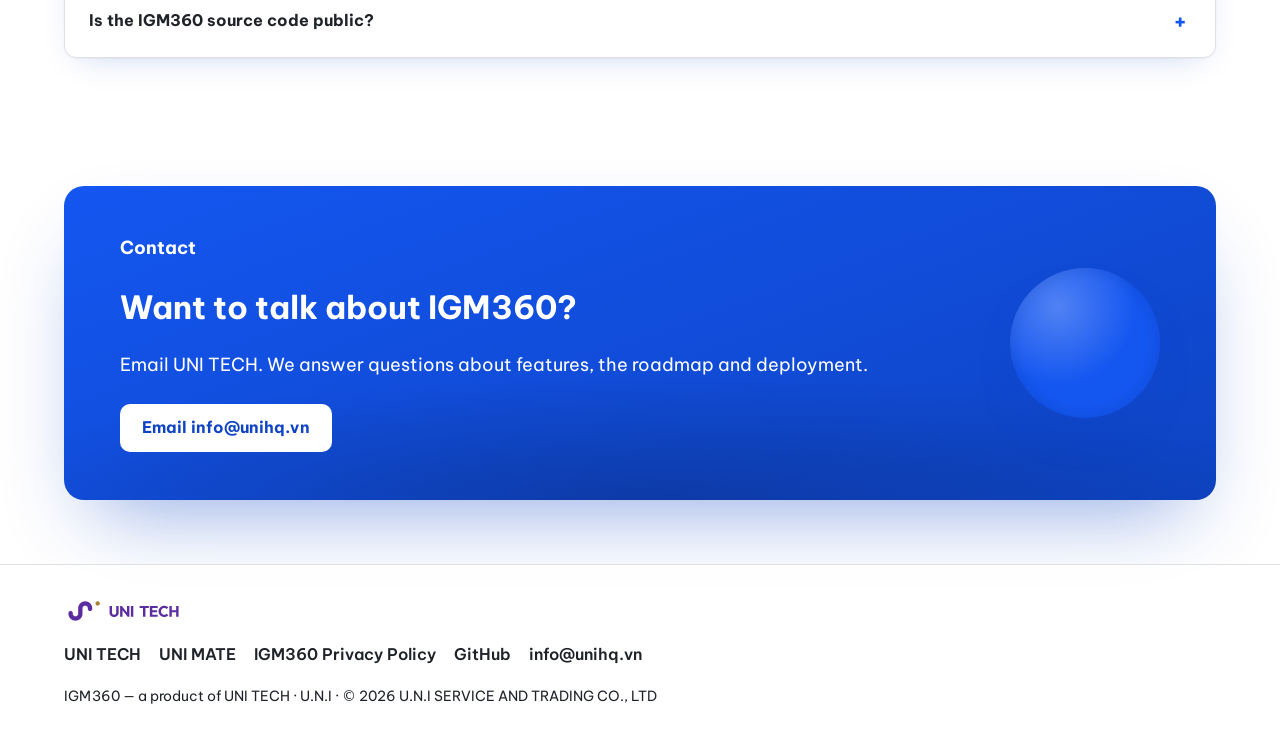
==== commit d142bb2c: "Trang IGM360: chữ tính năng bản 0.9.0 và ảnh phần mềm mới - Đổi "bản 0.7.9" thành 0.9.0; thêm 02 câu" ====
--- a/igm360/index.html
+++ b/igm360/index.html
@@ -43,8 +43,8 @@
   <div class="wrap ig-mo-luoi">
     <div class="ig-chu">
       <h1 id="ig-h1"><span lang="vi">Quản&nbsp;trị vận&nbsp;hành <span class="giu">thương&nbsp;mại&nbsp;điện&nbsp;tử</span> <span class="nhan giu">trên&nbsp;máy&nbsp;chủ&nbsp;của&nbsp;bạn.</span></span><span lang="en">E-commerce operations management <span class="nhan">on your own server.</span></span></h1>
-      <p class="lead" lang="vi">IGM360 là phần&nbsp;mềm quản&nbsp;trị vận&nbsp;hành cho doanh&nbsp;nghiệp bán hàng trên sàn thương&nbsp;mại điện&nbsp;tử. Phần&nbsp;mềm chạy trên máy&nbsp;chủ riêng của doanh&nbsp;nghiệp, có trợ&nbsp;lý AI làm&nbsp;việc cùng người quản&nbsp;trị. Bản 0.7.9 đã có trò&nbsp;chuyện AI, đăng&nbsp;nhập 02 lớp, sao&nbsp;lưu mã&nbsp;hóa; phần quản&nbsp;trị TikTok&nbsp;Shop, Shopee đang phát&nbsp;triển.</p>
-      <p class="lead" lang="en">IGM360 is operations management software for businesses that sell on e-commerce marketplaces. It runs on the company’s own server, with an AI assistant that works alongside the manager. Version 0.7.9 already has AI chat, two-step sign-in and encrypted backup; TikTok&nbsp;Shop and Shopee management is in development.</p>
+      <p class="lead" lang="vi">IGM360 là phần&nbsp;mềm quản&nbsp;trị vận&nbsp;hành cho doanh&nbsp;nghiệp bán hàng trên sàn thương&nbsp;mại điện&nbsp;tử. Phần&nbsp;mềm chạy trên máy&nbsp;chủ riêng của doanh&nbsp;nghiệp, có trợ&nbsp;lý AI làm&nbsp;việc cùng người quản&nbsp;trị. Bản 0.9.0 đã có trò&nbsp;chuyện AI, đăng&nbsp;nhập 02 lớp, sao&nbsp;lưu mã&nbsp;hóa, cập&nbsp;nhật 01 nút; phần quản&nbsp;trị TikTok&nbsp;Shop, Shopee đang phát&nbsp;triển.</p>
+      <p class="lead" lang="en">IGM360 is operations management software for businesses that sell on e-commerce marketplaces. It runs on the company’s own server, with an AI assistant that works alongside the manager. Version 0.9.0 already has AI chat, two-step sign-in, encrypted backup and one-click updates; TikTok&nbsp;Shop and Shopee management is in development.</p>
       <div class="ig-nut">
         <a class="btn-ig btn-chinh" href="#tinh-nang"><span lang="vi">Xem tính&nbsp;năng</span><span lang="en">See features</span></a>
         <a class="btn-ig btn-phu" href="https://github.com/unihq/IGM360"><span lang="vi">Mã&nbsp;nguồn trên GitHub</span><span lang="en">Source code on GitHub</span></a>
@@ -87,23 +87,32 @@
   <section class="ig-muc" id="tinh-nang">
     <div class="wrap">
       <p class="eyebrow-ig"><span lang="vi">Tính&nbsp;năng</span><span lang="en">Features</span></p>
-      <h2><span lang="vi">Đang có ở bản 0.7.9</span><span lang="en">Available in version 0.7.9</span></h2>
-      <div class="o-cho lon"><span lang="vi">Ảnh khung phần&nbsp;mềm – chờ bản 0.9.0</span><span lang="en">Software screenshot – awaiting version 0.9.0</span></div>
-      <div class="ig-luoi-2">
+      <h2><span lang="vi">Đang có ở bản 0.9.0</span><span lang="en">Available in version 0.9.0</span></h2>
+      <figure class="anh-pm lon"><a href="../assets/img/igm360/tro-chuyen-ai.jpg" title="Mở ảnh gốc / Open full-size image"><img src="../assets/img/igm360/tro-chuyen-ai.jpg" width="1440" height="900" alt="Khung phần mềm và màn Trò chuyện AI / IGM360 window and AI chat screen"></a><figcaption><span lang="vi">Ảnh chụp bản 0.9.0, dữ&nbsp;liệu thử</span><span lang="en">Screenshot of version 0.9.0, test data</span></figcaption></figure>
+      <div class="ig-luoi-3">
         <article class="ig-the">
           <span class="ig-icon" aria-hidden="true"><svg viewBox="0 0 24 24" fill="none" stroke="currentColor" stroke-width="2" stroke-linecap="round" stroke-linejoin="round"><path d="M21 12a8 8 0 0 1-11.6 7.1L4 20l1-4.6A8 8 0 1 1 21 12z"/></svg></span>
           <h3><span lang="vi">Trò&nbsp;chuyện AI qua 03 nguồn</span><span lang="en">AI chat through 3 sources</span></h3>
-          <p lang="vi">Gói Claude, gói ChatGPT hoặc khóa&nbsp;API. Chọn mô&nbsp;hình cho từng cuộc trò&nbsp;chuyện; hết hạn&nbsp;mức thì tự chuyển sang tài&nbsp;khoản khác.</p>
-          <p lang="en">A Claude plan, a ChatGPT plan or an API key. Pick the model for each conversation; when a usage limit is reached, it switches to another account automatically.</p>
-          <div class="o-cho"><span lang="vi">Ảnh màn Mô&nbsp;hình AI – chờ bản 0.9.0</span><span lang="en">AI models screen – awaiting version 0.9.0</span></div>
+          <p lang="vi">Gói Claude, gói ChatGPT hoặc khóa&nbsp;API. Chọn mô&nbsp;hình cho từng cuộc trò&nbsp;chuyện; hết hạn&nbsp;mức thì tự chuyển sang tài&nbsp;khoản khác. Câu trả&nbsp;lời chạy trên máy&nbsp;chủ: đóng trang giữa chừng, câu trả&nbsp;lời vẫn chạy tiếp và tự lưu.</p>
+          <p lang="en">A Claude plan, a ChatGPT plan or an API key. Pick the model for each conversation; when a usage limit is reached, it switches to another account automatically. Answers run on the server: close the page midway and the answer keeps going and is saved.</p>
+          <figure class="anh-pm"><a href="../assets/img/igm360/mo-hinh-ai.jpg" title="Mở ảnh gốc / Open full-size image"><img src="../assets/img/igm360/mo-hinh-ai.jpg" width="1440" height="900" loading="lazy" alt="Màn Mô hình AI / AI models screen"></a><figcaption><span lang="vi">Ảnh chụp bản 0.9.0, dữ&nbsp;liệu thử</span><span lang="en">Screenshot of version 0.9.0, test data</span></figcaption></figure>
         </article>
         <article class="ig-the">
           <span class="ig-icon" aria-hidden="true"><svg viewBox="0 0 24 24" fill="none" stroke="currentColor" stroke-width="2" stroke-linecap="round" stroke-linejoin="round"><rect x="5" y="11" width="14" height="10" rx="2"/><path d="M8 11V7a4 4 0 0 1 8 0v4"/></svg></span>
           <h3><span lang="vi">Đăng&nbsp;nhập 02 lớp</span><span lang="en">Two-step sign-in</span></h3>
           <p lang="vi">Mật&nbsp;khẩu cộng mã 02 lớp trên điện&nbsp;thoại của người dùng.</p>
           <p lang="en">A password plus a second-step code on the user’s phone.</p>
-          <div class="o-cho"><span lang="vi">Ảnh màn Tài&nbsp;khoản và 02 lớp – chờ bản 0.9.0</span><span lang="en">Account and two-step screen – awaiting version 0.9.0</span></div>
-        </article>
+          <figure class="anh-pm"><a href="../assets/img/igm360/tai-khoan-02-lop.jpg" title="Mở ảnh gốc / Open full-size image"><img src="../assets/img/igm360/tai-khoan-02-lop.jpg" width="1440" height="900" loading="lazy" alt="Màn Tài khoản và 02 lớp / Account and two-step sign-in screen"></a><figcaption><span lang="vi">Ảnh chụp bản 0.9.0, dữ&nbsp;liệu thử</span><span lang="en">Screenshot of version 0.9.0, test data</span></figcaption></figure>
+        </article>
+        <article class="ig-the">
+          <span class="ig-icon" aria-hidden="true"><svg viewBox="0 0 24 24" fill="none" stroke="currentColor" stroke-width="2" stroke-linecap="round" stroke-linejoin="round"><path d="M3 12a9 9 0 1 0 3-6.7"/><path d="M3 4v5h5"/><path d="M12 8v4l3 2"/></svg></span>
+          <h3><span lang="vi">Cập&nbsp;nhật an&nbsp;toàn 05 lớp</span><span lang="en">Safe updates with 5 safeguards</span></h3>
+          <p lang="vi">Bấm "Cập nhật ngay" khi có bản mới. Phần&nbsp;mềm tự kiểm; có lỗi thì quay về bản trước. Thấy tiến&nbsp;độ theo 08 bước, có thời&nbsp;gian còn lại ước&nbsp;tính.</p>
+          <p lang="en">Press “Update now” when a new version is out. The software checks itself and rolls back to the previous version if something fails. Progress is shown in 8 steps, with an estimated time remaining.</p>
+          <figure class="anh-pm"><a href="../assets/img/igm360/cap-nhat.jpg" title="Mở ảnh gốc / Open full-size image"><img src="../assets/img/igm360/cap-nhat.jpg" width="1440" height="900" loading="lazy" alt="Màn Cập nhật / Update screen"></a><figcaption><span lang="vi">Ảnh chụp bản 0.9.0, dữ&nbsp;liệu thử</span><span lang="en">Screenshot of version 0.9.0, test data</span></figcaption></figure>
+        </article>
+      </div>
+      <div class="ig-luoi-3 ig-luoi-sau">
         <article class="ig-the">
           <span class="ig-icon" aria-hidden="true"><svg viewBox="0 0 24 24" fill="none" stroke="currentColor" stroke-width="2" stroke-linecap="round" stroke-linejoin="round"><path d="M4 7c0-1.7 3.6-3 8-3s8 1.3 8 3-3.6 3-8 3-8-1.3-8-3z"/><path d="M4 7v10c0 1.7 3.6 3 8 3s8-1.3 8-3V7"/><path d="M4 12c0 1.7 3.6 3 8 3s8-1.3 8-3"/></svg></span>
           <h3><span lang="vi">Sao&nbsp;lưu mã&nbsp;hóa hằng&nbsp;ngày</span><span lang="en">Encrypted daily backup</span></h3>
@@ -111,11 +120,16 @@
           <p lang="en">Every day the software makes a copy of its data and encrypts it before storing it. Coming soon: automatic copies to your company’s own Google&nbsp;Drive.</p>
         </article>
         <article class="ig-the">
-          <span class="ig-icon" aria-hidden="true"><svg viewBox="0 0 24 24" fill="none" stroke="currentColor" stroke-width="2" stroke-linecap="round" stroke-linejoin="round"><path d="M3 12a9 9 0 1 0 3-6.7"/><path d="M3 4v5h5"/><path d="M12 8v4l3 2"/></svg></span>
-          <h3><span lang="vi">Cập&nbsp;nhật an&nbsp;toàn 05 lớp</span><span lang="en">Safe updates with 5 safeguards</span></h3>
-          <p lang="vi">Bấm "Cập nhật ngay" khi có bản mới. Phần&nbsp;mềm tự kiểm; có lỗi thì quay về bản trước.</p>
-          <p lang="en">Press “Update now” when a new version is out. The software checks itself and rolls back to the previous version if something fails.</p>
-          <div class="o-cho"><span lang="vi">Ảnh màn Cập&nbsp;nhật – chờ bản 0.9.0</span><span lang="en">Update screen – awaiting version 0.9.0</span></div>
+          <span class="ig-icon" aria-hidden="true"><svg viewBox="0 0 24 24" fill="none" stroke="currentColor" stroke-width="2" stroke-linecap="round" stroke-linejoin="round"><path d="M21 12a9 9 0 0 1-15.5 6.2"/><path d="M3 12a9 9 0 0 1 15.5-6.2"/><path d="M19 3v4h-4"/><path d="M5 21v-4h4"/></svg></span>
+          <h3><span lang="vi">Công&nbsp;cụ AI tự nâng</span><span lang="en">AI tools that update themselves</span></h3>
+          <p lang="vi">Mỗi ngày phần&nbsp;mềm tự kiểm bản mới của công&nbsp;cụ AI, chỉ dùng bản đã ra đủ 24 giờ và kiểm&nbsp;thử đạt; chưa đạt thì tự về bản trước.</p>
+          <p lang="en">Every day the software checks for new versions of its AI tools, uses only versions released at least 24 hours earlier that pass its tests, and rolls back if a test fails.</p>
+        </article>
+        <article class="ig-the">
+          <span class="ig-icon" aria-hidden="true"><svg viewBox="0 0 24 24" fill="none" stroke="currentColor" stroke-width="2" stroke-linecap="round" stroke-linejoin="round"><rect x="3" y="4" width="18" height="16" rx="2"/><path d="M9 4v16"/><path d="M13 9h4M13 13h4"/></svg></span>
+          <h3><span lang="vi">Giao&nbsp;diện mới</span><span lang="en">A new look</span></h3>
+          <p lang="vi">Logo và trang đăng&nbsp;nhập mới có linh&nbsp;vật. Các màn có phông nền xanh nhạt, số&nbsp;liệu nằm trên khối trắng dễ đọc; Trò&nbsp;chuyện AI chia 02 khung: danh&nbsp;sách và hội&nbsp;thoại.</p>
+          <p lang="en">A new logo and sign-in page with a mascot. Screens have a light blue background, with figures on white panels that are easy to read; AI chat has two panes: the list and the conversation.</p>
         </article>
       </div>
     </div>
--- a/assets/css/igm360.css
+++ b/assets/css/igm360.css
@@ -72,9 +72,13 @@
 .ig-icon { width: 44px; height: 44px; border-radius: 12px; display: inline-flex; align-items: center; justify-content: center; color: var(--xanh); background: #FFFFFF; border: 1px solid var(--ke); box-shadow: inset 0 -3px 0 rgba(14,68,196,.10); }
 .ig-icon svg { width: 22px; height: 22px; }
 
-.o-cho { margin-top: 16px; aspect-ratio: 16 / 10; border: 2px dashed var(--vien); border-radius: 10px; display: flex; align-items: center; justify-content: center; text-align: center; padding: 12px; color: var(--chu); font-size: 14px; font-weight: 600; background: #FFFFFF; }
-.o-cho.lon { aspect-ratio: 2 / 1; margin: 0 0 16px; font-size: 16px; }
 
+.anh-pm { margin: 16px 0 0; }
+.anh-pm img { display: block; width: 100%; height: auto; border: 1px solid var(--ke); border-radius: 10px; }
+.anh-pm figcaption { margin-top: 8px; font-size: 13px; color: var(--chu); }
+.anh-pm.lon { margin: 0 0 16px; }
+.anh-pm.lon img { border-radius: 12px; box-shadow: 0 1px 2px rgba(31,35,41,.04), 0 12px 32px -16px rgba(14,68,196,.25); }
+.ig-luoi-sau { margin-top: 16px; }
 .ig-the.dut { border: 1px dashed var(--vien); box-shadow: none; }
 .tag-pt { display: inline-flex; font-size: 12px; font-weight: 700; color: var(--xanh-dam); border: 1px dashed var(--xanh-dam); border-radius: 999px; padding: 5px 10px; line-height: 1; }
 .ig-li { list-style: none; margin: 16px 0 0; padding: 0; display: flex; flex-direction: column; gap: 10px; }
